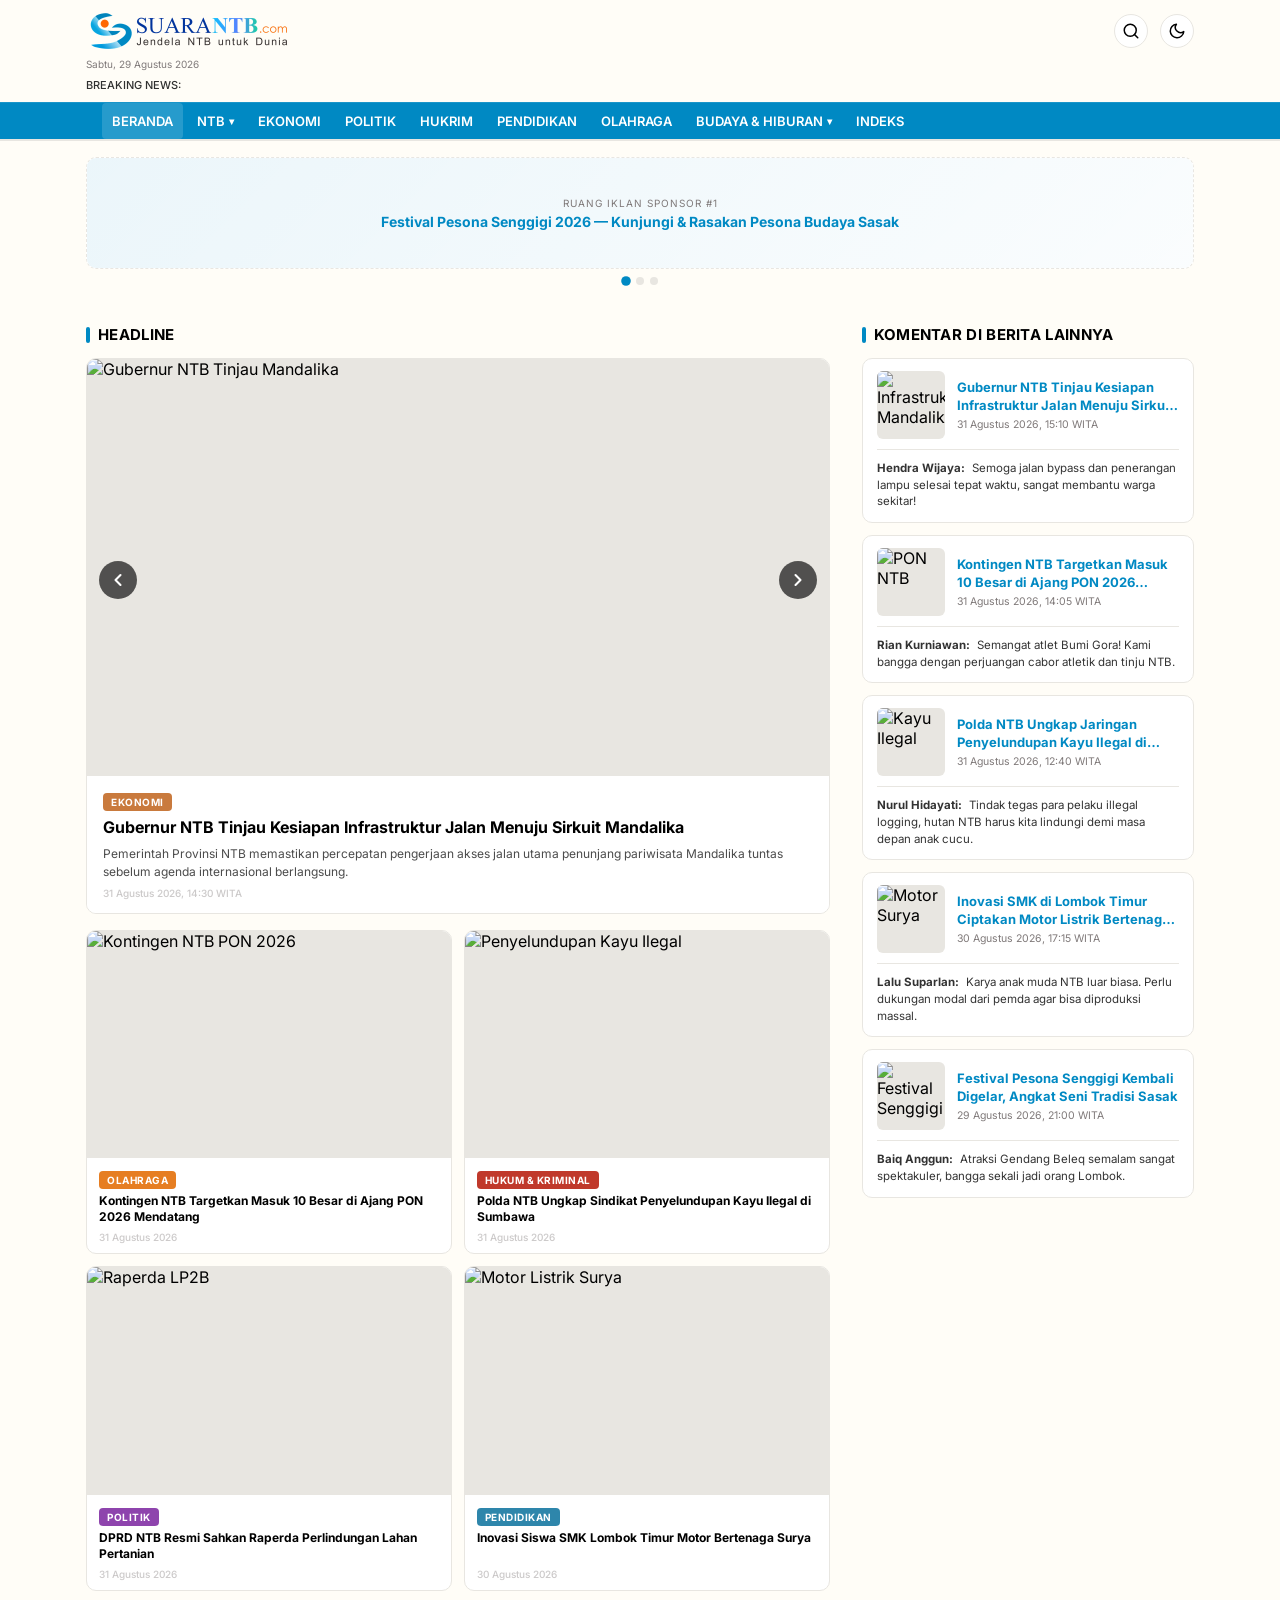
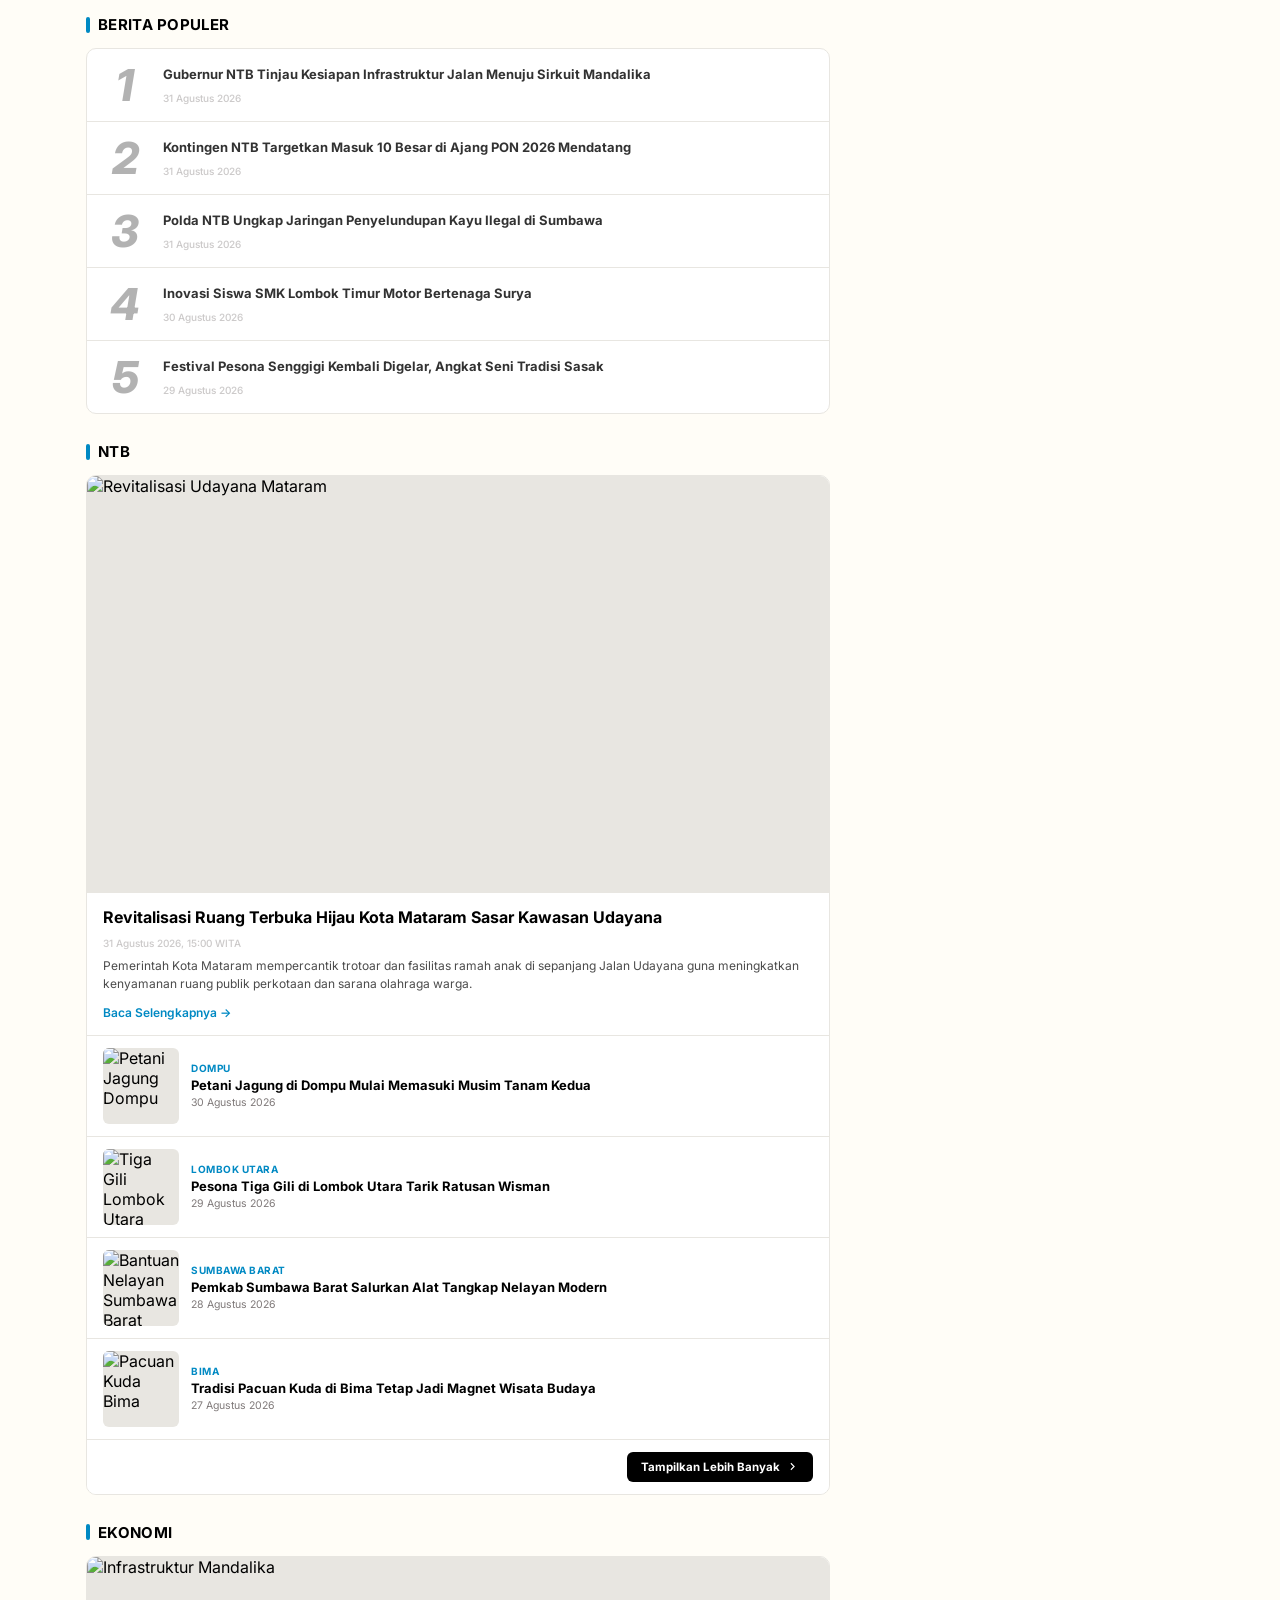
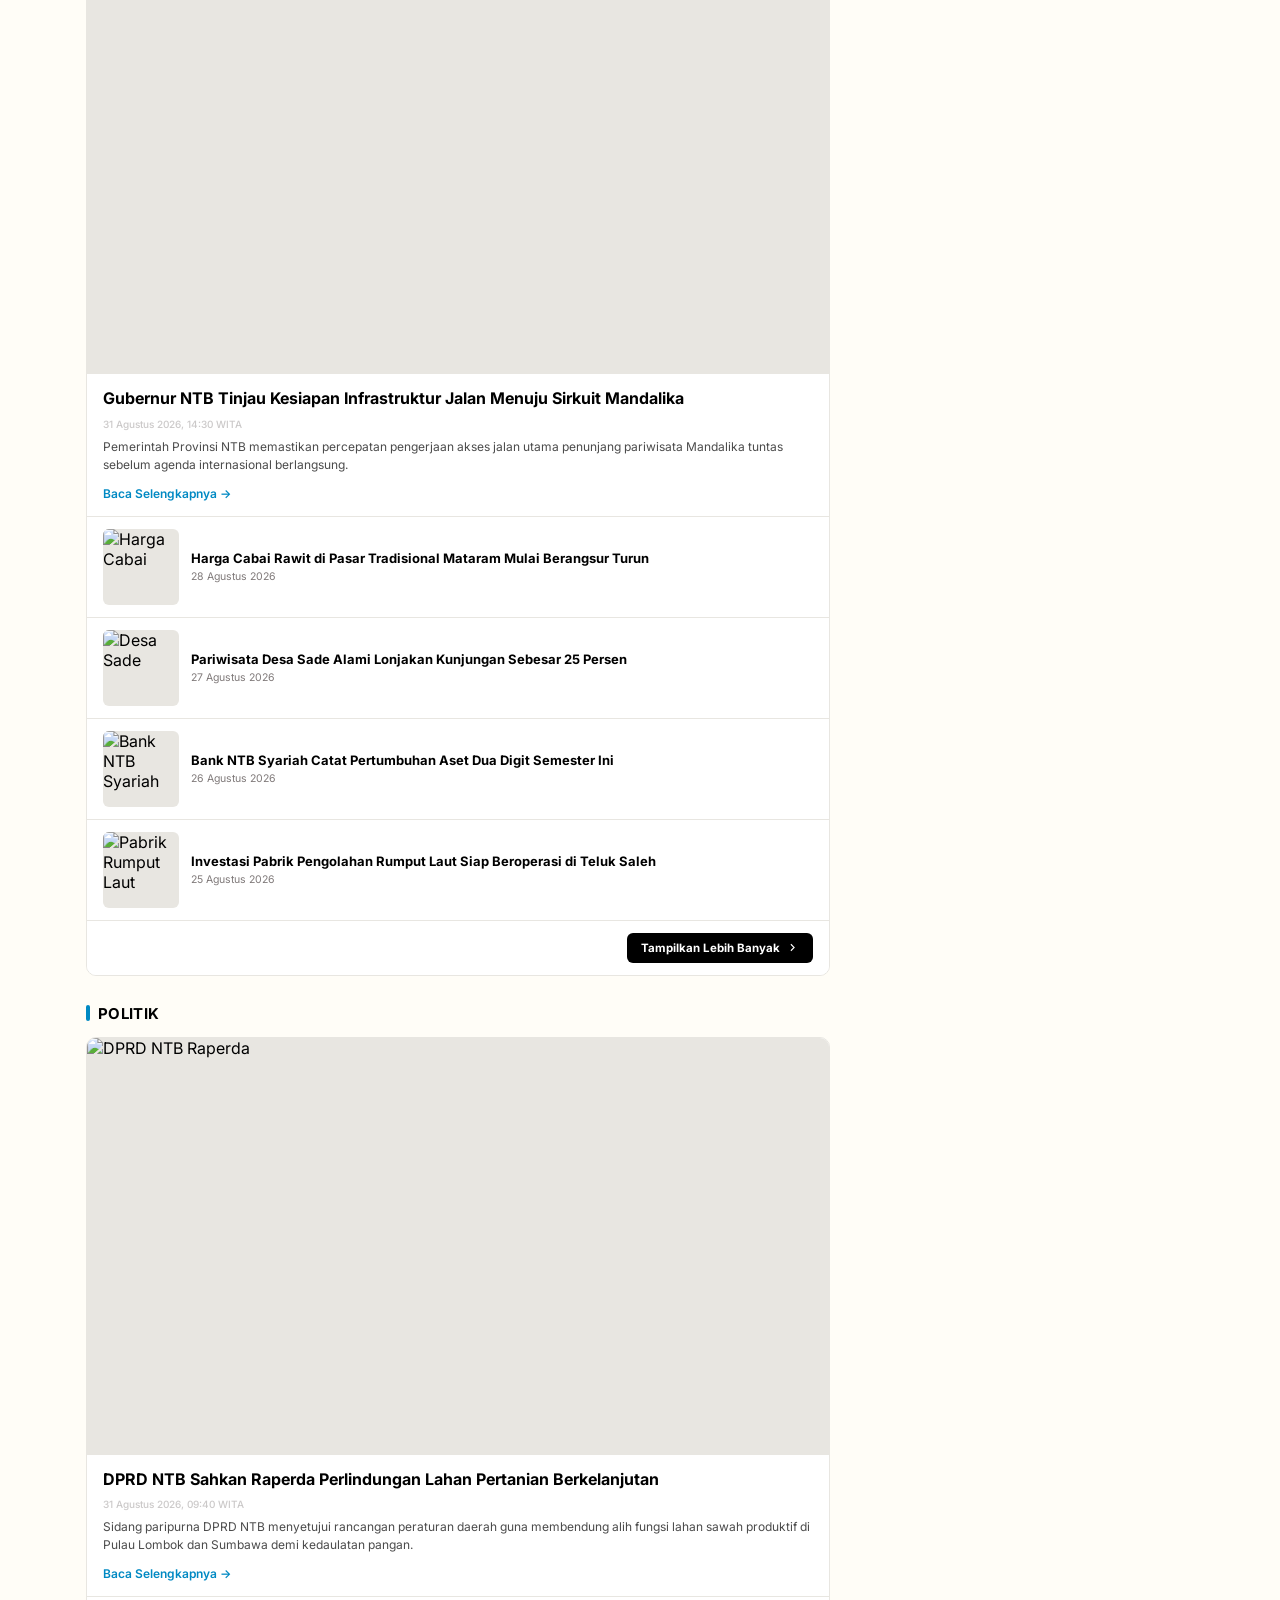
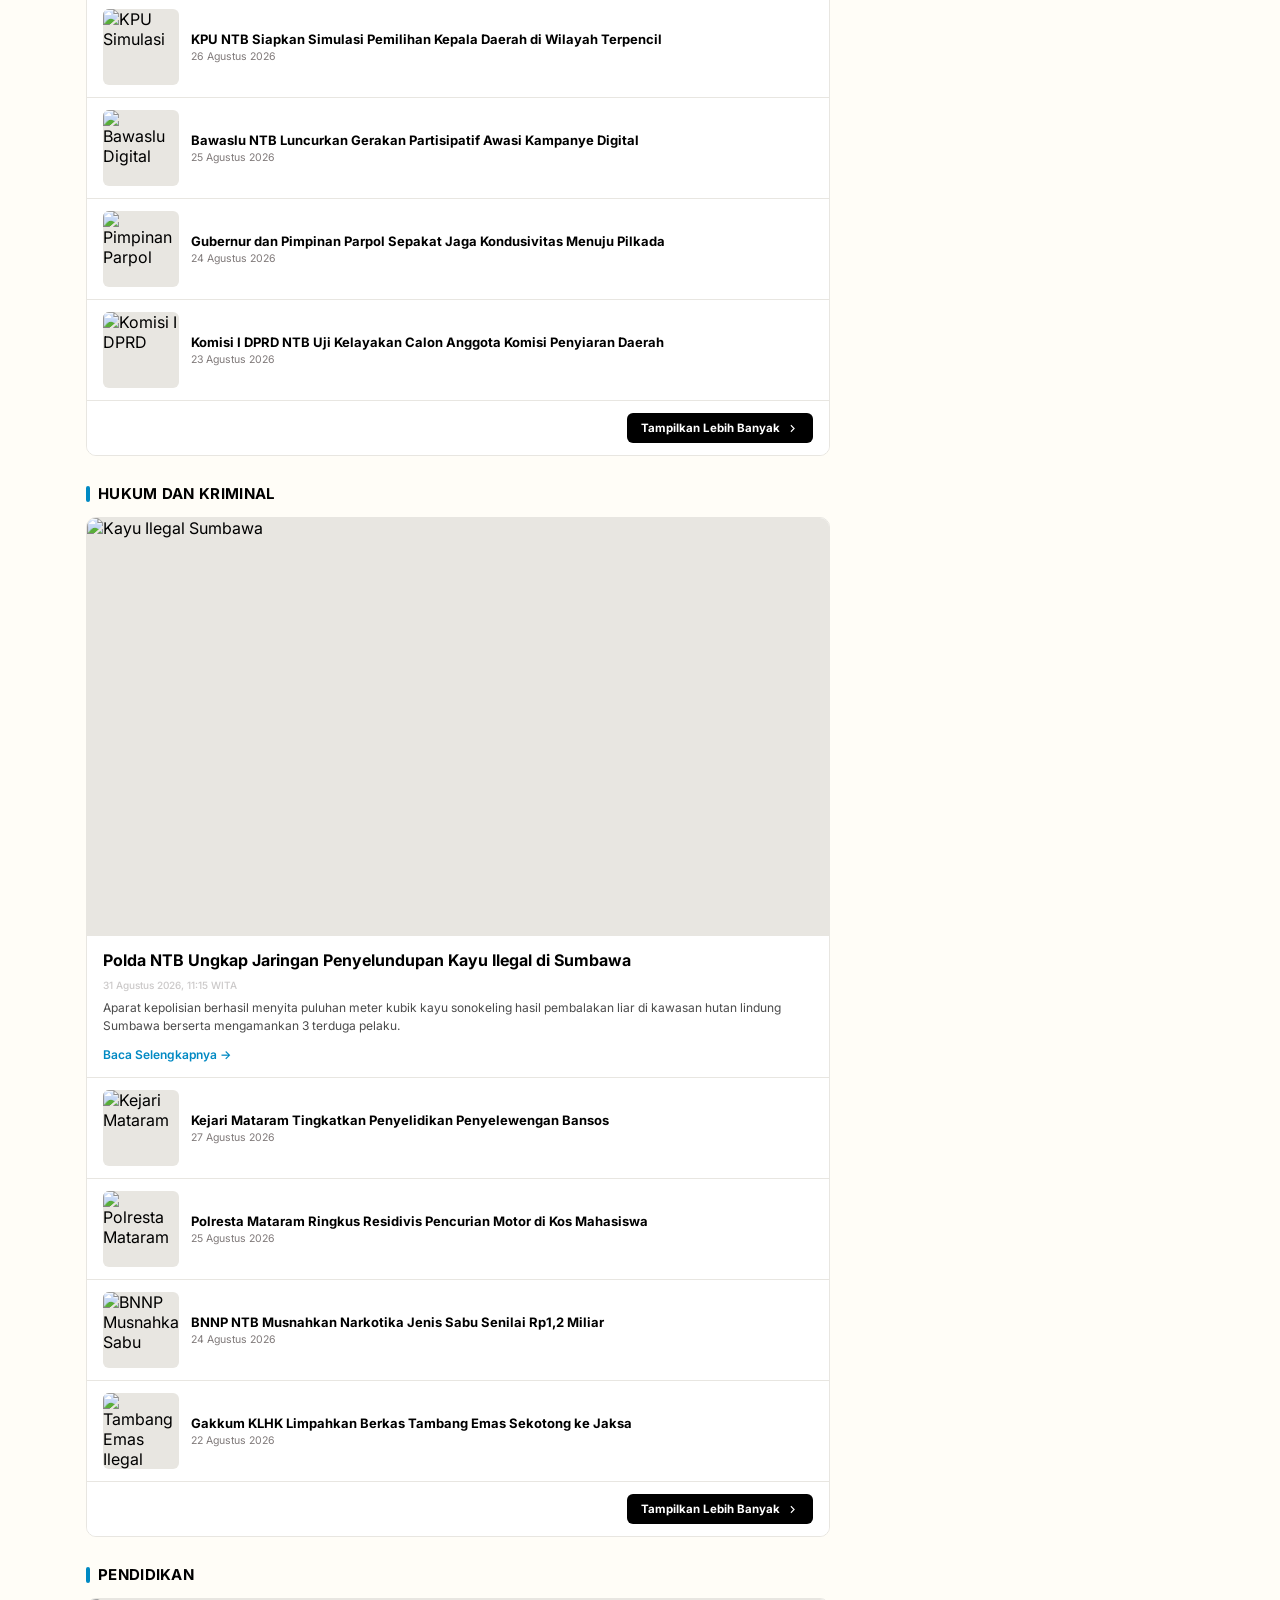
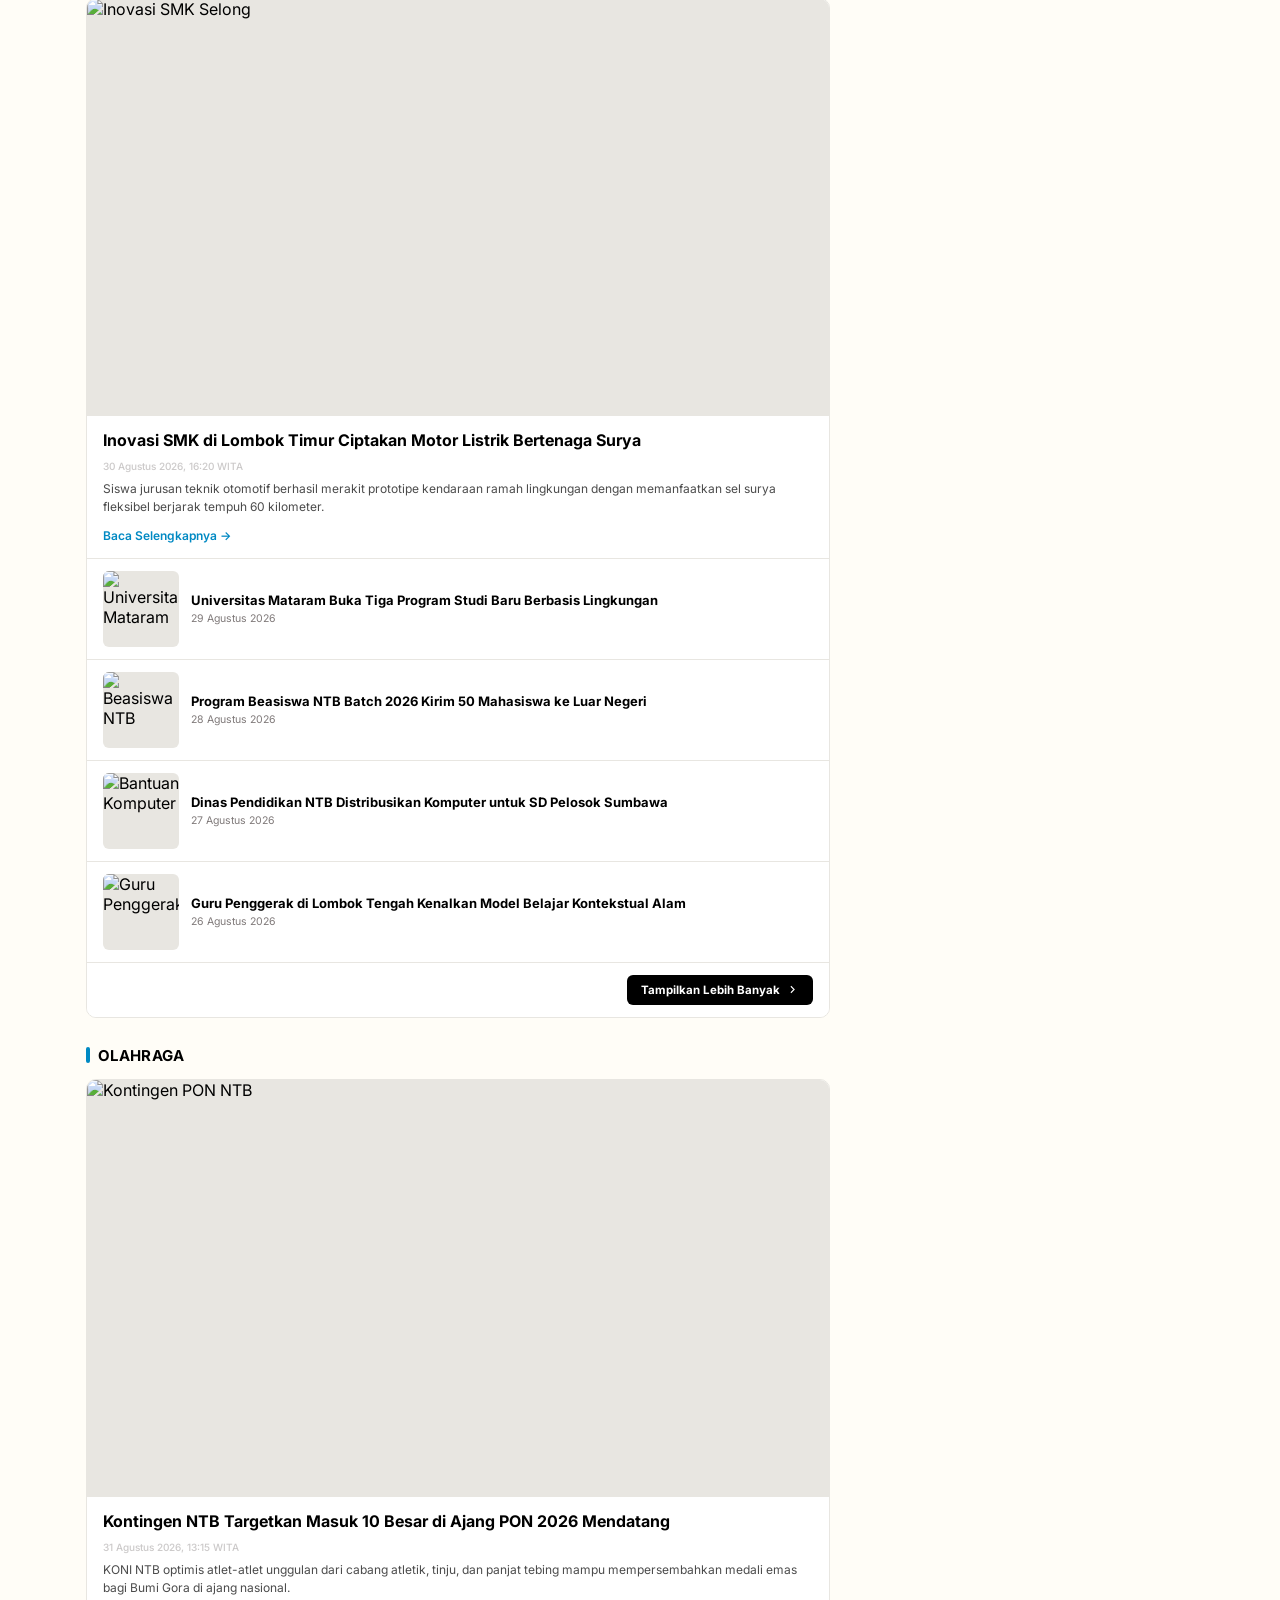
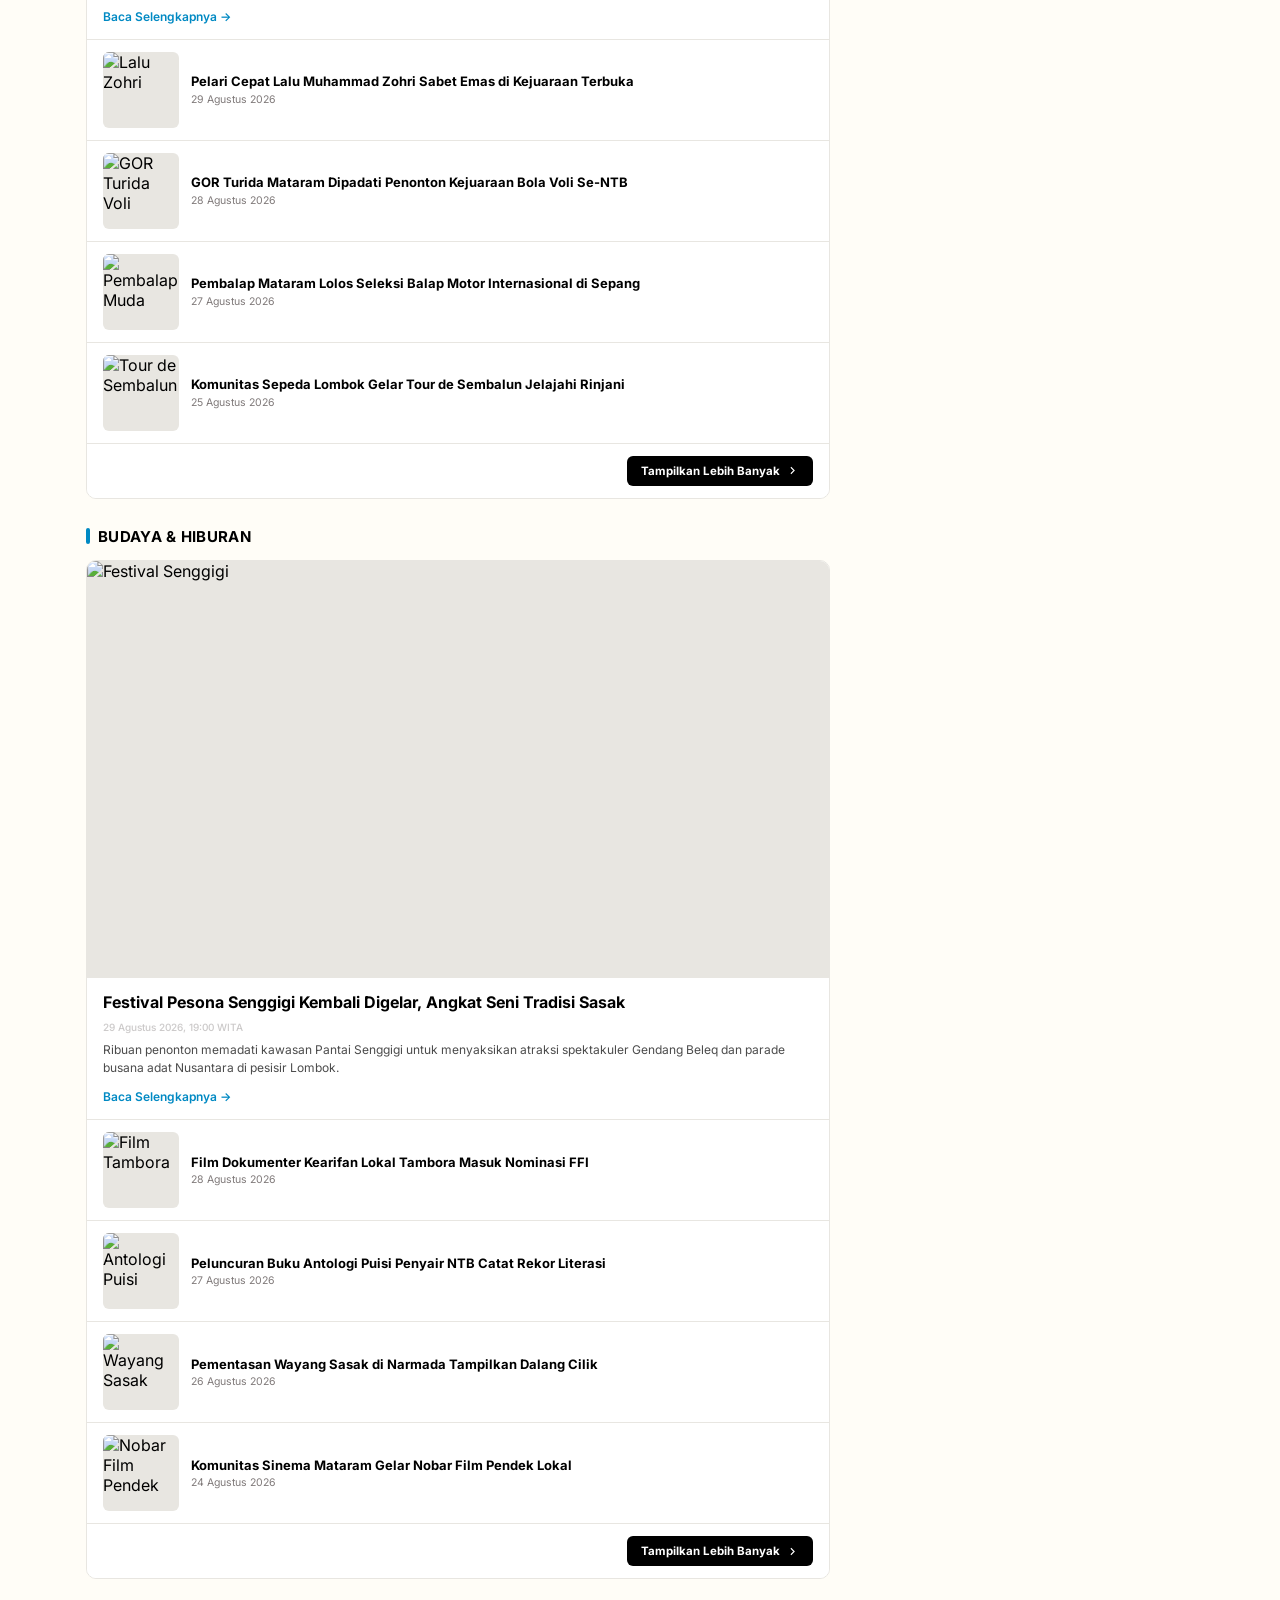
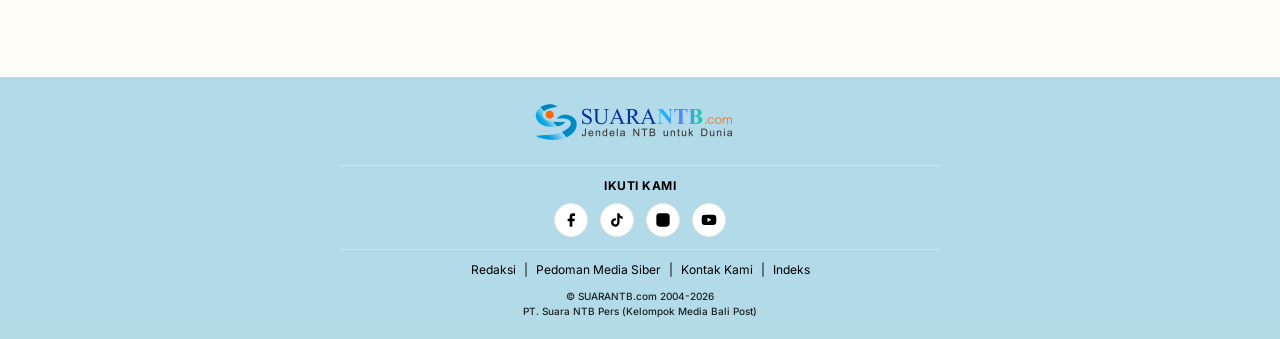
==== index.html @ 82c81da6 "first commit" ====
<!DOCTYPE html>
<html lang="id">
<head>
  <meta charset="UTF-8">
  <meta name="viewport" content="width=device-width, initial-scale=1.0">
  <title>SuaraNTB — Portal Berita Terkini Nusa Tenggara Barat</title>
  <link rel="stylesheet" href="css/styles.css">
</head>
<body>

  <!-- ==================== HEADER (STICKY) ==================== -->
  <header class="site-header">
    <div class="header-top">
      <div class="container">
        <div class="header-main-row">
          <a href="index.html" class="site-logo" aria-label="SuaraNTB Beranda">
            <img src="images/logo_suarantb.png" alt="SuaraNTB Logo" width="219" height="42">
          </a>
          <div class="header-actions">
            <!-- Search Trigger -->
            <button class="btn-icon js-open-search" aria-label="Buka Pencarian">
              <svg viewBox="0 0 24 24" fill="none" stroke="currentColor" stroke-width="2" stroke-linecap="round" stroke-linejoin="round">
                <circle cx="11" cy="11" r="8"></circle>
                <line x1="21" y1="21" x2="16.65" y2="16.65"></line>
              </svg>
            </button>
            <!-- Theme Toggle -->
            <button class="btn-icon js-theme-toggle" aria-label="Ganti Tema">
              <svg viewBox="0 0 24 24" fill="none" stroke="currentColor" stroke-width="2" stroke-linecap="round" stroke-linejoin="round">
                <path d="M21 12.79A9 9 0 1 1 11.21 3 7 7 0 0 0 21 12.79z"></path>
              </svg>
            </button>
          </div>
        </div>

        <!-- Date Row -->
        <div class="header-date">Sabtu, 29 Agustus 2026</div>

        <!-- Breaking News Ticker (Menampilkan Berita Headline) -->
        <div class="breaking-news-bar">
          <span class="breaking-label">BREAKING NEWS:</span>
          <div class="breaking-ticker-wrap">
            <div class="breaking-ticker-content">
              Gubernur NTB Tinjau Kesiapan Infrastruktur Jalan Menuju Sirkuit Mandalika • Kontingen NTB Targetkan Masuk 10 Besar di Ajang PON 2026 Mendatang • Polda NTB Ungkap Sindikat Penyelundupan Kayu Ilegal Lintas Pulau di Sumbawa • DPRD NTB Resmi Sahkan Raperda Perlindungan Lahan Pertanian Berkelanjutan • Inovasi Siswa SMK Lombok Timur Ciptakan Prototipe Motor Bertenaga Surya
            </div>
          </div>
        </div>
      </div>
    </div>

    <!-- Nav Bar: Beranda, NTB (dropdown), Ekonomi, Politik, Hukrim, Pendidikan, Olahraga, Budaya & Hiburan (dropdown), Indeks -->
    <nav class="header-nav-bar" aria-label="Navigasi Utama">
      <div class="container">
        <ul class="nav-scroll-list">
          <li class="nav-item">
            <a href="index.html" class="nav-link active">BERANDA</a>
          </li>
          <li class="nav-item has-dropdown">
            <a href="#" class="nav-link">
              NTB <span class="nav-caret">▾</span>
            </a>
            <div class="nav-dropdown-menu">
              <a href="kategori.html?region=mataram" class="dropdown-pill">Mataram</a>
              <a href="kategori.html?region=lombok-barat" class="dropdown-pill">Lombok Barat</a>
              <a href="kategori.html?region=lombok-tengah" class="dropdown-pill">Lombok Tengah</a>
              <a href="kategori.html?region=lombok-timur" class="dropdown-pill">Lombok Timur</a>
              <a href="kategori.html?region=lombok-utara" class="dropdown-pill">Lombok Utara</a>
              <a href="kategori.html?region=sumbawa-barat" class="dropdown-pill">Sumbawa Barat</a>
              <a href="kategori.html?region=sumbawa" class="dropdown-pill">Sumbawa</a>
              <a href="kategori.html?region=dompu" class="dropdown-pill">Dompu</a>
              <a href="kategori.html?region=bima" class="dropdown-pill">Bima</a>
            </div>
          </li>
          <li class="nav-item">
            <a href="kategori.html?slug=ekonomi" class="nav-link">EKONOMI</a>
          </li>
          <li class="nav-item">
            <a href="kategori.html?slug=politik" class="nav-link">POLITIK</a>
          </li>
          <li class="nav-item">
            <a href="kategori.html?slug=hukrim" class="nav-link">HUKRIM</a>
          </li>
          <li class="nav-item">
            <a href="kategori.html?slug=pendidikan" class="nav-link">PENDIDIKAN</a>
          </li>
          <li class="nav-item">
            <a href="kategori.html?slug=olahraga" class="nav-link">OLAHRAGA</a>
          </li>
          <li class="nav-item has-dropdown">
            <a href="#" class="nav-link">
              BUDAYA & HIBURAN <span class="nav-caret">▾</span>
            </a>
            <div class="nav-dropdown-menu">
              <a href="kategori.html?slug=film" class="dropdown-pill">Film</a>
              <a href="kategori.html?slug=buku" class="dropdown-pill">Buku</a>
            </div>
          </li>
          <li class="nav-item">
            <a href="index-berita.html" class="nav-link">INDEKS</a>
          </li>
        </ul>
      </div>
    </nav>
  </header>

  <!-- ==================== MAIN CONTENT ==================== -->
  <main class="main-layout">
    <div class="container">
      
      <!-- Ad Banner Carousel -->
      <section class="ad-carousel-section js-ad-carousel" aria-label="Iklan Banner">
        <div class="ad-banner-frame">
          <div class="ad-banner-slides">
            <div class="ad-banner-slide">
              <div class="ad-placeholder">
                <span>RUANG IKLAN SPONSOR #1</span>
                <strong>Festival Pesona Senggigi 2026 — Kunjungi & Rasakan Pesona Budaya Sasak</strong>
              </div>
            </div>
            <div class="ad-banner-slide">
              <div class="ad-placeholder">
                <span>RUANG IKLAN SPONSOR #2</span>
                <strong>Bank NTB Syariah — Mitra Terpercaya Kemandirian Ekonomi Umat</strong>
              </div>
            </div>
            <div class="ad-banner-slide">
              <div class="ad-placeholder">
                <span>RUANG IKLAN SPONSOR #3</span>
                <strong>Layanan Samsat Keliling Mataram — Mudah, Cepat, dan Dekat</strong>
              </div>
            </div>
          </div>
        </div>
        <div class="ad-carousel-dots">
          <button class="ad-dot active" aria-label="Slide 1"></button>
          <button class="ad-dot" aria-label="Slide 2"></button>
          <button class="ad-dot" aria-label="Slide 3"></button>
        </div>
      </section>

      <!-- 2-Column Responsive Layout (Mobile: Stacked, Desktop: 70/30) -->
      <div class="layout-grid">
        
        <!-- Main Column (Left / ~70%) -->
        <div class="main-column">
          
          <!-- ==================== 1. SECTION HEADLINE ==================== -->
          <section class="home-section">
            <div class="section-header">
              <h2 class="section-title">Headline</h2>
            </div>

            <!-- Kotak Utama Swipe Kiri-Kanan dengan Tombol Navigasi di Tengah Kiri & Kanan -->
            <div class="headline-slider-container js-headline-slider">
              <button type="button" class="headline-slider-btn prev" aria-label="Headline Sebelumnya">
                <svg viewBox="0 0 24 24" fill="none" stroke="currentColor" stroke-width="2.5" stroke-linecap="round" stroke-linejoin="round">
                  <polyline points="15 18 9 12 15 6"></polyline>
                </svg>
              </button>
              <button type="button" class="headline-slider-btn next" aria-label="Headline Berikutnya">
                <svg viewBox="0 0 24 24" fill="none" stroke="currentColor" stroke-width="2.5" stroke-linecap="round" stroke-linejoin="round">
                  <polyline points="9 18 15 12 9 6"></polyline>
                </svg>
              </button>

              <div class="headline-track">
                <!-- Slide 1 -->
                <div class="headline-slide">
                  <div class="headline-slide-inner">
                    <div class="headline-img-wrap">
                      <img src="https://images.unsplash.com/photo-1578874691223-a49262e0c94f?w=900&auto=format&fit=crop&q=80" alt="Gubernur NTB Tinjau Mandalika" loading="lazy">
                    </div>
                    <div class="headline-overlay-info">
                      <div><span class="badge badge-ekonomi">Ekonomi</span></div>
                      <h3 class="featured-title">
                        <a href="isi-berita.html?id=101">Gubernur NTB Tinjau Kesiapan Infrastruktur Jalan Menuju Sirkuit Mandalika</a>
                      </h3>
                      <p class="featured-excerpt">
                        Pemerintah Provinsi NTB memastikan percepatan pengerjaan akses jalan utama penunjang pariwisata Mandalika tuntas sebelum agenda internasional berlangsung.
                      </p>
                      <div class="card-meta">
                        <span>31 Agustus 2026, 14:30 WITA</span>
                      </div>
                    </div>
                  </div>
                </div>

                <!-- Slide 2 -->
                <div class="headline-slide">
                  <div class="headline-slide-inner">
                    <div class="headline-img-wrap">
                      <img src="https://images.unsplash.com/photo-1461896836934-ffe607ba8211?w=900&auto=format&fit=crop&q=80" alt="PON 2026 Kontingen NTB" loading="lazy">
                    </div>
                    <div class="headline-overlay-info">
                      <div><span class="badge badge-olahraga">Olahraga</span></div>
                      <h3 class="featured-title">
                        <a href="isi-berita.html?id=102">Kontingen NTB Targetkan Masuk 10 Besar di Ajang PON 2026 Mendatang</a>
                      </h3>
                      <p class="featured-excerpt">
                        KONI NTB optimis atlet-atlet unggulan dari cabang atletik, tinju, dan panjat tebing mampu mempersembahkan medali emas bagi Bumi Gora.
                      </p>
                      <div class="card-meta">
                        <span>31 Agustus 2026, 13:15 WITA</span>
                      </div>
                    </div>
                  </div>
                </div>

                <!-- Slide 3 -->
                <div class="headline-slide">
                  <div class="headline-slide-inner">
                    <div class="headline-img-wrap">
                      <img src="https://images.unsplash.com/photo-1544620347-c4fd4a3d5957?w=900&auto=format&fit=crop&q=80" alt="Penyelundupan Kayu Ilegal" loading="lazy">
                    </div>
                    <div class="headline-overlay-info">
                      <div><span class="badge badge-hukrim">Hukum dan Kriminal</span></div>
                      <h3 class="featured-title">
                        <a href="isi-berita.html?id=103">Polda NTB Ungkap Sindikat Penyelundupan Kayu Ilegal Lintas Pulau di Sumbawa</a>
                      </h3>
                      <p class="featured-excerpt">
                        Aparat kepolisian berhasil menyita puluhan meter kubik kayu sonokeling hasil pembalakan liar di kawasan hutan lindung Sumbawa.
                      </p>
                      <div class="card-meta">
                        <span>31 Agustus 2026, 11:15 WITA</span>
                      </div>
                    </div>
                  </div>
                </div>

                <!-- Slide 4 -->
                <div class="headline-slide">
                  <div class="headline-slide-inner">
                    <div class="headline-img-wrap">
                      <img src="https://images.unsplash.com/photo-1541872703-74c5e44368f9?w=900&auto=format&fit=crop&q=80" alt="Raperda Pertanian LP2B" loading="lazy">
                    </div>
                    <div class="headline-overlay-info">
                      <div><span class="badge badge-politik">Politik</span></div>
                      <h3 class="featured-title">
                        <a href="isi-berita.html?id=104">DPRD NTB Resmi Sahkan Raperda Perlindungan Lahan Pertanian Berkelanjutan</a>
                      </h3>
                      <p class="featured-excerpt">
                        Sidang paripurna DPRD NTB menyetujui rancangan peraturan daerah guna membendung alih fungsi lahan sawah produktif di Pulau Lombok dan Sumbawa.
                      </p>
                      <div class="card-meta">
                        <span>31 Agustus 2026, 09:40 WITA</span>
                      </div>
                    </div>
                  </div>
                </div>

                <!-- Slide 5 -->
                <div class="headline-slide">
                  <div class="headline-slide-inner">
                    <div class="headline-img-wrap">
                      <img src="https://images.unsplash.com/photo-1558981806-ec527fa84c39?w=900&auto=format&fit=crop&q=80" alt="Inovasi SMK Motor Listrik" loading="lazy">
                    </div>
                    <div class="headline-overlay-info">
                      <div><span class="badge badge-pendidikan">Pendidikan</span></div>
                      <h3 class="featured-title">
                        <a href="isi-berita.html?id=105">Inovasi Siswa SMK Lombok Timur Ciptakan Prototipe Motor Bertenaga Surya</a>
                      </h3>
                      <p class="featured-excerpt">
                        Siswa jurusan teknik otomotif berhasil merakit prototipe kendaraan ramah lingkungan dengan memanfaatkan sel surya berdaya jangkau 60 km.
                      </p>
                      <div class="card-meta">
                        <span>30 Agustus 2026, 16:20 WITA</span>
                      </div>
                    </div>
                  </div>
                </div>
              </div>
            </div>

            <!-- Di bawah slider: 4 kotak berita headline (2 baris x 2 kolom) -->
            <div class="headline-sub-grid">
              <article class="headline-sub-card">
                <div class="headline-sub-thumb">
                  <img src="https://images.unsplash.com/photo-1461896836934-ffe607ba8211?w=600&auto=format&fit=crop&q=80" alt="Kontingen NTB PON 2026" loading="lazy">
                </div>
                <div class="headline-sub-body">
                  <div>
                    <span class="badge badge-olahraga">Olahraga</span>
                    <h4 class="headline-sub-title">
                      <a href="isi-berita.html?id=102">Kontingen NTB Targetkan Masuk 10 Besar di Ajang PON 2026 Mendatang</a>
                    </h4>
                  </div>
                  <div class="card-meta"><span>31 Agustus 2026</span></div>
                </div>
              </article>

              <article class="headline-sub-card">
                <div class="headline-sub-thumb">
                  <img src="https://images.unsplash.com/photo-1544620347-c4fd4a3d5957?w=600&auto=format&fit=crop&q=80" alt="Penyelundupan Kayu Ilegal" loading="lazy">
                </div>
                <div class="headline-sub-body">
                  <div>
                    <span class="badge badge-hukrim">Hukum & Kriminal</span>
                    <h4 class="headline-sub-title">
                      <a href="isi-berita.html?id=103">Polda NTB Ungkap Sindikat Penyelundupan Kayu Ilegal di Sumbawa</a>
                    </h4>
                  </div>
                  <div class="card-meta"><span>31 Agustus 2026</span></div>
                </div>
              </article>

              <article class="headline-sub-card">
                <div class="headline-sub-thumb">
                  <img src="https://images.unsplash.com/photo-1541872703-74c5e44368f9?w=600&auto=format&fit=crop&q=80" alt="Raperda LP2B" loading="lazy">
                </div>
                <div class="headline-sub-body">
                  <div>
                    <span class="badge badge-politik">Politik</span>
                    <h4 class="headline-sub-title">
                      <a href="isi-berita.html?id=104">DPRD NTB Resmi Sahkan Raperda Perlindungan Lahan Pertanian</a>
                    </h4>
                  </div>
                  <div class="card-meta"><span>31 Agustus 2026</span></div>
                </div>
              </article>

              <article class="headline-sub-card">
                <div class="headline-sub-thumb">
                  <img src="https://images.unsplash.com/photo-1558981806-ec527fa84c39?w=600&auto=format&fit=crop&q=80" alt="Motor Listrik Surya" loading="lazy">
                </div>
                <div class="headline-sub-body">
                  <div>
                    <span class="badge badge-pendidikan">Pendidikan</span>
                    <h4 class="headline-sub-title">
                      <a href="isi-berita.html?id=105">Inovasi Siswa SMK Lombok Timur Motor Bertenaga Surya</a>
                    </h4>
                  </div>
                  <div class="card-meta"><span>30 Agustus 2026</span></div>
                </div>
              </article>
            </div>
          </section>

          <!-- ==================== 2. BERITA POPULER (DI-SISIPKAN SETELAH SECTION HEADLINE) ==================== -->
          <section class="home-section" style="margin-top: 10px;">
            <div class="section-header">
              <h2 class="section-title">Berita Populer</h2>
            </div>
            <!-- Frame Bersatu dengan Divider Tipis -->
            <div class="section-frame">
              <div class="popular-list-unified">
                
                <!-- Populer 1 -->
                <div class="popular-item-unified">
                  <div class="popular-number-large">1</div>
                  <div class="popular-content-unified">
                    <h3 class="popular-title">
                      <a href="isi-berita.html?id=101">Gubernur NTB Tinjau Kesiapan Infrastruktur Jalan Menuju Sirkuit Mandalika</a>
                    </h3>
                    <div class="card-meta"><span>31 Agustus 2026</span></div>
                  </div>
                </div>
                <div class="section-item-divider"></div>

                <!-- Populer 2 -->
                <div class="popular-item-unified">
                  <div class="popular-number-large">2</div>
                  <div class="popular-content-unified">
                    <h3 class="popular-title">
                      <a href="isi-berita.html?id=102">Kontingen NTB Targetkan Masuk 10 Besar di Ajang PON 2026 Mendatang</a>
                    </h3>
                    <div class="card-meta"><span>31 Agustus 2026</span></div>
                  </div>
                </div>
                <div class="section-item-divider"></div>

                <!-- Populer 3 -->
                <div class="popular-item-unified">
                  <div class="popular-number-large">3</div>
                  <div class="popular-content-unified">
                    <h3 class="popular-title">
                      <a href="isi-berita.html?id=103">Polda NTB Ungkap Jaringan Penyelundupan Kayu Ilegal di Sumbawa</a>
                    </h3>
                    <div class="card-meta"><span>31 Agustus 2026</span></div>
                  </div>
                </div>
                <div class="section-item-divider"></div>

                <!-- Populer 4 -->
                <div class="popular-item-unified">
                  <div class="popular-number-large">4</div>
                  <div class="popular-content-unified">
                    <h3 class="popular-title">
                      <a href="isi-berita.html?id=105">Inovasi Siswa SMK Lombok Timur Motor Bertenaga Surya</a>
                    </h3>
                    <div class="card-meta"><span>30 Agustus 2026</span></div>
                  </div>
                </div>
                <div class="section-item-divider"></div>

                <!-- Populer 5 -->
                <div class="popular-item-unified">
                  <div class="popular-number-large">5</div>
                  <div class="popular-content-unified">
                    <h3 class="popular-title">
                      <a href="isi-berita.html?id=5">Festival Pesona Senggigi Kembali Digelar, Angkat Seni Tradisi Sasak</a>
                    </h3>
                    <div class="card-meta"><span>29 Agustus 2026</span></div>
                  </div>
                </div>

              </div>
            </div>
          </section>

          <!-- ==================== 3. SECTION KATEGORI (FRAME BERSATU, DIVIDER TIPIS, TANPA LABEL DI FEATURED) ==================== -->

          <!-- 3.1 KATEGORI NTB -->
          <section class="home-section">
            <div class="section-header">
              <h2 class="section-title">NTB</h2>
            </div>
            <div class="section-frame">
              <!-- Berita Featured (Tanpa label kategori) -->
              <article class="category-featured-top">
                <div class="category-featured-thumb">
                  <img src="https://images.unsplash.com/photo-1519331379826-f10be5486c6f?w=900&auto=format&fit=crop&q=80" alt="Revitalisasi Udayana Mataram" loading="lazy">
                </div>
                <div class="category-featured-body">
                  <h3 class="featured-title">
                    <a href="isi-berita.html?id=201">Revitalisasi Ruang Terbuka Hijau Kota Mataram Sasar Kawasan Udayana</a>
                  </h3>
                  <div class="card-meta"><span>31 Agustus 2026, 15:00 WITA</span></div>
                  <p class="featured-excerpt">
                    Pemerintah Kota Mataram mempercantik trotoar dan fasilitas ramah anak di sepanjang Jalan Udayana guna meningkatkan kenyamanan ruang publik perkotaan dan sarana olahraga warga.
                  </p>
                  <div><a href="isi-berita.html?id=201" class="featured-link">Baca Selengkapnya →</a></div>
                </div>
              </article>

              <div class="section-item-divider"></div>

              <!-- 4 Thumbnail Berita (Khusus NTB disisipkan sub-kategori di atas judul, jarak judul-waktu rapat) -->
              <div class="category-unified-list">
                <!-- Item 1 -->
                <article class="category-sub-item">
                  <div class="category-sub-thumb"><img src="https://images.unsplash.com/photo-1500937386664-56d1dfef3854?w=400&auto=format&fit=crop&q=80" alt="Petani Jagung Dompu" loading="lazy"></div>
                  <div class="category-sub-body">
                    <span class="category-sub-region">Dompu</span>
                    <h4 class="category-sub-title"><a href="isi-berita.html?id=202">Petani Jagung di Dompu Mulai Memasuki Musim Tanam Kedua</a></h4>
                    <div class="category-sub-meta">30 Agustus 2026</div>
                  </div>
                </article>
                <div class="section-item-divider"></div>

                <!-- Item 2 -->
                <article class="category-sub-item">
                  <div class="category-sub-thumb"><img src="https://images.unsplash.com/photo-1537996194471-e657df975ab4?w=400&auto=format&fit=crop&q=80" alt="Tiga Gili Lombok Utara" loading="lazy"></div>
                  <div class="category-sub-body">
                    <span class="category-sub-region">Lombok Utara</span>
                    <h4 class="category-sub-title"><a href="isi-berita.html?id=203">Pesona Tiga Gili di Lombok Utara Tarik Ratusan Wisman</a></h4>
                    <div class="category-sub-meta">29 Agustus 2026</div>
                  </div>
                </article>
                <div class="section-item-divider"></div>

                <!-- Item 3 -->
                <article class="category-sub-item">
                  <div class="category-sub-thumb"><img src="https://images.unsplash.com/photo-1544551763-46a013bb70d5?w=400&auto=format&fit=crop&q=80" alt="Bantuan Nelayan Sumbawa Barat" loading="lazy"></div>
                  <div class="category-sub-body">
                    <span class="category-sub-region">Sumbawa Barat</span>
                    <h4 class="category-sub-title"><a href="isi-berita.html?id=204">Pemkab Sumbawa Barat Salurkan Alat Tangkap Nelayan Modern</a></h4>
                    <div class="category-sub-meta">28 Agustus 2026</div>
                  </div>
                </article>
                <div class="section-item-divider"></div>

                <!-- Item 4 -->
                <article class="category-sub-item">
                  <div class="category-sub-thumb"><img src="https://images.unsplash.com/photo-1534447677768-be436bb09401?w=400&auto=format&fit=crop&q=80" alt="Pacuan Kuda Bima" loading="lazy"></div>
                  <div class="category-sub-body">
                    <span class="category-sub-region">Bima</span>
                    <h4 class="category-sub-title"><a href="isi-berita.html?id=205">Tradisi Pacuan Kuda di Bima Tetap Jadi Magnet Wisata Budaya</a></h4>
                    <div class="category-sub-meta">27 Agustus 2026</div>
                  </div>
                </article>
              </div>

              <!-- Tombol Kanan Bawah di Dalam Frame -->
              <div class="category-action-row inside-frame">
                <a href="kategori.html?slug=ntb" class="btn-category-more">
                  Tampilkan Lebih Banyak
                  <svg viewBox="0 0 24 24" fill="none" stroke="currentColor" stroke-width="2"><polyline points="9 18 15 12 9 6"></polyline></svg>
                </a>
              </div>
            </div>
          </section>

          <!-- 3.2 KATEGORI EKONOMI -->
          <section class="home-section">
            <div class="section-header">
              <h2 class="section-title">Ekonomi</h2>
            </div>
            <div class="section-frame">
              <article class="category-featured-top">
                <div class="category-featured-thumb">
                  <img src="https://images.unsplash.com/photo-1578874691223-a49262e0c94f?w=900&auto=format&fit=crop&q=80" alt="Infrastruktur Mandalika" loading="lazy">
                </div>
                <div class="category-featured-body">
                  <h3 class="featured-title">
                    <a href="isi-berita.html?id=1">Gubernur NTB Tinjau Kesiapan Infrastruktur Jalan Menuju Sirkuit Mandalika</a>
                  </h3>
                  <div class="card-meta"><span>31 Agustus 2026, 14:30 WITA</span></div>
                  <p class="featured-excerpt">
                    Pemerintah Provinsi NTB memastikan percepatan pengerjaan akses jalan utama penunjang pariwisata Mandalika tuntas sebelum agenda internasional berlangsung.
                  </p>
                  <div><a href="isi-berita.html?id=1" class="featured-link">Baca Selengkapnya →</a></div>
                </div>
              </article>

              <div class="section-item-divider"></div>

              <div class="category-unified-list">
                <article class="category-sub-item">
                  <div class="category-sub-thumb"><img src="https://images.unsplash.com/photo-1588872657578-7efd1f1555ed?w=400&auto=format&fit=crop&q=80" alt="Harga Cabai" loading="lazy"></div>
                  <div class="category-sub-body">
                    <h4 class="category-sub-title"><a href="isi-berita.html?id=6">Harga Cabai Rawit di Pasar Tradisional Mataram Mulai Berangsur Turun</a></h4>
                    <div class="category-sub-meta">28 Agustus 2026</div>
                  </div>
                </article>
                <div class="section-item-divider"></div>

                <article class="category-sub-item">
                  <div class="category-sub-thumb"><img src="https://images.unsplash.com/photo-1518548419970-58e3b4079ab2?w=400&auto=format&fit=crop&q=80" alt="Desa Sade" loading="lazy"></div>
                  <div class="category-sub-body">
                    <h4 class="category-sub-title"><a href="isi-berita.html?id=301">Pariwisata Desa Sade Alami Lonjakan Kunjungan Sebesar 25 Persen</a></h4>
                    <div class="category-sub-meta">27 Agustus 2026</div>
                  </div>
                </article>
                <div class="section-item-divider"></div>

                <article class="category-sub-item">
                  <div class="category-sub-thumb"><img src="https://images.unsplash.com/photo-1559526324-4b87b5e36e44?w=400&auto=format&fit=crop&q=80" alt="Bank NTB Syariah" loading="lazy"></div>
                  <div class="category-sub-body">
                    <h4 class="category-sub-title"><a href="isi-berita.html?id=302">Bank NTB Syariah Catat Pertumbuhan Aset Dua Digit Semester Ini</a></h4>
                    <div class="category-sub-meta">26 Agustus 2026</div>
                  </div>
                </article>
                <div class="section-item-divider"></div>

                <article class="category-sub-item">
                  <div class="category-sub-thumb"><img src="https://images.unsplash.com/photo-1526304640581-d334cdbbf45e?w=400&auto=format&fit=crop&q=80" alt="Pabrik Rumput Laut" loading="lazy"></div>
                  <div class="category-sub-body">
                    <h4 class="category-sub-title"><a href="isi-berita.html?id=303">Investasi Pabrik Pengolahan Rumput Laut Siap Beroperasi di Teluk Saleh</a></h4>
                    <div class="category-sub-meta">25 Agustus 2026</div>
                  </div>
                </article>
              </div>

              <div class="category-action-row inside-frame">
                <a href="kategori.html?slug=ekonomi" class="btn-category-more">
                  Tampilkan Lebih Banyak
                  <svg viewBox="0 0 24 24" fill="none" stroke="currentColor" stroke-width="2"><polyline points="9 18 15 12 9 6"></polyline></svg>
                </a>
              </div>
            </div>
          </section>

          <!-- 3.3 KATEGORI POLITIK -->
          <section class="home-section">
            <div class="section-header">
              <h2 class="section-title">Politik</h2>
            </div>
            <div class="section-frame">
              <article class="category-featured-top">
                <div class="category-featured-thumb">
                  <img src="https://images.unsplash.com/photo-1541872703-74c5e44368f9?w=900&auto=format&fit=crop&q=80" alt="DPRD NTB Raperda" loading="lazy">
                </div>
                <div class="category-featured-body">
                  <h3 class="featured-title">
                    <a href="isi-berita.html?id=3">DPRD NTB Sahkan Raperda Perlindungan Lahan Pertanian Berkelanjutan</a>
                  </h3>
                  <div class="card-meta"><span>31 Agustus 2026, 09:40 WITA</span></div>
                  <p class="featured-excerpt">
                    Sidang paripurna DPRD NTB menyetujui rancangan peraturan daerah guna membendung alih fungsi lahan sawah produktif di Pulau Lombok dan Sumbawa demi kedaulatan pangan.
                  </p>
                  <div><a href="isi-berita.html?id=3" class="featured-link">Baca Selengkapnya →</a></div>
                </div>
              </article>

              <div class="section-item-divider"></div>

              <div class="category-unified-list">
                <article class="category-sub-item">
                  <div class="category-sub-thumb"><img src="https://images.unsplash.com/photo-1540910419892-4a36d2c3266c?w=400&auto=format&fit=crop&q=80" alt="KPU Simulasi" loading="lazy"></div>
                  <div class="category-sub-body">
                    <h4 class="category-sub-title"><a href="isi-berita.html?id=8">KPU NTB Siapkan Simulasi Pemilihan Kepala Daerah di Wilayah Terpencil</a></h4>
                    <div class="category-sub-meta">26 Agustus 2026</div>
                  </div>
                </article>
                <div class="section-item-divider"></div>

                <article class="category-sub-item">
                  <div class="category-sub-thumb"><img src="https://images.unsplash.com/photo-1529107386315-e1a2ed48a620?w=400&auto=format&fit=crop&q=80" alt="Bawaslu Digital" loading="lazy"></div>
                  <div class="category-sub-body">
                    <h4 class="category-sub-title"><a href="isi-berita.html?id=401">Bawaslu NTB Luncurkan Gerakan Partisipatif Awasi Kampanye Digital</a></h4>
                    <div class="category-sub-meta">25 Agustus 2026</div>
                  </div>
                </article>
                <div class="section-item-divider"></div>

                <article class="category-sub-item">
                  <div class="category-sub-thumb"><img src="https://images.unsplash.com/photo-1577962917302-cd874c4e31d2?w=400&auto=format&fit=crop&q=80" alt="Pimpinan Parpol" loading="lazy"></div>
                  <div class="category-sub-body">
                    <h4 class="category-sub-title"><a href="isi-berita.html?id=402">Gubernur dan Pimpinan Parpol Sepakat Jaga Kondusivitas Menuju Pilkada</a></h4>
                    <div class="category-sub-meta">24 Agustus 2026</div>
                  </div>
                </article>
                <div class="section-item-divider"></div>

                <article class="category-sub-item">
                  <div class="category-sub-thumb"><img src="https://images.unsplash.com/photo-1450133064473-71024230f91b?w=400&auto=format&fit=crop&q=80" alt="Komisi I DPRD" loading="lazy"></div>
                  <div class="category-sub-body">
                    <h4 class="category-sub-title"><a href="isi-berita.html?id=403">Komisi I DPRD NTB Uji Kelayakan Calon Anggota Komisi Penyiaran Daerah</a></h4>
                    <div class="category-sub-meta">23 Agustus 2026</div>
                  </div>
                </article>
              </div>

              <div class="category-action-row inside-frame">
                <a href="kategori.html?slug=politik" class="btn-category-more">
                  Tampilkan Lebih Banyak
                  <svg viewBox="0 0 24 24" fill="none" stroke="currentColor" stroke-width="2"><polyline points="9 18 15 12 9 6"></polyline></svg>
                </a>
              </div>
            </div>
          </section>

          <!-- 3.4 KATEGORI HUKRIM -->
          <section class="home-section">
            <div class="section-header">
              <h2 class="section-title">Hukum dan Kriminal</h2>
            </div>
            <div class="section-frame">
              <article class="category-featured-top">
                <div class="category-featured-thumb">
                  <img src="https://images.unsplash.com/photo-1544620347-c4fd4a3d5957?w=900&auto=format&fit=crop&q=80" alt="Kayu Ilegal Sumbawa" loading="lazy">
                </div>
                <div class="category-featured-body">
                  <h3 class="featured-title">
                    <a href="isi-berita.html?id=2">Polda NTB Ungkap Jaringan Penyelundupan Kayu Ilegal di Sumbawa</a>
                  </h3>
                  <div class="card-meta"><span>31 Agustus 2026, 11:15 WITA</span></div>
                  <p class="featured-excerpt">
                    Aparat kepolisian berhasil menyita puluhan meter kubik kayu sonokeling hasil pembalakan liar di kawasan hutan lindung Sumbawa berserta mengamankan 3 terduga pelaku.
                  </p>
                  <div><a href="isi-berita.html?id=2" class="featured-link">Baca Selengkapnya →</a></div>
                </div>
              </article>

              <div class="section-item-divider"></div>

              <div class="category-unified-list">
                <article class="category-sub-item">
                  <div class="category-sub-thumb"><img src="https://images.unsplash.com/photo-1589829545856-d10d557cf95f?w=400&auto=format&fit=crop&q=80" alt="Kejari Mataram" loading="lazy"></div>
                  <div class="category-sub-body">
                    <h4 class="category-sub-title"><a href="isi-berita.html?id=7">Kejari Mataram Tingkatkan Penyelidikan Penyelewengan Bansos</a></h4>
                    <div class="category-sub-meta">27 Agustus 2026</div>
                  </div>
                </article>
                <div class="section-item-divider"></div>

                <article class="category-sub-item">
                  <div class="category-sub-thumb"><img src="https://images.unsplash.com/photo-1568605117036-5fe5e7bab0b7?w=400&auto=format&fit=crop&q=80" alt="Polresta Mataram" loading="lazy"></div>
                  <div class="category-sub-body">
                    <h4 class="category-sub-title"><a href="isi-berita.html?id=501">Polresta Mataram Ringkus Residivis Pencurian Motor di Kos Mahasiswa</a></h4>
                    <div class="category-sub-meta">25 Agustus 2026</div>
                  </div>
                </article>
                <div class="section-item-divider"></div>

                <article class="category-sub-item">
                  <div class="category-sub-thumb"><img src="https://images.unsplash.com/photo-1584467735815-f778f274e296?w=400&auto=format&fit=crop&q=80" alt="BNNP Musnahkan Sabu" loading="lazy"></div>
                  <div class="category-sub-body">
                    <h4 class="category-sub-title"><a href="isi-berita.html?id=502">BNNP NTB Musnahkan Narkotika Jenis Sabu Senilai Rp1,2 Miliar</a></h4>
                    <div class="category-sub-meta">24 Agustus 2026</div>
                  </div>
                </article>
                <div class="section-item-divider"></div>

                <article class="category-sub-item">
                  <div class="category-sub-thumb"><img src="https://images.unsplash.com/photo-1618042164219-62c820f10723?w=400&auto=format&fit=crop&q=80" alt="Tambang Emas Ilegal" loading="lazy"></div>
                  <div class="category-sub-body">
                    <h4 class="category-sub-title"><a href="isi-berita.html?id=503">Gakkum KLHK Limpahkan Berkas Tambang Emas Sekotong ke Jaksa</a></h4>
                    <div class="category-sub-meta">22 Agustus 2026</div>
                  </div>
                </article>
              </div>

              <div class="category-action-row inside-frame">
                <a href="kategori.html?slug=hukrim" class="btn-category-more">
                  Tampilkan Lebih Banyak
                  <svg viewBox="0 0 24 24" fill="none" stroke="currentColor" stroke-width="2"><polyline points="9 18 15 12 9 6"></polyline></svg>
                </a>
              </div>
            </div>
          </section>

          <!-- 3.5 KATEGORI PENDIDIKAN -->
          <section class="home-section">
            <div class="section-header">
              <h2 class="section-title">Pendidikan</h2>
            </div>
            <div class="section-frame">
              <article class="category-featured-top">
                <div class="category-featured-thumb">
                  <img src="https://images.unsplash.com/photo-1558981806-ec527fa84c39?w=900&auto=format&fit=crop&q=80" alt="Inovasi SMK Selong" loading="lazy">
                </div>
                <div class="category-featured-body">
                  <h3 class="featured-title">
                    <a href="isi-berita.html?id=4">Inovasi SMK di Lombok Timur Ciptakan Motor Listrik Bertenaga Surya</a>
                  </h3>
                  <div class="card-meta"><span>30 Agustus 2026, 16:20 WITA</span></div>
                  <p class="featured-excerpt">
                    Siswa jurusan teknik otomotif berhasil merakit prototipe kendaraan ramah lingkungan dengan memanfaatkan sel surya fleksibel berjarak tempuh 60 kilometer.
                  </p>
                  <div><a href="isi-berita.html?id=4" class="featured-link">Baca Selengkapnya →</a></div>
                </div>
              </article>

              <div class="section-item-divider"></div>

              <div class="category-unified-list">
                <article class="category-sub-item">
                  <div class="category-sub-thumb"><img src="https://images.unsplash.com/photo-1523050854058-8df90110c9f1?w=400&auto=format&fit=crop&q=80" alt="Universitas Mataram" loading="lazy"></div>
                  <div class="category-sub-body">
                    <h4 class="category-sub-title"><a href="isi-berita.html?id=601">Universitas Mataram Buka Tiga Program Studi Baru Berbasis Lingkungan</a></h4>
                    <div class="category-sub-meta">29 Agustus 2026</div>
                  </div>
                </article>
                <div class="section-item-divider"></div>

                <article class="category-sub-item">
                  <div class="category-sub-thumb"><img src="https://images.unsplash.com/photo-1523240795612-9a054b0db644?w=400&auto=format&fit=crop&q=80" alt="Beasiswa NTB" loading="lazy"></div>
                  <div class="category-sub-body">
                    <h4 class="category-sub-title"><a href="isi-berita.html?id=602">Program Beasiswa NTB Batch 2026 Kirim 50 Mahasiswa ke Luar Negeri</a></h4>
                    <div class="category-sub-meta">28 Agustus 2026</div>
                  </div>
                </article>
                <div class="section-item-divider"></div>

                <article class="category-sub-item">
                  <div class="category-sub-thumb"><img src="https://images.unsplash.com/photo-1509062522246-3755977927d7?w=400&auto=format&fit=crop&q=80" alt="Bantuan Komputer" loading="lazy"></div>
                  <div class="category-sub-body">
                    <h4 class="category-sub-title"><a href="isi-berita.html?id=603">Dinas Pendidikan NTB Distribusikan Komputer untuk SD Pelosok Sumbawa</a></h4>
                    <div class="category-sub-meta">27 Agustus 2026</div>
                  </div>
                </article>
                <div class="section-item-divider"></div>

                <article class="category-sub-item">
                  <div class="category-sub-thumb"><img src="https://images.unsplash.com/photo-1577896851231-70ef18881754?w=400&auto=format&fit=crop&q=80" alt="Guru Penggerak" loading="lazy"></div>
                  <div class="category-sub-body">
                    <h4 class="category-sub-title"><a href="isi-berita.html?id=604">Guru Penggerak di Lombok Tengah Kenalkan Model Belajar Kontekstual Alam</a></h4>
                    <div class="category-sub-meta">26 Agustus 2026</div>
                  </div>
                </article>
              </div>

              <div class="category-action-row inside-frame">
                <a href="kategori.html?slug=pendidikan" class="btn-category-more">
                  Tampilkan Lebih Banyak
                  <svg viewBox="0 0 24 24" fill="none" stroke="currentColor" stroke-width="2"><polyline points="9 18 15 12 9 6"></polyline></svg>
                </a>
              </div>
            </div>
          </section>

          <!-- 3.6 KATEGORI OLAHRAGA -->
          <section class="home-section">
            <div class="section-header">
              <h2 class="section-title">Olahraga</h2>
            </div>
            <div class="section-frame">
              <article class="category-featured-top">
                <div class="category-featured-thumb">
                  <img src="https://images.unsplash.com/photo-1461896836934-ffe607ba8211?w=900&auto=format&fit=crop&q=80" alt="Kontingen PON NTB" loading="lazy">
                </div>
                <div class="category-featured-body">
                  <h3 class="featured-title">
                    <a href="isi-berita.html?id=102">Kontingen NTB Targetkan Masuk 10 Besar di Ajang PON 2026 Mendatang</a>
                  </h3>
                  <div class="card-meta"><span>31 Agustus 2026, 13:15 WITA</span></div>
                  <p class="featured-excerpt">
                    KONI NTB optimis atlet-atlet unggulan dari cabang atletik, tinju, dan panjat tebing mampu mempersembahkan medali emas bagi Bumi Gora di ajang nasional.
                  </p>
                  <div><a href="isi-berita.html?id=102" class="featured-link">Baca Selengkapnya →</a></div>
                </div>
              </article>

              <div class="section-item-divider"></div>

              <div class="category-unified-list">
                <article class="category-sub-item">
                  <div class="category-sub-thumb"><img src="https://images.unsplash.com/photo-1552674605-db6ffd4facb5?w=400&auto=format&fit=crop&q=80" alt="Lalu Zohri" loading="lazy"></div>
                  <div class="category-sub-body">
                    <h4 class="category-sub-title"><a href="isi-berita.html?id=701">Pelari Cepat Lalu Muhammad Zohri Sabet Emas di Kejuaraan Terbuka</a></h4>
                    <div class="category-sub-meta">29 Agustus 2026</div>
                  </div>
                </article>
                <div class="section-item-divider"></div>

                <article class="category-sub-item">
                  <div class="category-sub-thumb"><img src="https://images.unsplash.com/photo-1612872087720-bb876e2e67d1?w=400&auto=format&fit=crop&q=80" alt="GOR Turida Voli" loading="lazy"></div>
                  <div class="category-sub-body">
                    <h4 class="category-sub-title"><a href="isi-berita.html?id=702">GOR Turida Mataram Dipadati Penonton Kejuaraan Bola Voli Se-NTB</a></h4>
                    <div class="category-sub-meta">28 Agustus 2026</div>
                  </div>
                </article>
                <div class="section-item-divider"></div>

                <article class="category-sub-item">
                  <div class="category-sub-thumb"><img src="https://images.unsplash.com/photo-1568772585407-9361f9bf3a87?w=400&auto=format&fit=crop&q=80" alt="Pembalap Muda" loading="lazy"></div>
                  <div class="category-sub-body">
                    <h4 class="category-sub-title"><a href="isi-berita.html?id=703">Pembalap Mataram Lolos Seleksi Balap Motor Internasional di Sepang</a></h4>
                    <div class="category-sub-meta">27 Agustus 2026</div>
                  </div>
                </article>
                <div class="section-item-divider"></div>

                <article class="category-sub-item">
                  <div class="category-sub-thumb"><img src="https://images.unsplash.com/photo-1541625602330-2277a4c46182?w=400&auto=format&fit=crop&q=80" alt="Tour de Sembalun" loading="lazy"></div>
                  <div class="category-sub-body">
                    <h4 class="category-sub-title"><a href="isi-berita.html?id=704">Komunitas Sepeda Lombok Gelar Tour de Sembalun Jelajahi Rinjani</a></h4>
                    <div class="category-sub-meta">25 Agustus 2026</div>
                  </div>
                </article>
              </div>

              <div class="category-action-row inside-frame">
                <a href="kategori.html?slug=olahraga" class="btn-category-more">
                  Tampilkan Lebih Banyak
                  <svg viewBox="0 0 24 24" fill="none" stroke="currentColor" stroke-width="2"><polyline points="9 18 15 12 9 6"></polyline></svg>
                </a>
              </div>
            </div>
          </section>

          <!-- 3.7 KATEGORI BUDAYA & HIBURAN -->
          <section class="home-section">
            <div class="section-header">
              <h2 class="section-title">Budaya & Hiburan</h2>
            </div>
            <div class="section-frame">
              <article class="category-featured-top">
                <div class="category-featured-thumb">
                  <img src="https://images.unsplash.com/photo-1533105079780-92b9be482077?w=900&auto=format&fit=crop&q=80" alt="Festival Senggigi" loading="lazy">
                </div>
                <div class="category-featured-body">
                  <h3 class="featured-title">
                    <a href="isi-berita.html?id=5">Festival Pesona Senggigi Kembali Digelar, Angkat Seni Tradisi Sasak</a>
                  </h3>
                  <div class="card-meta"><span>29 Agustus 2026, 19:00 WITA</span></div>
                  <p class="featured-excerpt">
                    Ribuan penonton memadati kawasan Pantai Senggigi untuk menyaksikan atraksi spektakuler Gendang Beleq dan parade busana adat Nusantara di pesisir Lombok.
                  </p>
                  <div><a href="isi-berita.html?id=5" class="featured-link">Baca Selengkapnya →</a></div>
                </div>
              </article>

              <div class="section-item-divider"></div>

              <div class="category-unified-list">
                <article class="category-sub-item">
                  <div class="category-sub-thumb"><img src="https://images.unsplash.com/photo-1485846234645-a62644f84728?w=400&auto=format&fit=crop&q=80" alt="Film Tambora" loading="lazy"></div>
                  <div class="category-sub-body">
                    <h4 class="category-sub-title"><a href="isi-berita.html?id=801">Film Dokumenter Kearifan Lokal Tambora Masuk Nominasi FFI</a></h4>
                    <div class="category-sub-meta">28 Agustus 2026</div>
                  </div>
                </article>
                <div class="section-item-divider"></div>

                <article class="category-sub-item">
                  <div class="category-sub-thumb"><img src="https://images.unsplash.com/photo-1497633762265-9d179a990aa6?w=400&auto=format&fit=crop&q=80" alt="Antologi Puisi" loading="lazy"></div>
                  <div class="category-sub-body">
                    <h4 class="category-sub-title"><a href="isi-berita.html?id=802">Peluncuran Buku Antologi Puisi Penyair NTB Catat Rekor Literasi</a></h4>
                    <div class="category-sub-meta">27 Agustus 2026</div>
                  </div>
                </article>
                <div class="section-item-divider"></div>

                <article class="category-sub-item">
                  <div class="category-sub-thumb"><img src="https://images.unsplash.com/photo-1514525253161-7a46d19cd819?w=400&auto=format&fit=crop&q=80" alt="Wayang Sasak" loading="lazy"></div>
                  <div class="category-sub-body">
                    <h4 class="category-sub-title"><a href="isi-berita.html?id=803">Pementasan Wayang Sasak di Narmada Tampilkan Dalang Cilik</a></h4>
                    <div class="category-sub-meta">26 Agustus 2026</div>
                  </div>
                </article>
                <div class="section-item-divider"></div>

                <article class="category-sub-item">
                  <div class="category-sub-thumb"><img src="https://images.unsplash.com/photo-1517604931442-7e0c8ed2963c?w=400&auto=format&fit=crop&q=80" alt="Nobar Film Pendek" loading="lazy"></div>
                  <div class="category-sub-body">
                    <h4 class="category-sub-title"><a href="isi-berita.html?id=804">Komunitas Sinema Mataram Gelar Nobar Film Pendek Lokal</a></h4>
                    <div class="category-sub-meta">24 Agustus 2026</div>
                  </div>
                </article>
              </div>

              <div class="category-action-row inside-frame">
                <a href="kategori.html?slug=budaya" class="btn-category-more">
                  Tampilkan Lebih Banyak
                  <svg viewBox="0 0 24 24" fill="none" stroke="currentColor" stroke-width="2"><polyline points="9 18 15 12 9 6"></polyline></svg>
                </a>
              </div>
            </div>
          </section>

        </div>

        <!-- Sidebar Column (Right / ~30%) -->
        <div class="sidebar-column">
          
          <!-- ==================== KOMENTAR DI BERITA LAINNYA (FORMAT THUMBNAIL BARU) ==================== -->
          <section class="home-section">
            <div class="section-header">
              <h2 class="section-title">Komentar di Berita Lainnya</h2>
            </div>
            <div class="comment-thumb-list">
              
              <!-- Komentar 1 -->
              <article class="comment-thumb-card">
                <div class="comment-thumb-top">
                  <div class="comment-news-thumb">
                    <img src="https://images.unsplash.com/photo-1578874691223-a49262e0c94f?w=300&auto=format&fit=crop&q=80" alt="Infrastruktur Mandalika" loading="lazy">
                  </div>
                  <div class="comment-thumb-header">
                    <a href="isi-berita.html?id=1" class="comment-thumb-title">Gubernur NTB Tinjau Kesiapan Infrastruktur Jalan Menuju Sirkuit Mandalika</a>
                    <div class="comment-thumb-time">31 Agustus 2026, 15:10 WITA</div>
                  </div>
                </div>
                <div class="comment-thumb-divider"></div>
                <div class="comment-thumb-bottom">
                  <span class="comment-thumb-author">Hendra Wijaya:</span> Semoga jalan bypass dan penerangan lampu selesai tepat waktu, sangat membantu warga sekitar!
                </div>
              </article>

              <!-- Komentar 2 -->
              <article class="comment-thumb-card">
                <div class="comment-thumb-top">
                  <div class="comment-news-thumb">
                    <img src="https://images.unsplash.com/photo-1461896836934-ffe607ba8211?w=300&auto=format&fit=crop&q=80" alt="PON NTB" loading="lazy">
                  </div>
                  <div class="comment-thumb-header">
                    <a href="isi-berita.html?id=102" class="comment-thumb-title">Kontingen NTB Targetkan Masuk 10 Besar di Ajang PON 2026 Mendatang</a>
                    <div class="comment-thumb-time">31 Agustus 2026, 14:05 WITA</div>
                  </div>
                </div>
                <div class="comment-thumb-divider"></div>
                <div class="comment-thumb-bottom">
                  <span class="comment-thumb-author">Rian Kurniawan:</span> Semangat atlet Bumi Gora! Kami bangga dengan perjuangan cabor atletik dan tinju NTB.
                </div>
              </article>

              <!-- Komentar 3 -->
              <article class="comment-thumb-card">
                <div class="comment-thumb-top">
                  <div class="comment-news-thumb">
                    <img src="https://images.unsplash.com/photo-1544620347-c4fd4a3d5957?w=300&auto=format&fit=crop&q=80" alt="Kayu Ilegal" loading="lazy">
                  </div>
                  <div class="comment-thumb-header">
                    <a href="isi-berita.html?id=2" class="comment-thumb-title">Polda NTB Ungkap Jaringan Penyelundupan Kayu Ilegal di Sumbawa</a>
                    <div class="comment-thumb-time">31 Agustus 2026, 12:40 WITA</div>
                  </div>
                </div>
                <div class="comment-thumb-divider"></div>
                <div class="comment-thumb-bottom">
                  <span class="comment-thumb-author">Nurul Hidayati:</span> Tindak tegas para pelaku illegal logging, hutan NTB harus kita lindungi demi masa depan anak cucu.
                </div>
              </article>

              <!-- Komentar 4 -->
              <article class="comment-thumb-card">
                <div class="comment-thumb-top">
                  <div class="comment-news-thumb">
                    <img src="https://images.unsplash.com/photo-1558981806-ec527fa84c39?w=300&auto=format&fit=crop&q=80" alt="Motor Surya" loading="lazy">
                  </div>
                  <div class="comment-thumb-header">
                    <a href="isi-berita.html?id=4" class="comment-thumb-title">Inovasi SMK di Lombok Timur Ciptakan Motor Listrik Bertenaga Surya</a>
                    <div class="comment-thumb-time">30 Agustus 2026, 17:15 WITA</div>
                  </div>
                </div>
                <div class="comment-thumb-divider"></div>
                <div class="comment-thumb-bottom">
                  <span class="comment-thumb-author">Lalu Suparlan:</span> Karya anak muda NTB luar biasa. Perlu dukungan modal dari pemda agar bisa diproduksi massal.
                </div>
              </article>

              <!-- Komentar 5 -->
              <article class="comment-thumb-card">
                <div class="comment-thumb-top">
                  <div class="comment-news-thumb">
                    <img src="https://images.unsplash.com/photo-1533105079780-92b9be482077?w=300&auto=format&fit=crop&q=80" alt="Festival Senggigi" loading="lazy">
                  </div>
                  <div class="comment-thumb-header">
                    <a href="isi-berita.html?id=5" class="comment-thumb-title">Festival Pesona Senggigi Kembali Digelar, Angkat Seni Tradisi Sasak</a>
                    <div class="comment-thumb-time">29 Agustus 2026, 21:00 WITA</div>
                  </div>
                </div>
                <div class="comment-thumb-divider"></div>
                <div class="comment-thumb-bottom">
                  <span class="comment-thumb-author">Baiq Anggun:</span> Atraksi Gendang Beleq semalam sangat spektakuler, bangga sekali jadi orang Lombok.
                </div>
              </article>

            </div>
          </section>

        </div>

      </div>
    </div>
  </main>

  <!-- ==================== SEARCH POP-UP MODAL (BURAM BACKDROP) ==================== -->
  <div id="searchOverlay" class="search-overlay" role="dialog" aria-modal="true" aria-label="Pop-up Pencarian">
    <div class="search-modal-card">
      <div class="search-overlay-header">
        <div class="search-input-box">
          <svg class="search-icon" viewBox="0 0 24 24" fill="none" stroke-width="2" stroke-linecap="round" stroke-linejoin="round">
            <circle cx="11" cy="11" r="8"></circle>
            <line x1="21" y1="21" x2="16.65" y2="16.65"></line>
          </svg>
          <input type="text" id="searchInput" class="search-input-field" placeholder="Cari postingan, tag" autocomplete="off">
          <button type="button" id="btnSearchClear" class="btn-search-clear" aria-label="Hapus teks">✕</button>
        </div>
        <button type="button" id="btnSearchCancel" class="btn-search-cancel">Batalkan</button>
      </div>

      <div class="search-overlay-body">
        <div id="searchPreview" style="display: none;">
          <div class="search-preview-section">
            <div class="search-preview-label">TAG</div>
            <div id="searchTagsContainer" class="search-tags-list"></div>
          </div>
          <div class="search-preview-section">
            <div class="search-preview-label">POSTINGAN</div>
            <div id="searchPostsContainer" class="search-post-results"></div>
          </div>
          <button type="button" id="btnMoreResults" class="btn-load-more">
            Tampilkan lebih banyak hasil
            <svg viewBox="0 0 24 24" fill="none" stroke="currentColor" stroke-width="2">
              <polyline points="6 9 12 15 18 9"></polyline>
            </svg>
          </button>
        </div>
      </div>
    </div>
  </div>

  <!-- ==================== FOOTER ==================== -->
  <footer class="site-footer">
    <div class="container">
      <a href="index.html" class="footer-logo">
        <img src="images/logo_suarantb.png" alt="SuaraNTB Logo" width="219" height="42">
      </a>
      
      <div class="footer-divider"></div>
      
      <div class="footer-follow-title">IKUTI KAMI</div>
      <div class="footer-socials">
        <a href="https://facebook.com" target="_blank" rel="noopener" class="social-circle" aria-label="Facebook">
          <svg viewBox="0 0 24 24"><path d="M18 2h-3a5 5 0 0 0-5 5v3H7v4h3v8h4v-8h3l1-4h-4V7a1 1 0 0 1 1-1h3z"/></svg>
        </a>
        <a href="https://tiktok.com" target="_blank" rel="noopener" class="social-circle" aria-label="TikTok">
          <svg viewBox="0 0 24 24"><path d="M19.59 6.69a4.83 4.83 0 0 1-3.77-4.25V2h-3.45v13.67a2.89 2.89 0 0 1-5.2 1.74 2.89 2.89 0 0 1 2.31-4.64c.29 0 .58.04.85.12V9.4a6.33 6.33 0 0 0-1-.08A6.34 6.34 0 0 0 3 15.66a6.34 6.34 0 0 0 10.82 4.49 6.3 6.3 0 0 0 1.94-4.48V8.78a8.16 8.16 0 0 0 4.83 1.57V6.9a4.85 4.85 0 0 1-1-.21z"/></svg>
        </a>
        <a href="https://instagram.com" target="_blank" rel="noopener" class="social-circle" aria-label="Instagram">
          <svg viewBox="0 0 24 24"><rect x="2" y="2" width="20" height="20" rx="5" ry="5"/><path d="M16 11.37A4 4 0 1 1 12.63 8 4 4 0 0 1 16 11.37z" fill="none" stroke="currentColor" stroke-width="2"/><line x1="17.5" y1="6.5" x2="17.51" y2="6.5" stroke="currentColor" stroke-width="2"/></svg>
        </a>
        <a href="https://youtube.com" target="_blank" rel="noopener" class="social-circle" aria-label="YouTube">
          <svg viewBox="0 0 24 24"><path d="M22.54 6.42a2.78 2.78 0 0 0-1.94-2C18.88 4 12 4 12 4s-6.88 0-8.6.46a2.78 2.78 0 0 0-1.94 2A29 29 0 0 0 1 11.75a29 29 0 0 0 .46 5.33A2.78 2.78 0 0 0 3.4 19c1.72.46 8.6.46 8.6.46s6.88 0 8.6-.46a2.78 2.78 0 0 0 1.94-2 29 29 0 0 0 .46-5.25 29 29 0 0 0-.46-5.33z"/><polygon points="9.75 15.02 15.5 11.75 9.75 8.48 9.75 15.02" fill="var(--color-surface)"/></svg>
        </a>
      </div>

      <div class="footer-divider"></div>

      <div class="footer-nav-links">
        <a href="#">Redaksi</a>
        <span>|</span>
        <a href="#">Pedoman Media Siber</a>
        <span>|</span>
        <a href="#">Kontak Kami</a>
        <span>|</span>
        <a href="index-berita.html">Indeks</a>
      </div>

      <div class="footer-copyright">
        © SUARANTB.com 2004-2026<br>
        PT. Suara NTB Pers (Kelompok Media Bali Post)
      </div>
    </div>
  </footer>

  <!-- Scripts -->
  <script src="js/data.js"></script>
  <script src="js/main.js"></script>
</body>
</html>
---- css/styles.css ----
/* Google Fonts - Inter */
@import url('https://fonts.googleapis.com/css2?family=Inter:wght@400;500;600;700;800&display=swap');

/* ==========================================================================
   2. Design Tokens
   ========================================================================== */
:root {
  /* Colors - Light Mode (Default) */
  --color-primary: #0089C3;
  --color-bg: #FFFDF7;
  --color-surface: #FFFFFF;
  --color-border: #E8E6E1;
  --color-text: #000000;
  --color-text-opacity-strong: 0.8;
  --color-text-opacity-medium: 0.7;
  --color-text-opacity-soft: 0.4;

  --color-header-meta: #7F7979;
  --color-header-label: #303030;
  --color-nav-text: #FFFFFF;

  --color-footer-bg: rgba(0, 137, 195, 0.3);
  --color-footer-divider: rgba(255, 255, 255, 0.3);
  --color-footer-text: #000000;

  --nav-bg: var(--color-primary);

  /* Spacing & Sizes */
  --space-page-x: 16px;
  --space-card-gap: 16px;
  --space-card-padding: 12px;
  --radius-card: 10px;
  --radius-badge: 4px;
  --radius-button: 6px;

  --thumb-size-list: 96px;
  --thumb-ratio-featured: 16 / 9;

  /* Badge Colors */
  --badge-ekonomi: #C97A3D;
  --badge-hukrim: #C0392B;
  --badge-politik: #8E44AD;
  --badge-pendidikan: #2E86AB;
  --badge-olahraga: #E67E22;
  --badge-umum: #5C6670;
}

/* Colors - Dark Mode */
[data-theme="dark"] {
  --color-primary: #29A9E0;
  --color-bg: #232429;
  --color-surface: #2C2E34;
  --color-border: #3A3C42;
  --color-text: #F2F1ED;
  --color-text-opacity-strong: 0.85;
  --color-text-opacity-medium: 0.7;
  --color-text-opacity-soft: 0.45;

  --color-header-meta: #A0A0A0;
  --color-header-label: #E8E6E1;
  --color-nav-text: #F2F1ED;

  --color-footer-bg: rgba(41, 169, 224, 0.15);
  --color-footer-divider: rgba(255, 255, 255, 0.15);
  --color-footer-text: #F2F1ED;

  --nav-bg: #232429;
}

/* ==========================================================================
   Base & Reset
   ========================================================================== */
*, *::before, *::after {
  box-sizing: border-box;
  margin: 0;
  padding: 0;
}

html {
  font-family: 'Inter', sans-serif;
  background-color: var(--color-bg);
  color: var(--color-text);
  scroll-behavior: smooth;
  -webkit-font-smoothing: antialiased;
}

body {
  min-height: 100vh;
  display: flex;
  flex-direction: column;
  background-color: var(--color-bg);
  color: var(--color-text);
  overflow-x: hidden;
}

a {
  color: inherit;
  text-decoration: none;
}

img {
  max-width: 100%;
  height: auto;
  display: block;
}

button, input, select, textarea {
  font-family: inherit;
}

button {
  cursor: pointer;
  border: none;
  background: none;
}

/* Text Opacity Utilities */
.text-strong {
  opacity: var(--color-text-opacity-strong);
}
.text-medium {
  opacity: var(--color-text-opacity-medium);
}
.text-soft {
  opacity: var(--color-text-opacity-soft);
}

/* Container */
.container {
  width: 100%;
  padding-left: var(--space-page-x);
  padding-right: var(--space-page-x);
  margin-left: auto;
  margin-right: auto;
}

/* ==========================================================================
   4.1 Header (Sticky)
   ========================================================================== */
.site-header {
  position: sticky;
  top: 0;
  z-index: 100;
  background-color: var(--color-bg);
  border-bottom: 1px solid var(--color-border);
}

/* Header Row 1 */
.header-top {
  padding: 10px var(--space-page-x) 6px;
  background-color: var(--color-bg);
}

.header-main-row {
  display: flex;
  justify-content: space-between;
  align-items: center;
  margin-bottom: 6px;
}

.site-logo {
  display: block;
  max-width: 219px;
  height: 42px;
  flex-shrink: 0;
}

.site-logo svg, .site-logo img {
  height: 42px;
  width: auto;
  max-width: 100%;
  object-fit: contain;
}

.header-actions {
  display: flex;
  align-items: center;
  gap: 12px;
}

.btn-icon {
  display: inline-flex;
  align-items: center;
  justify-content: center;
  width: 34px;
  height: 34px;
  border-radius: 50%;
  color: var(--color-text);
  background-color: var(--color-surface);
  border: 1px solid var(--color-border);
  transition: transform 0.15s ease, background-color 0.2s;
}

.btn-icon:hover {
  transform: scale(1.05);
}

.btn-icon svg {
  width: 18px;
  height: 18px;
  stroke: currentColor;
}

/* Date bar */
.header-date {
  font-size: 10px;
  font-weight: 400;
  color: var(--color-header-meta);
  margin-bottom: 4px;
}

/* Breaking News Ticker */
.breaking-news-bar {
  display: flex;
  align-items: center;
  gap: 6px;
  padding: 4px 0;
  overflow: hidden;
  font-size: 10px;
}

.breaking-label {
  font-weight: 500;
  font-size: 11px;
  color: var(--color-header-label);
  white-space: nowrap;
  flex-shrink: 0;
}

.breaking-ticker-wrap {
  overflow: hidden;
  white-space: nowrap;
  flex: 1;
}

.breaking-ticker-content {
  display: inline-block;
  white-space: nowrap;
  color: var(--color-header-meta);
  font-weight: 400;
  font-size: 10px;
  animation: tickerScroll 25s linear infinite;
  padding-left: 100%;
}

.breaking-ticker-content:hover {
  animation-play-state: paused;
}

@keyframes tickerScroll {
  0% {
    transform: translate3d(0, 0, 0);
  }
  100% {
    transform: translate3d(-100%, 0, 0);
  }
}

/* Header Row 2 - Nav Bar */
.header-nav-bar {
  background-color: var(--nav-bg);
  border-top: 1px solid rgba(255, 255, 255, 0.1);
  border-bottom: 1px solid var(--color-border);
  position: relative;
}

[data-theme="dark"] .header-nav-bar {
  border-bottom: 2px solid var(--color-primary);
}

.nav-scroll-list {
  display: flex;
  align-items: center;
  list-style: none;
  overflow-x: auto;
  scrollbar-width: none; /* Firefox */
  -ms-overflow-style: none; /* IE */
  padding: 0 var(--space-page-x);
  gap: 4px;
}

.nav-scroll-list::-webkit-scrollbar {
  display: none;
}

.nav-item {
  position: relative;
  flex-shrink: 0;
}

.nav-link {
  display: inline-flex;
  align-items: center;
  gap: 4px;
  color: var(--color-nav-text);
  font-size: 13px;
  font-weight: 600;
  white-space: nowrap;
  padding: 10px 10px;
  transition: opacity 0.2s, background-color 0.2s;
  border-radius: 4px;
}

.nav-link:hover, .nav-link.active {
  background-color: rgba(255, 255, 255, 0.15);
}

[data-theme="dark"] .nav-link:hover,
[data-theme="dark"] .nav-link.active {
  color: var(--color-primary);
  background-color: rgba(41, 169, 224, 0.15);
}

.nav-caret {
  font-size: 10px;
  transition: transform 0.2s ease;
}

.nav-item.dropdown-open .nav-caret {
  transform: rotate(180deg);
}

/* ==========================================================================
   4.5 Dropdown Menu Navigasi
   ========================================================================== */
.nav-dropdown-menu {
  display: none;
  position: absolute;
  top: 100%;
  left: 0;
  min-width: 175px;
  background-color: var(--color-surface);
  border: 1px solid var(--color-border);
  box-shadow: 0 10px 30px rgba(0, 0, 0, 0.2);
  border-radius: var(--radius-card);
  padding: 8px;
  z-index: 999;
  flex-direction: column;
  gap: 6px;
  animation: dropdownFade 0.15s ease;
}

@keyframes dropdownFade {
  from { opacity: 0; transform: translateY(-4px); }
  to { opacity: 1; transform: translateY(0); }
}

.nav-item.dropdown-open .nav-dropdown-menu {
  display: flex;
}

.dropdown-pill {
  display: block;
  background-color: var(--color-primary);
  color: #FFFFFF !important;
  font-size: 12px;
  font-weight: 600;
  padding: 8px 12px;
  border-radius: var(--radius-button);
  text-align: left;
  transition: opacity 0.15s, transform 0.1s;
}

.dropdown-pill:hover {
  opacity: 0.9;
  transform: translateX(2px);
}

/* ==========================================================================
   Breadcrumb
   ========================================================================== */
.breadcrumb-wrap {
  padding: 10px 0;
  font-size: 11px;
  font-weight: 500;
  color: var(--color-header-meta);
}

.breadcrumb-list {
  display: flex;
  align-items: center;
  gap: 6px;
  flex-wrap: wrap;
  list-style: none;
}

.breadcrumb-list a:hover {
  color: var(--color-primary);
  text-decoration: underline;
}

.breadcrumb-sep {
  opacity: 0.5;
}

.breadcrumb-current {
  color: var(--color-text);
  font-weight: 600;
}

/* ==========================================================================
   Badges
   ========================================================================== */
.badge {
  display: inline-block;
  font-size: 10px;
  font-weight: 700;
  text-transform: uppercase;
  color: #FFFFFF;
  padding: 3px 8px;
  border-radius: var(--radius-badge);
  letter-spacing: 0.5px;
  width: fit-content;
}

.badge-ekonomi { background-color: var(--badge-ekonomi); }
.badge-hukrim { background-color: var(--badge-hukrim); }
.badge-politik { background-color: var(--badge-politik); }
.badge-pendidikan { background-color: var(--badge-pendidikan); }
.badge-olahraga { background-color: var(--badge-olahraga); }
.badge-umum { background-color: var(--badge-umum); }

/* ==========================================================================
   4.9 Bar Judul Seksi
   ========================================================================== */
.section-header {
  display: flex;
  align-items: center;
  justify-content: space-between;
  margin-top: 24px;
  margin-bottom: 14px;
  position: relative;
}

.section-title {
  display: inline-flex;
  align-items: center;
  gap: 8px;
  font-size: 15px;
  font-weight: 700;
  text-transform: uppercase;
  color: var(--color-text);
  letter-spacing: 0.3px;
}

.section-title::before {
  content: '';
  display: inline-block;
  width: 4px;
  height: 16px;
  background-color: var(--color-primary);
  border-radius: 2px;
}

/* ==========================================================================
   4.3 Kartu Artikel (List & Featured)
   ========================================================================== */
.card-list-group {
  display: flex;
  flex-direction: column;
  gap: var(--space-card-gap);
}

.article-card {
  display: flex;
  gap: 12px;
  background-color: var(--color-surface);
  border: 1px solid var(--color-border);
  border-radius: var(--radius-card);
  padding: var(--space-card-padding);
  transition: transform 0.15s ease, box-shadow 0.15s ease;
}

.article-card:hover {
  transform: translateY(-2px);
  box-shadow: 0 4px 14px rgba(0, 0, 0, 0.05);
}

.card-thumb {
  width: var(--thumb-size-list);
  height: var(--thumb-size-list);
  flex-shrink: 0;
  border-radius: 6px;
  overflow: hidden;
  background-color: var(--color-border);
}

.card-thumb img {
  width: 100%;
  height: 100%;
  object-fit: cover;
  transition: transform 0.3s ease;
}

.article-card:hover .card-thumb img {
  transform: scale(1.05);
}

.card-body {
  display: flex;
  flex-direction: column;
  justify-content: space-between;
  flex: 1;
  min-width: 0;
}

.card-title {
  font-size: 14px;
  font-weight: 700;
  line-height: 1.35;
  color: var(--color-text);
  opacity: var(--color-text-opacity-strong);
  margin-top: 4px;
  margin-bottom: 6px;
  display: -webkit-box;
  -webkit-line-clamp: 2;
  -webkit-box-orient: vertical;
  overflow: hidden;
}

.card-meta {
  display: flex;
  align-items: center;
  gap: 4px;
  font-size: 10px;
  font-weight: 500;
  color: var(--color-header-meta);
  opacity: var(--color-text-opacity-soft);
}

.card-meta svg {
  width: 11px;
  height: 11px;
  stroke: currentColor;
}

/* Featured Card (Kategori) */
.featured-card {
  display: flex;
  flex-direction: column;
  background-color: var(--color-surface);
  border: 1px solid var(--color-border);
  border-radius: var(--radius-card);
  overflow: hidden;
  margin-bottom: var(--space-card-gap);
}

.featured-thumb {
  width: 100%;
  aspect-ratio: var(--thumb-ratio-featured);
  overflow: hidden;
  background-color: var(--color-border);
}

.featured-thumb img {
  width: 100%;
  height: 100%;
  object-fit: cover;
}

.featured-body {
  padding: 14px;
  display: flex;
  flex-direction: column;
  gap: 8px;
}

.featured-title {
  font-size: 16px;
  font-weight: 700;
  line-height: 1.35;
  color: var(--color-text);
}

.featured-excerpt {
  font-size: 12px;
  line-height: 1.5;
  color: var(--color-text);
  opacity: var(--color-text-opacity-medium);
}

.featured-link {
  display: inline-flex;
  align-items: center;
  gap: 4px;
  font-size: 12px;
  font-weight: 600;
  color: var(--color-primary);
  margin-top: 4px;
}

/* ==========================================================================
   Headline Slider (Beranda Kotak Utama Swipe Kiri-Kanan)
   ========================================================================== */
.headline-slider-container {
  position: relative;
  width: 100%;
  border-radius: var(--radius-card);
  overflow: hidden;
  background-color: var(--color-surface);
  border: 1px solid var(--color-border);
  margin-bottom: 16px;
}

.headline-track {
  display: flex;
  transition: transform 0.4s cubic-bezier(0.25, 1, 0.5, 1);
  user-select: none;
}

.headline-slide {
  min-width: 100%;
  box-sizing: border-box;
}

.headline-slide-inner {
  display: flex;
  flex-direction: column;
}

.headline-img-wrap {
  width: 100%;
  aspect-ratio: 16 / 9;
  position: relative;
  overflow: hidden;
  background-color: var(--color-border);
}

.headline-img-wrap img {
  width: 100%;
  height: 100%;
  object-fit: cover;
}

.headline-overlay-info {
  padding: 14px 16px;
  background-color: var(--color-surface);
  display: flex;
  flex-direction: column;
  gap: 6px;
}

.headline-slider-btn {
  position: absolute;
  top: 40%;
  transform: translateY(-50%);
  width: 38px;
  height: 38px;
  background-color: rgba(0, 0, 0, 0.65);
  color: #FFFFFF;
  border-radius: 50%;
  display: flex;
  align-items: center;
  justify-content: center;
  z-index: 20;
  transition: background-color 0.2s, transform 0.15s;
}

.headline-slider-btn:hover {
  background-color: var(--color-primary);
  transform: translateY(-50%) scale(1.08);
}

.headline-slider-btn.prev {
  left: 12px;
}

.headline-slider-btn.next {
  right: 12px;
}

.headline-slider-btn svg {
  width: 20px;
  height: 20px;
  stroke: currentColor;
}

/* 4 Grid Berita Headline di bawah Slider Utama (2 baris x 2 kolom) */
.headline-sub-grid {
  display: grid;
  grid-template-columns: repeat(2, 1fr);
  gap: 12px;
  margin-bottom: 24px;
}

.headline-sub-card {
  display: flex;
  flex-direction: column;
  background-color: var(--color-surface);
  border: 1px solid var(--color-border);
  border-radius: var(--radius-card);
  overflow: hidden;
  transition: transform 0.15s ease, box-shadow 0.15s ease;
}

.headline-sub-card:hover {
  transform: translateY(-2px);
  box-shadow: 0 4px 12px rgba(0, 0, 0, 0.06);
}

.headline-sub-thumb {
  width: 100%;
  aspect-ratio: 16 / 10;
  overflow: hidden;
  background-color: var(--color-border);
}

.headline-sub-thumb img {
  width: 100%;
  height: 100%;
  object-fit: cover;
}

.headline-sub-body {
  padding: 10px 12px;
  display: flex;
  flex-direction: column;
  justify-content: space-between;
  flex: 1;
}

.headline-sub-title {
  font-size: 12px;
  font-weight: 700;
  line-height: 1.35;
  color: var(--color-text);
  margin-top: 4px;
  margin-bottom: 6px;
  display: -webkit-box;
  -webkit-line-clamp: 2;
  -webkit-box-orient: vertical;
  overflow: hidden;
}

/* ==========================================================================
   Section Frame Bersatu (Background & Frame Putih Menyatu dengan Divider Tipis)
   ========================================================================== */
.section-frame {
  background-color: var(--color-surface);
  border: 1px solid var(--color-border);
  border-radius: var(--radius-card);
  overflow: hidden;
  margin-bottom: 28px;
}

.section-item-divider {
  height: 1px;
  background-color: var(--color-border);
  margin: 0;
  width: 100%;
}

/* Berita Populer Unified (Nomor besar, tengah kiri, hitam 30% transparan, italic) */
.popular-list-unified {
  display: flex;
  flex-direction: column;
}

.popular-item-unified {
  display: flex;
  gap: 16px;
  align-items: center;
  padding: 14px 16px;
  transition: background-color 0.15s;
}

.popular-item-unified:hover {
  background-color: rgba(0, 0, 0, 0.02);
}

[data-theme="dark"] .popular-item-unified:hover {
  background-color: rgba(255, 255, 255, 0.03);
}

.popular-number-large {
  font-size: 44px;
  font-weight: 800;
  font-style: italic;
  line-height: 1;
  color: rgba(0, 0, 0, 0.3);
  width: 44px;
  flex-shrink: 0;
  text-align: center;
  align-self: center; /* Ditengahkan secara vertikal */
}

[data-theme="dark"] .popular-number-large {
  color: rgba(242, 241, 237, 0.3);
}

.popular-content-unified {
  flex: 1;
  min-width: 0;
  display: flex;
  flex-direction: column;
  justify-content: center;
  gap: 4px;
}

/* Featured item di dalam section-frame (tanpa border luar mandiri) */
.category-featured-top {
  display: flex;
  flex-direction: column;
}

.category-featured-thumb {
  width: 100%;
  aspect-ratio: var(--thumb-ratio-featured);
  overflow: hidden;
  background-color: var(--color-border);
}

.category-featured-thumb img {
  width: 100%;
  height: 100%;
  object-fit: cover;
}

.category-featured-body {
  padding: 14px 16px;
  display: flex;
  flex-direction: column;
  gap: 8px;
}

/* 4 Thumbnail Berita Sisa di Tiap Kategori (Unified List di dalam Frame) */
.category-unified-list {
  display: flex;
  flex-direction: column;
}

.category-sub-item {
  display: flex;
  gap: 12px;
  padding: 12px 16px;
  align-items: center;
  transition: background-color 0.15s;
}

.category-sub-item:hover {
  background-color: rgba(0, 0, 0, 0.02);
}

[data-theme="dark"] .category-sub-item:hover {
  background-color: rgba(255, 255, 255, 0.03);
}

.category-sub-thumb {
  width: 76px;
  height: 76px;
  border-radius: 6px;
  overflow: hidden;
  flex-shrink: 0;
  background-color: var(--color-border);
}

.category-sub-thumb img {
  width: 100%;
  height: 100%;
  object-fit: cover;
}

.category-sub-body {
  flex: 1;
  min-width: 0;
  display: flex;
  flex-direction: column;
  justify-content: center;
  gap: 3px; /* Jarak judul dan waktu rapat, tidak berjeda */
}

.category-sub-title {
  font-size: 13px;
  font-weight: 700;
  line-height: 1.35;
  color: var(--color-text);
  margin: 0;
  display: -webkit-box;
  -webkit-line-clamp: 2;
  -webkit-box-orient: vertical;
  overflow: hidden;
}

.category-sub-meta {
  font-size: 10.5px;
  color: var(--color-header-meta);
  margin: 0;
  line-height: 1.2;
}

.category-sub-region {
  font-size: 10px;
  font-weight: 700;
  text-transform: uppercase;
  color: var(--color-primary);
  letter-spacing: 0.5px;
  line-height: 1.2;
}

.category-action-row {
  display: flex;
  justify-content: flex-end;
  margin-top: 8px;
  margin-bottom: 24px;
}

.category-action-row.inside-frame {
  padding: 12px 16px;
  margin: 0;
  border-top: 1px solid var(--color-border);
  background-color: var(--color-surface);
}

.btn-category-more {
  display: inline-flex;
  align-items: center;
  gap: 6px;
  background-color: #000000;
  color: #FFFFFF;
  font-size: 11.5px;
  font-weight: 700;
  padding: 8px 14px;
  border-radius: var(--radius-button);
  transition: background-color 0.15s, transform 0.1s;
}

[data-theme="dark"] .btn-category-more {
  background-color: var(--color-primary);
  color: #FFFFFF;
}

.btn-category-more:hover {
  opacity: 0.9;
  transform: translateX(2px);
}

.btn-category-more svg {
  width: 13px;
  height: 13px;
  stroke: currentColor;
}

/* ==========================================================================
   4.4 Kartu Artikel Terkait ("Baca Juga" / Berita Terkait / Text Only)
   ========================================================================== */
.related-list {
  background-color: var(--color-surface);
  border: 1px solid var(--color-border);
  border-radius: var(--radius-card);
  overflow: hidden;
}

.related-item {
  padding: 12px 14px;
  border-bottom: 1px solid var(--color-border);
}

.related-item:last-child {
  border-bottom: none;
}

.related-link {
  font-size: 13px;
  font-weight: 600;
  line-height: 1.4;
  color: var(--color-text);
  opacity: var(--color-text-opacity-strong);
  transition: color 0.15s;
  display: block;
}

.related-link:hover {
  color: var(--color-primary);
}

.related-meta {
  margin-top: 4px;
  font-size: 10px;
  color: var(--color-header-meta);
}

/* Inline Baca Juga in Detail Article */
.baca-juga-box {
  margin: 20px 0;
  border-left: 4px solid var(--color-primary);
  background-color: var(--color-surface);
  border-top: 1px solid var(--color-border);
  border-right: 1px solid var(--color-border);
  border-bottom: 1px solid var(--color-border);
  border-radius: 0 var(--radius-card) var(--radius-card) 0;
  padding: 12px 14px;
}

.baca-juga-title {
  font-size: 11px;
  font-weight: 700;
  text-transform: uppercase;
  color: var(--color-primary);
  margin-bottom: 8px;
}

/* ==========================================================================
   Berita Populer (Numbered List 1-5)
   ========================================================================== */
.popular-list {
  display: flex;
  flex-direction: column;
  gap: 10px;
}

.popular-item {
  display: flex;
  gap: 12px;
  align-items: flex-start;
  background-color: var(--color-surface);
  border: 1px solid var(--color-border);
  border-radius: var(--radius-card);
  padding: 12px;
}

.popular-number {
  font-size: 24px;
  font-weight: 800;
  line-height: 1;
  color: var(--color-primary);
  opacity: 0.8;
  width: 26px;
  flex-shrink: 0;
  text-align: center;
}

.popular-content {
  flex: 1;
  min-width: 0;
}

.popular-title {
  font-size: 13px;
  font-weight: 700;
  line-height: 1.35;
  color: var(--color-text);
  opacity: var(--color-text-opacity-strong);
  margin-bottom: 4px;
  display: -webkit-box;
  -webkit-line-clamp: 2;
  -webkit-box-orient: vertical;
  overflow: hidden;
}

/* ==========================================================================
   4.8 Kartu Komentar
   ========================================================================== */
.comment-card-list {
  display: flex;
  flex-direction: column;
  gap: 12px;
}

.comment-card {
  display: flex;
  gap: 12px;
  background-color: var(--color-surface);
  border: 1px solid var(--color-border);
  border-radius: var(--radius-card);
  padding: 12px;
}

.comment-avatar {
  width: 36px;
  height: 36px;
  border-radius: 50%;
  background-color: var(--color-primary);
  color: #FFFFFF;
  display: flex;
  align-items: center;
  justify-content: center;
  font-size: 13px;
  font-weight: 700;
  flex-shrink: 0;
}

.comment-body {
  flex: 1;
  min-width: 0;
}

.comment-author {
  font-size: 12px;
  font-weight: 700;
  color: var(--color-text);
}

.comment-article-link {
  font-size: 11px;
  color: var(--color-primary);
  margin-top: 2px;
  margin-bottom: 4px;
  display: block;
  font-weight: 500;
  white-space: nowrap;
  overflow: hidden;
  text-overflow: ellipsis;
}

.comment-text {
  font-size: 11px;
  line-height: 1.4;
  font-style: italic;
  color: var(--color-text);
  opacity: var(--color-text-opacity-medium);
}

/* Komentar Thumbnail (Foto Berita + Judul Biru & Waktu di kanan vertikal tengah + Divider + Nama: Isi) */
.comment-thumb-list {
  display: flex;
  flex-direction: column;
  gap: 12px;
}

.comment-thumb-card {
  display: flex;
  flex-direction: column;
  background-color: var(--color-surface);
  border: 1px solid var(--color-border);
  border-radius: var(--radius-card);
  padding: 12px 14px;
  transition: transform 0.15s ease, box-shadow 0.15s ease;
}

.comment-thumb-card:hover {
  transform: translateY(-2px);
  box-shadow: 0 4px 12px rgba(0, 0, 0, 0.05);
}

.comment-thumb-top {
  display: flex;
  gap: 12px;
  align-items: center; /* Judul dan waktu posisikan di tengah di samping kanan foto berita */
}

.comment-news-thumb {
  width: 68px;
  height: 68px;
  border-radius: 6px;
  overflow: hidden;
  flex-shrink: 0;
  background-color: var(--color-border);
}

.comment-news-thumb img {
  width: 100%;
  height: 100%;
  object-fit: cover;
}

.comment-thumb-header {
  flex: 1;
  min-width: 0;
  display: flex;
  flex-direction: column;
  justify-content: center;
  gap: 4px;
}

.comment-thumb-title {
  font-size: 13px;
  font-weight: 700;
  line-height: 1.35;
  color: var(--color-primary); /* Judul warna biru */
  display: -webkit-box;
  -webkit-line-clamp: 2;
  -webkit-box-orient: vertical;
  overflow: hidden;
  transition: opacity 0.15s;
}

.comment-thumb-title:hover {
  opacity: 0.85;
  text-decoration: underline;
}

.comment-thumb-time {
  font-size: 10.5px;
  color: var(--color-header-meta);
}

.comment-thumb-divider {
  height: 1px;
  background-color: var(--color-border);
  margin: 10px 0;
  width: 100%;
}

.comment-thumb-bottom {
  font-size: 11.5px;
  line-height: 1.45;
  color: var(--color-text);
  opacity: var(--color-text-opacity-strong);
}

.comment-thumb-author {
  font-weight: 700;
  color: var(--color-text);
  margin-right: 4px;
}

/* ==========================================================================
   Ad Banner Carousel
   ========================================================================== */
.ad-carousel-section {
  margin: 16px 0;
}

.ad-banner-frame {
  position: relative;
  width: 100%;
  border-radius: var(--radius-card);
  overflow: hidden;
  background-color: var(--color-surface);
  border: 1px dashed var(--color-border);
}

.ad-banner-slides {
  display: flex;
  transition: transform 0.4s ease-in-out;
}

.ad-banner-slide {
  min-width: 100%;
  box-sizing: border-box;
}

.ad-placeholder {
  display: flex;
  flex-direction: column;
  align-items: center;
  justify-content: center;
  padding: 24px 16px;
  background: linear-gradient(135deg, rgba(0, 137, 195, 0.08), rgba(0, 137, 195, 0.02));
  text-align: center;
  min-height: 110px;
}

.ad-placeholder span {
  font-size: 10px;
  text-transform: uppercase;
  letter-spacing: 1px;
  color: var(--color-header-meta);
  margin-bottom: 4px;
}

.ad-placeholder strong {
  font-size: 14px;
  color: var(--color-primary);
}

.ad-carousel-dots {
  display: flex;
  justify-content: center;
  gap: 6px;
  margin-top: 8px;
}

.ad-dot {
  width: 8px;
  height: 8px;
  border-radius: 50%;
  background-color: var(--color-border);
  transition: background-color 0.2s, transform 0.2s;
  cursor: pointer;
}

.ad-dot.active {
  background-color: var(--color-primary);
  transform: scale(1.2);
}

/* ==========================================================================
   4.10 Tombol "Tampilkan Lebih Banyak"
   ========================================================================== */
.btn-load-more {
  display: flex;
  align-items: center;
  justify-content: center;
  gap: 8px;
  width: 100%;
  background-color: var(--color-text);
  color: #FFFFFF;
  font-size: 13px;
  font-weight: 700;
  padding: 12px;
  border-radius: var(--radius-button);
  margin-top: 16px;
  transition: opacity 0.2s;
}

[data-theme="dark"] .btn-load-more {
  background-color: var(--color-surface);
  color: var(--color-text);
  border: 1px solid var(--color-border);
}

.btn-load-more:hover {
  opacity: 0.85;
}

.btn-load-more svg {
  width: 14px;
  height: 14px;
  stroke: currentColor;
}

/* ==========================================================================
   4.6 Filter Arsip (Index Berita)
   ========================================================================== */
.archive-filter-section {
  background-color: var(--color-surface);
  border: 1px solid var(--color-border);
  border-radius: var(--radius-card);
  padding: 16px;
  margin-bottom: 20px;
}

.archive-title {
  font-size: 16px;
  font-weight: 700;
  margin-bottom: 4px;
}

.archive-desc {
  font-size: 12px;
  color: var(--color-header-meta);
  margin-bottom: 14px;
}

.filter-form-row {
  display: flex;
  flex-wrap: wrap;
  gap: 8px;
  align-items: center;
  position: relative;
}

.custom-select-wrapper {
  position: relative;
  flex: 1;
  min-width: 80px;
}

.custom-select-trigger {
  width: 100%;
  background-color: var(--color-surface);
  border: 1px solid var(--color-border);
  border-radius: var(--radius-button);
  padding: 8px 10px;
  font-size: 12px;
  font-weight: 500;
  color: var(--color-text);
  display: flex;
  align-items: center;
  justify-content: space-between;
  cursor: pointer;
}

.custom-select-options {
  position: absolute;
  top: calc(100% + 4px);
  left: 0;
  right: 0;
  max-height: 180px;
  overflow-y: auto;
  background-color: #000000;
  color: #FFFFFF;
  border-radius: var(--radius-button);
  box-shadow: 0 10px 25px rgba(0,0,0,0.4);
  z-index: 300; /* Dropdown tidak boleh tertutup frame iklan */
  display: none;
  flex-direction: column;
}

.custom-select-wrapper.is-open .custom-select-options {
  display: flex;
}

.custom-select-option {
  padding: 8px 12px;
  font-size: 12px;
  cursor: pointer;
  transition: background-color 0.15s;
}

.custom-select-option:hover,
.custom-select-option.is-selected {
  background-color: var(--color-primary);
}

.btn-filter-submit {
  display: inline-flex;
  align-items: center;
  gap: 6px;
  background-color: #000000;
  color: #FFFFFF;
  font-size: 12px;
  font-weight: 600;
  padding: 9px 14px;
  border-radius: var(--radius-button);
  flex-shrink: 0;
}

[data-theme="dark"] .btn-filter-submit {
  background-color: var(--color-primary);
  color: #FFFFFF;
}

.btn-filter-submit svg {
  width: 14px;
  height: 14px;
  stroke: currentColor;
}

.filter-result-area {
  margin-top: 16px;
}

.filter-result-msg {
  padding: 12px;
  border-radius: var(--radius-button);
  font-size: 12px;
  font-weight: 500;
  background-color: var(--color-surface);
  border: 1px solid var(--color-border);
  margin-bottom: 12px;
}

.filter-result-msg.not-found {
  color: #C0392B;
  background-color: rgba(192, 57, 43, 0.08);
  border-color: rgba(192, 57, 43, 0.2);
}

/* ==========================================================================
   4.7 Search Overlay (Popup Modal with Backdrop Blur)
   ========================================================================== */
.search-overlay {
  position: fixed;
  top: 0;
  left: 0;
  width: 100vw;
  height: 100vh;
  background-color: rgba(0, 0, 0, 0.65);
  backdrop-filter: blur(8px);
  -webkit-backdrop-filter: blur(8px);
  z-index: 1000;
  display: none;
  align-items: center;
  justify-content: center;
  padding: 16px;
}

.search-overlay.is-open {
  display: flex;
}

.search-modal-card {
  background-color: var(--color-surface);
  border: 1px solid var(--color-border);
  border-radius: var(--radius-card);
  width: 100%;
  max-width: 600px;
  box-shadow: 0 20px 40px rgba(0, 0, 0, 0.35);
  display: flex;
  flex-direction: column;
  max-height: 85vh;
  overflow: hidden;
  animation: searchPopIn 0.22s cubic-bezier(0.16, 1, 0.3, 1);
}

@keyframes searchPopIn {
  0% { transform: scale(0.92); opacity: 0; }
  100% { transform: scale(1); opacity: 1; }
}

.search-overlay-header {
  padding: 14px 16px;
  display: flex;
  align-items: center;
  gap: 10px;
  border-bottom: 1px solid var(--color-border);
  background-color: var(--color-surface);
}

.search-input-box {
  flex: 1;
  position: relative;
  display: flex;
  align-items: center;
}

.search-input-box svg.search-icon {
  position: absolute;
  left: 12px;
  width: 16px;
  height: 16px;
  stroke: var(--color-header-meta);
}

.search-input-field {
  width: 100%;
  padding: 10px 34px 10px 38px;
  background-color: var(--color-bg);
  border: 1px solid var(--color-border);
  border-radius: 20px;
  font-size: 13px;
  color: var(--color-text);
  outline: none;
}

.search-input-field:focus {
  border-color: var(--color-primary);
}

.btn-search-clear {
  position: absolute;
  right: 10px;
  color: var(--color-header-meta);
  display: none;
}

.btn-search-clear.visible {
  display: block;
}

.btn-search-cancel {
  font-size: 13px;
  font-weight: 600;
  color: var(--color-primary);
  padding: 6px 8px;
}

.search-overlay-body {
  padding: 16px;
  flex: 1;
  overflow-y: auto;
}

.search-preview-section {
  margin-bottom: 20px;
}

.search-preview-label {
  font-size: 11px;
  font-weight: 700;
  color: var(--color-header-meta);
  text-transform: uppercase;
  margin-bottom: 8px;
  letter-spacing: 0.5px;
}

.search-tags-list {
  display: flex;
  flex-wrap: wrap;
  gap: 8px;
}

.search-tag-pill {
  font-size: 12px;
  font-weight: 600;
  padding: 6px 12px;
  background-color: var(--color-surface);
  border: 1px solid var(--color-border);
  border-radius: 20px;
  color: var(--color-primary);
}

.search-post-results {
  display: flex;
  flex-direction: column;
  background-color: var(--color-surface);
  border: 1px solid var(--color-border);
  border-radius: var(--radius-card);
  overflow: hidden;
}

.search-post-item {
  padding: 12px 14px;
  border-bottom: 1px solid var(--color-border);
}

.search-post-item:last-child {
  border-bottom: none;
}

.search-post-title {
  font-size: 13px;
  font-weight: 600;
  margin-bottom: 4px;
  color: var(--color-text);
}

.search-post-title mark {
  background: transparent;
  color: var(--color-primary);
  font-weight: 800;
}

.search-post-snippet {
  font-size: 11px;
  line-height: 1.4;
  color: var(--color-text);
  opacity: var(--color-text-opacity-medium);
}

/* ==========================================================================
   Detail Halaman (5.3 Isi Berita)
   ========================================================================== */
.article-header {
  margin-bottom: 14px;
}

.article-header-title {
  font-size: 20px;
  font-weight: 700;
  line-height: 1.35;
  margin-top: 8px;
  margin-bottom: 8px;
  color: var(--color-text);
}

.article-author-row {
  display: flex;
  align-items: center;
  gap: 8px;
  font-size: 11px;
  color: var(--color-header-meta);
}

.article-main-image-wrap {
  margin: 14px 0;
  border-radius: var(--radius-card);
  overflow: hidden;
}

.article-main-image-wrap img {
  width: 100%;
  aspect-ratio: 16 / 9;
  object-fit: cover;
}

.image-caption {
  font-size: 10px;
  color: var(--color-header-meta);
  padding: 6px 4px 0;
  font-style: italic;
}

.article-content {
  font-size: 14px;
  line-height: 1.7;
  color: var(--color-text);
}

.article-content p {
  margin-bottom: 16px;
}

.article-tags-wrap {
  display: flex;
  align-items: center;
  gap: 8px;
  flex-wrap: wrap;
  margin: 20px 0 16px;
}

.article-tags-title {
  font-size: 12px;
  font-weight: 700;
  color: var(--color-text);
}

.article-tag-link {
  font-size: 11px;
  font-weight: 600;
  padding: 4px 10px;
  border-radius: 14px;
  background-color: var(--color-surface);
  border: 1px solid var(--color-border);
  color: var(--color-primary);
}

.share-buttons-row {
  display: flex;
  align-items: center;
  gap: 8px;
  padding: 14px 0;
  border-top: 1px solid var(--color-border);
  border-bottom: 1px solid var(--color-border);
  margin-bottom: 20px;
}

.share-label {
  font-size: 12px;
  font-weight: 700;
  margin-right: 4px;
}

.btn-share {
  display: inline-flex;
  align-items: center;
  gap: 6px;
  font-size: 11px;
  font-weight: 600;
  padding: 6px 12px;
  border-radius: var(--radius-button);
  color: #FFFFFF;
}

.btn-share.wa { background-color: #25D366; }
.btn-share.fb { background-color: #1877F2; }
.btn-share.tw { background-color: #1DA1F2; }

/* Article Pagination (jika multi-halaman) */
.article-pagination {
  display: flex;
  justify-content: center;
  gap: 6px;
  margin: 16px 0;
}

.page-num-btn {
  width: 32px;
  height: 32px;
  display: flex;
  align-items: center;
  justify-content: center;
  border-radius: var(--radius-button);
  border: 1px solid var(--color-border);
  background-color: var(--color-surface);
  font-size: 12px;
  font-weight: 600;
  color: var(--color-text);
}

.page-num-btn.active {
  background-color: var(--color-primary);
  color: #FFFFFF;
  border-color: var(--color-primary);
}

/* Comment Form in Article Detail */
.comment-form-box {
  background-color: var(--color-surface);
  border: 1px solid var(--color-border);
  border-radius: var(--radius-card);
  padding: 14px;
  margin-top: 14px;
}

.comment-input {
  width: 100%;
  padding: 10px;
  background-color: var(--color-bg);
  border: 1px solid var(--color-border);
  border-radius: var(--radius-button);
  font-size: 12px;
  color: var(--color-text);
  margin-bottom: 10px;
  resize: vertical;
}

.btn-submit-comment {
  background-color: var(--color-primary);
  color: #FFFFFF;
  font-size: 12px;
  font-weight: 600;
  padding: 8px 16px;
  border-radius: var(--radius-button);
}

/* ==========================================================================
   4.2 Footer
   ========================================================================== */
.site-footer {
  margin-top: 40px;
  background-color: var(--color-footer-bg);
  padding: 24px var(--space-page-x) 20px;
  text-align: center;
  color: var(--color-footer-text);
}

.footer-logo {
  display: inline-block;
  max-width: 219px;
  height: 42px;
  margin-bottom: 6px;
}

.footer-logo img {
  height: 42px;
  width: auto;
  max-width: 100%;
  object-fit: contain;
  margin: 0 auto;
}

.footer-divider {
  height: 1px;
  background-color: var(--color-footer-divider);
  margin: 12px auto;
  width: 100%;
  max-width: 600px;
}

.footer-follow-title {
  font-size: 12px;
  font-weight: 700;
  margin-bottom: 10px;
  letter-spacing: 0.5px;
}

.footer-socials {
  display: flex;
  justify-content: center;
  align-items: center;
  gap: 12px;
}

.social-circle {
  width: 34px;
  height: 34px;
  border-radius: 50%;
  background-color: var(--color-surface);
  border: 1px solid var(--color-border);
  color: var(--color-text);
  display: inline-flex;
  align-items: center;
  justify-content: center;
  transition: transform 0.15s, background-color 0.15s;
}

.social-circle:hover {
  transform: scale(1.1);
  background-color: var(--color-primary);
  color: #FFFFFF;
}

.social-circle svg {
  width: 16px;
  height: 16px;
  fill: currentColor;
}

.footer-nav-links {
  font-size: 12px;
  font-weight: 400;
  display: flex;
  flex-wrap: wrap;
  justify-content: center;
  gap: 8px;
  margin-bottom: 12px;
}

.footer-nav-links a:hover {
  text-decoration: underline;
}

.footer-copyright {
  font-size: 10px;
  font-weight: 500;
  line-height: 1.5;
  opacity: 0.85;
}

/* ==========================================================================
   6. Responsive Strategy (Tablet & Desktop)
   ========================================================================== */

/* Layout wrapper */
.main-layout {
  width: 100%;
  padding-bottom: 30px;
}

.layout-grid {
  display: block;
}

/* Tablet (min-width: 768px) */
@media (min-width: 768px) {
  .container {
    max-width: 720px;
  }

  /* Grid kartu kategori 2 kolom */
  .category-cards-grid {
    display: grid;
    grid-template-columns: repeat(2, 1fr);
    gap: var(--space-card-gap);
  }

  .category-cards-grid .article-card {
    margin-bottom: 0;
  }
}

/* Desktop (min-width: 1024px) */
@media (min-width: 1024px) {
  .container {
    max-width: 1140px;
  }

  /* Nav header expands without horizontal scroll */
  .nav-scroll-list {
    overflow-x: visible;
    justify-content: flex-start;
  }

  /* 2-column layout: Konten Utama ~70%, Sidebar ~30% */
  .layout-grid {
    display: grid;
    grid-template-columns: minmax(0, 70%) minmax(0, 30%);
    gap: 32px;
    align-items: start;
  }

  .main-column {
    min-width: 0;
  }

  .sidebar-column {
    min-width: 0;
    display: flex;
    flex-direction: column;
    gap: 24px;
    position: sticky;
    top: 130px;
  }

  /* Grid kartu kategori 3 kolom di desktop */
  .category-cards-grid {
    grid-template-columns: repeat(3, 1fr);
  }
}
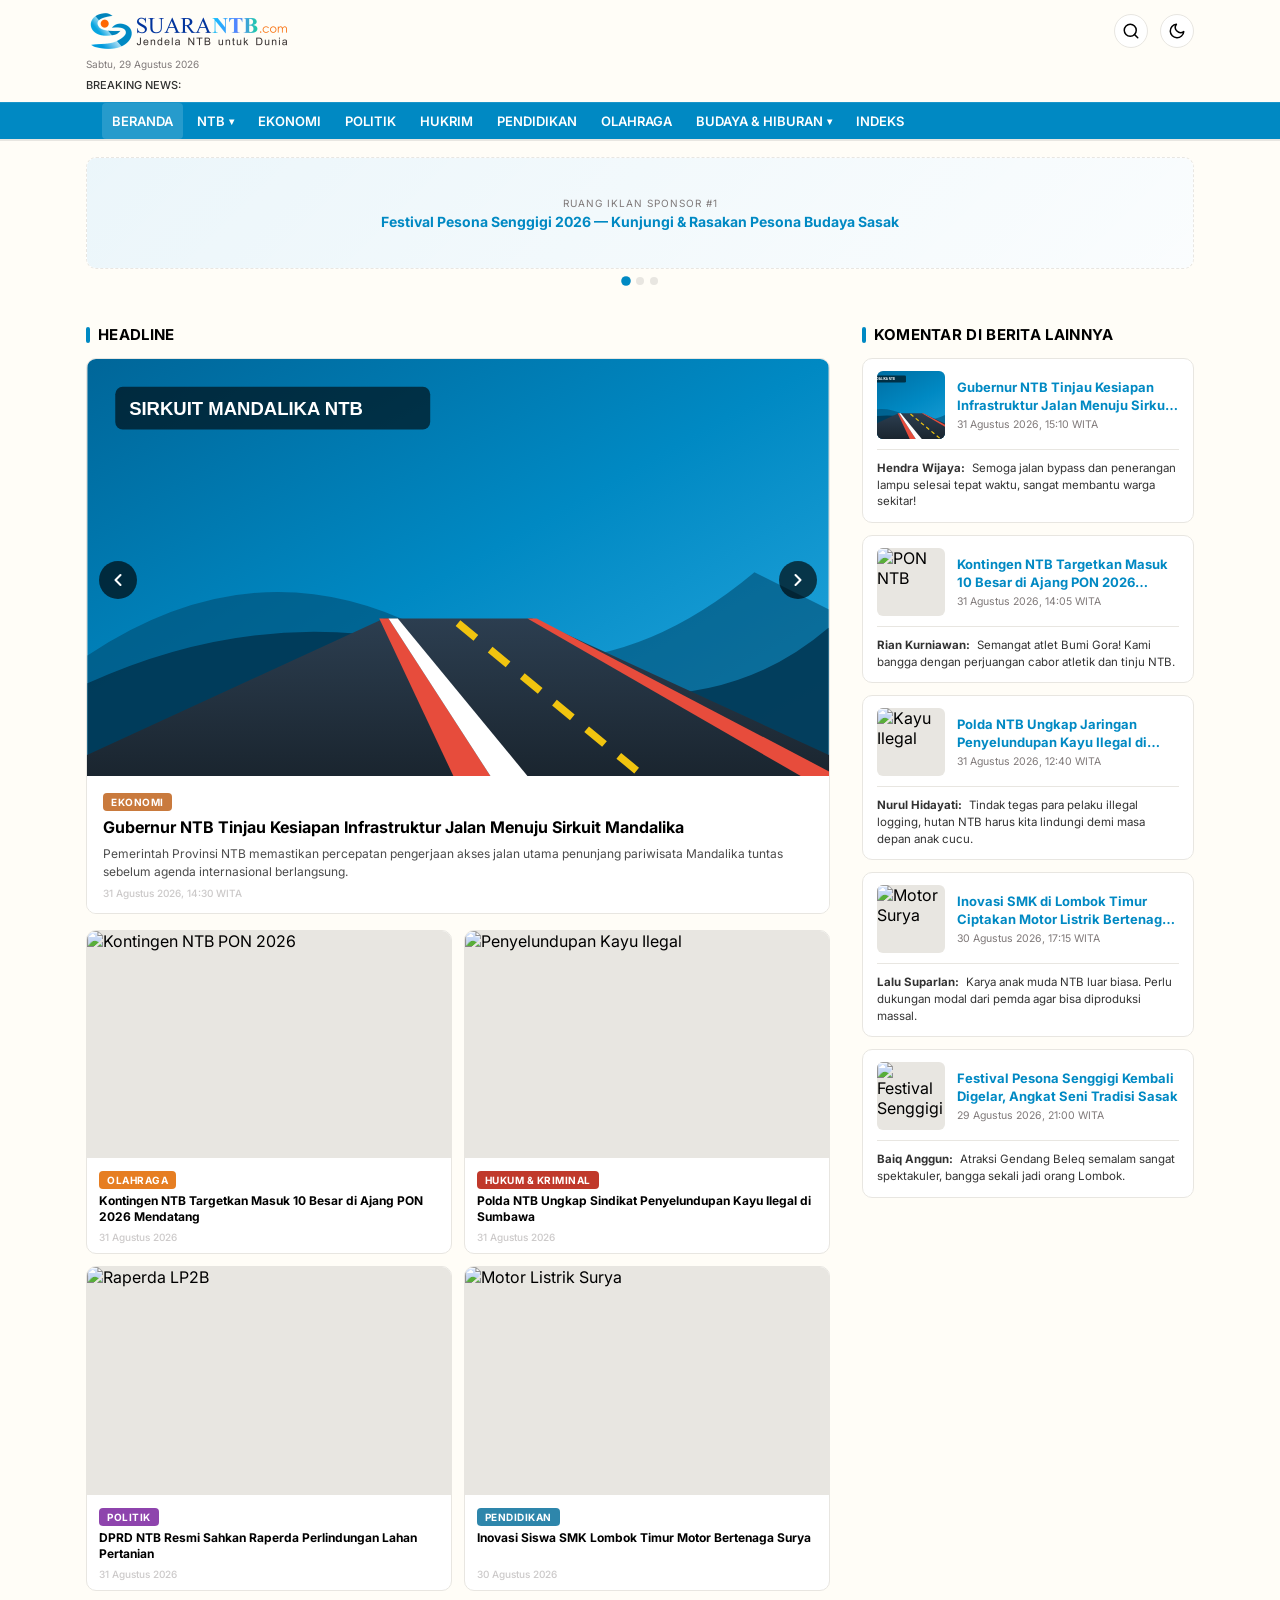
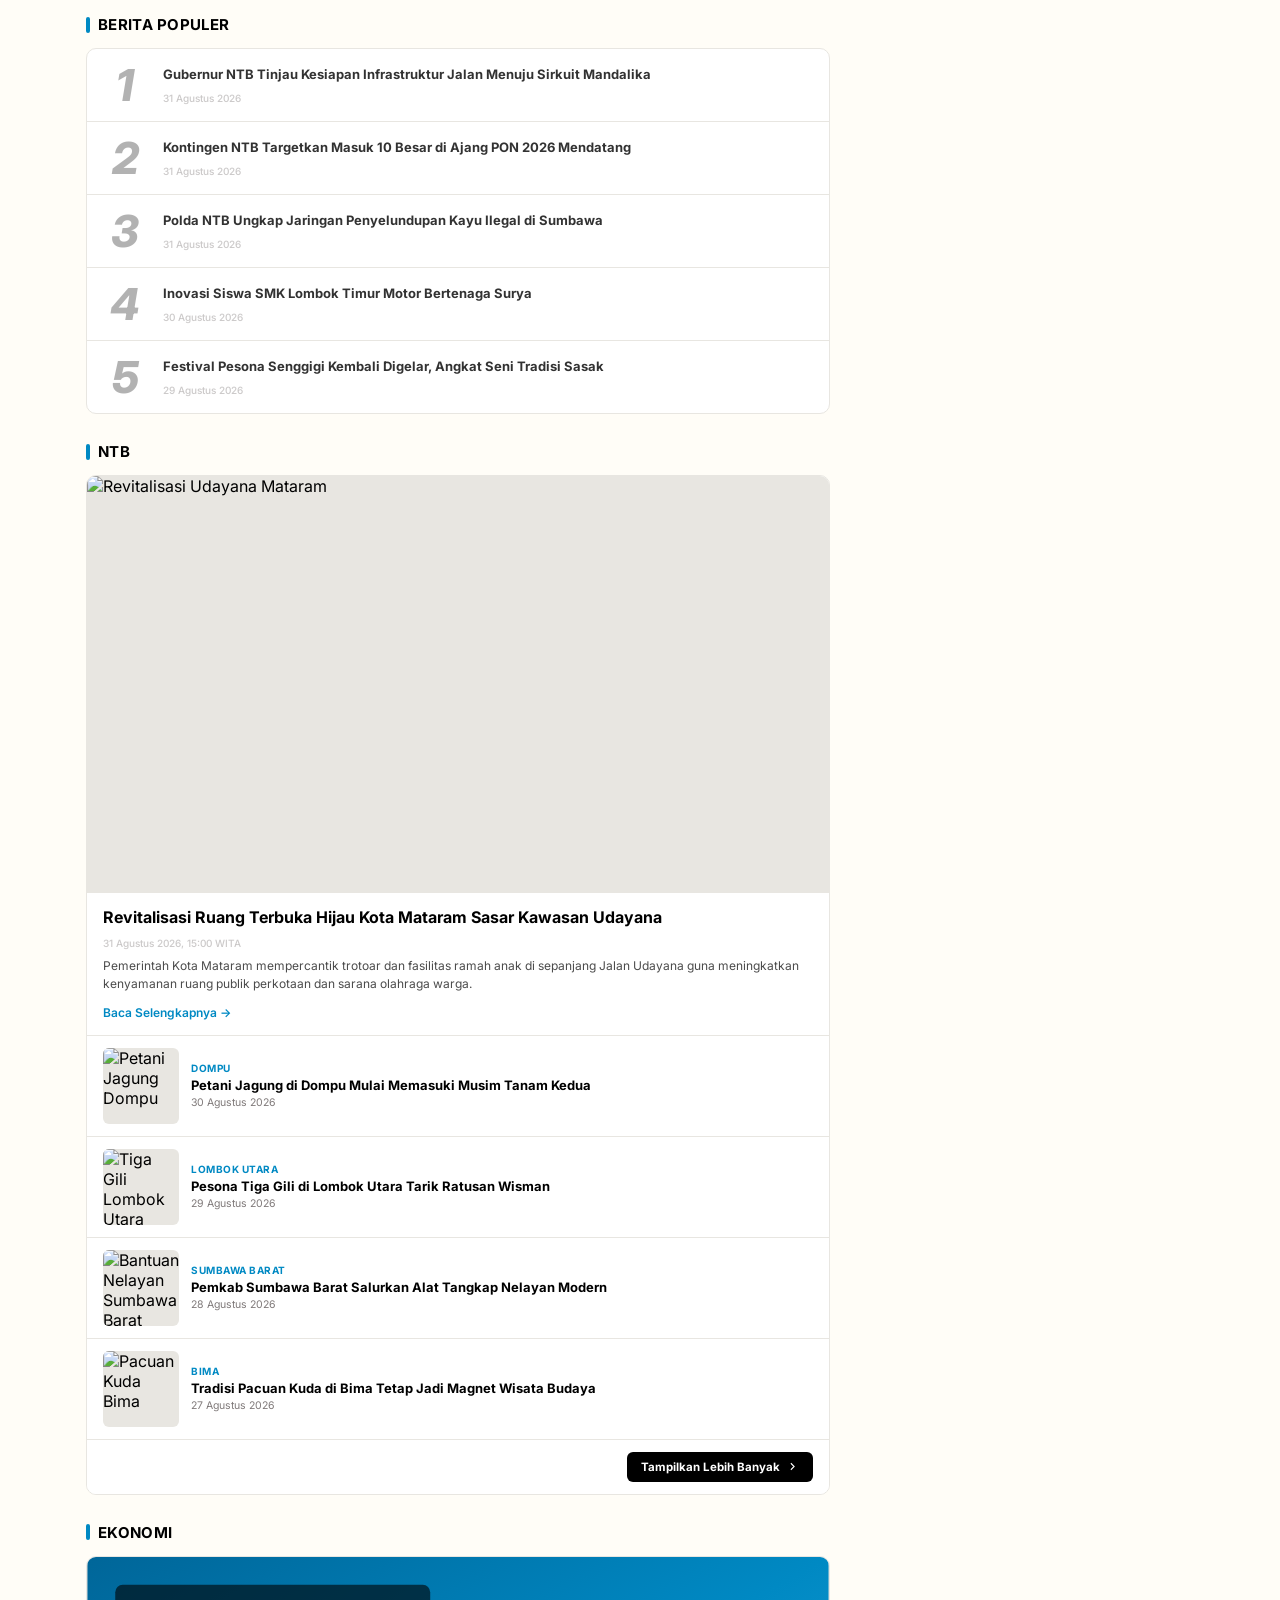
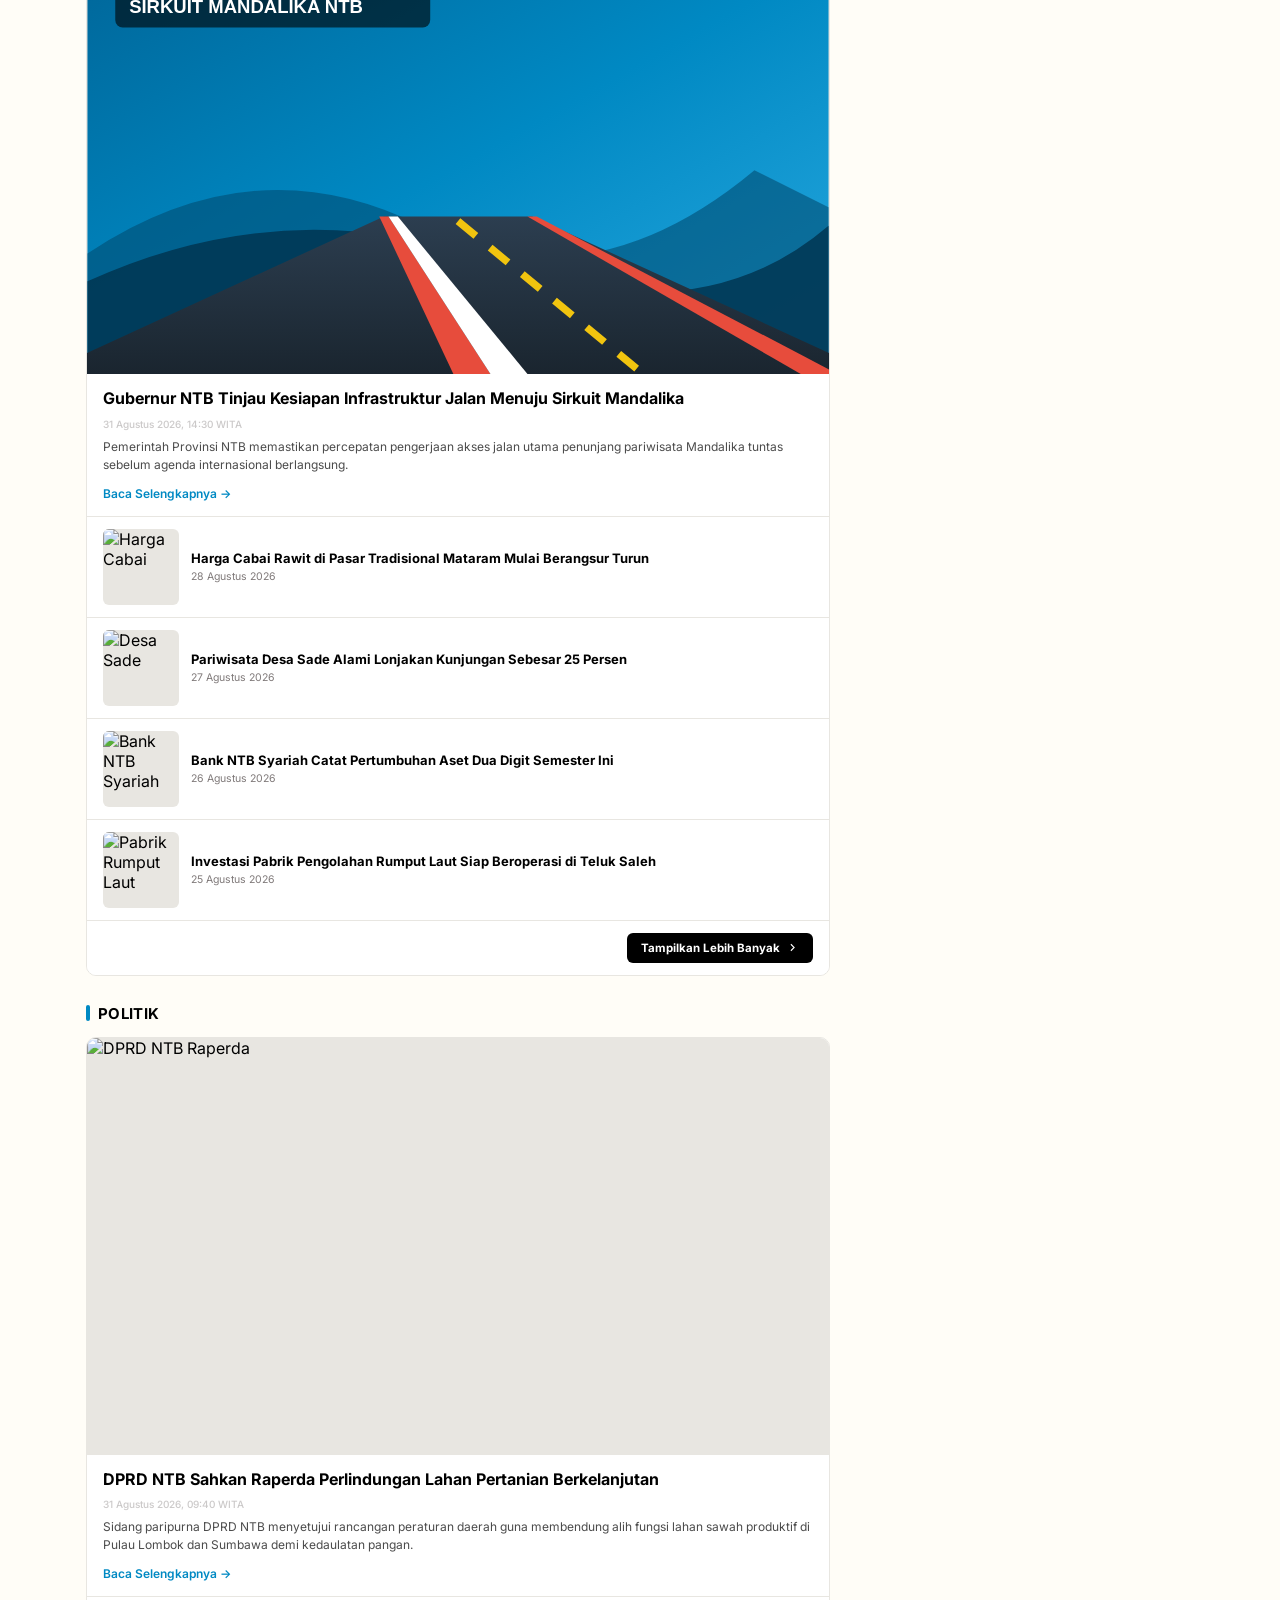
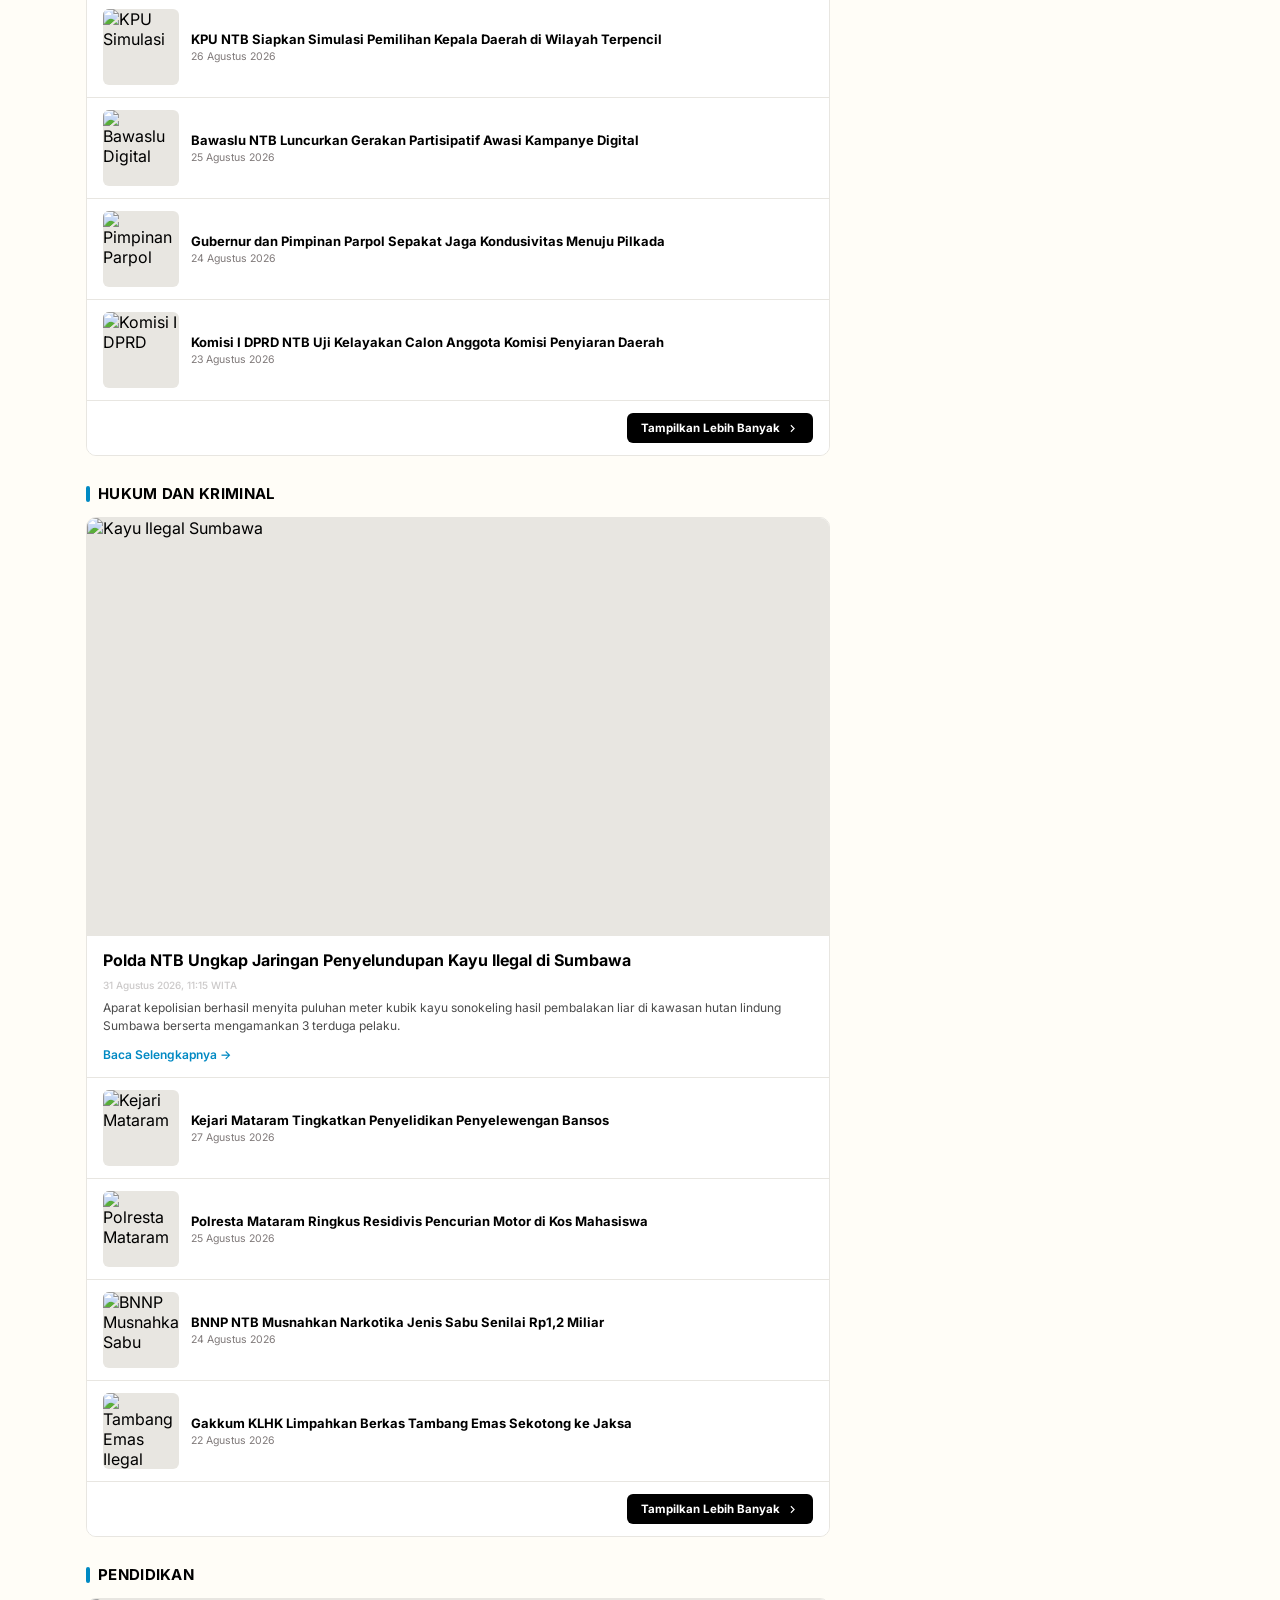
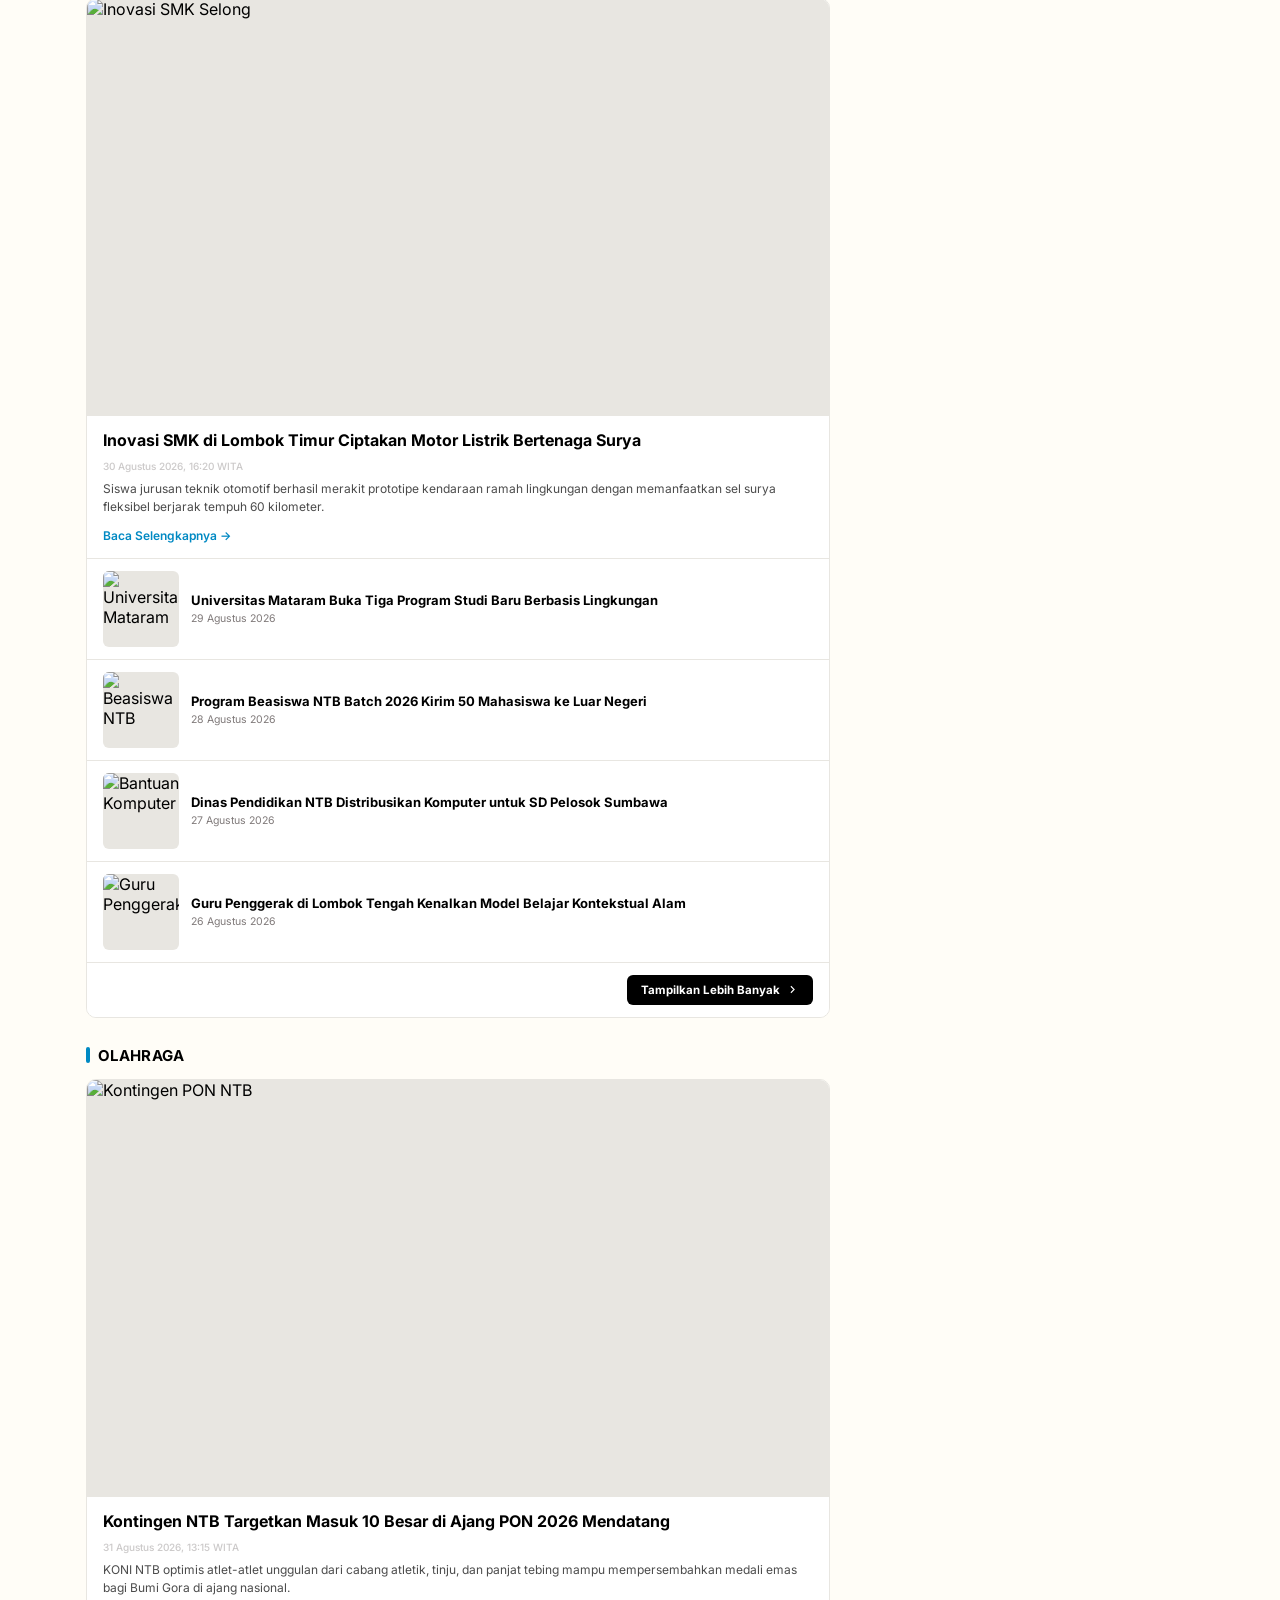
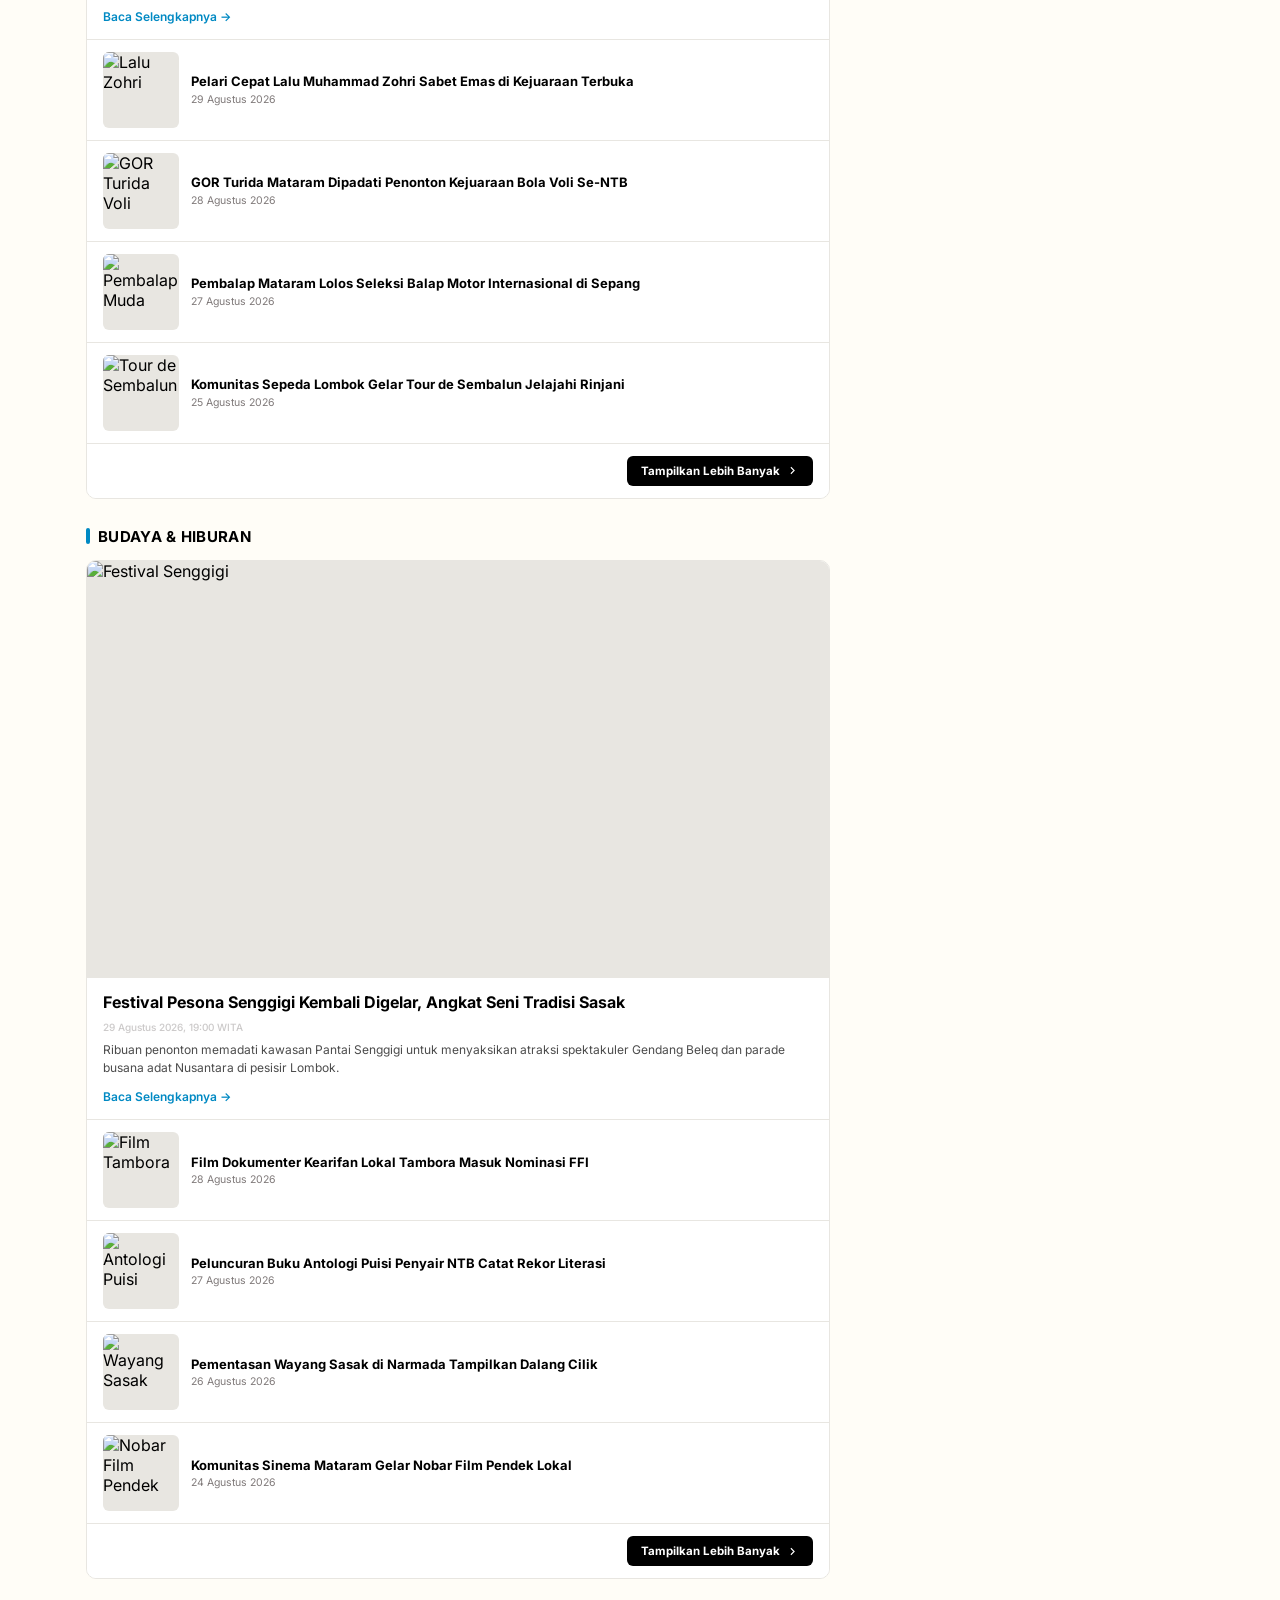
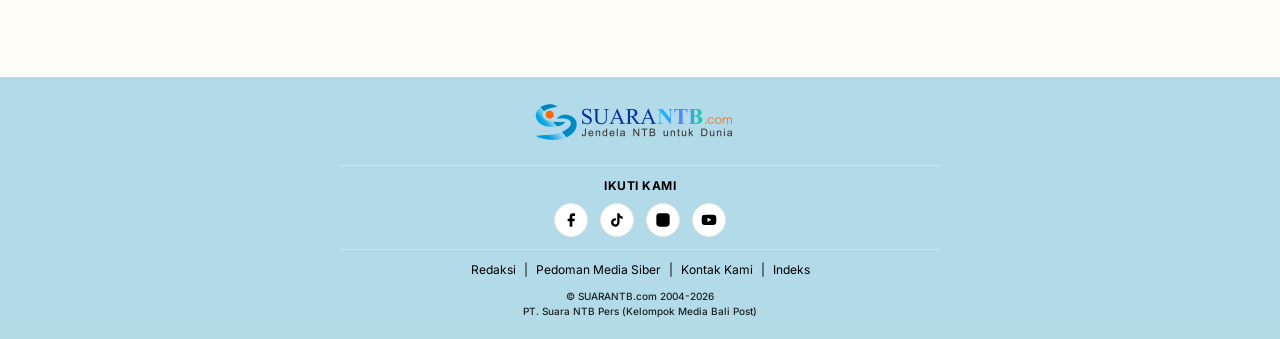
==== commit 20b1a162: "first commit1" ====
--- a/index.html
+++ b/index.html
@@ -168,7 +168,7 @@
                 <div class="headline-slide">
                   <div class="headline-slide-inner">
                     <div class="headline-img-wrap">
-                      <img src="https://images.unsplash.com/photo-1578874691223-a49262e0c94f?w=900&auto=format&fit=crop&q=80" alt="Gubernur NTB Tinjau Mandalika" loading="lazy">
+                      <img src="images/mandalika.svg" alt="Gubernur NTB Tinjau Mandalika" loading="lazy">
                     </div>
                     <div class="headline-overlay-info">
                       <div><span class="badge badge-ekonomi">Ekonomi</span></div>
@@ -498,7 +498,7 @@
             <div class="section-frame">
               <article class="category-featured-top">
                 <div class="category-featured-thumb">
-                  <img src="https://images.unsplash.com/photo-1578874691223-a49262e0c94f?w=900&auto=format&fit=crop&q=80" alt="Infrastruktur Mandalika" loading="lazy">
+                  <img src="images/mandalika.svg" alt="Infrastruktur Mandalika" loading="lazy">
                 </div>
                 <div class="category-featured-body">
                   <h3 class="featured-title">
@@ -926,7 +926,7 @@
               <article class="comment-thumb-card">
                 <div class="comment-thumb-top">
                   <div class="comment-news-thumb">
-                    <img src="https://images.unsplash.com/photo-1578874691223-a49262e0c94f?w=300&auto=format&fit=crop&q=80" alt="Infrastruktur Mandalika" loading="lazy">
+                    <img src="images/mandalika.svg" alt="Infrastruktur Mandalika" loading="lazy">
                   </div>
                   <div class="comment-thumb-header">
                     <a href="isi-berita.html?id=1" class="comment-thumb-title">Gubernur NTB Tinjau Kesiapan Infrastruktur Jalan Menuju Sirkuit Mandalika</a>
--- a/css/styles.css
+++ b/css/styles.css
@@ -1317,7 +1317,7 @@
   background-color: var(--color-surface);
   border: 1px solid var(--color-border);
   border-radius: var(--radius-card);
-  padding: 16px;
+  padding: 18px;
   margin-bottom: 20px;
 }
 
@@ -1330,21 +1330,27 @@
 .archive-desc {
   font-size: 12px;
   color: var(--color-header-meta);
-  margin-bottom: 14px;
-}
-
-.filter-form-row {
-  display: flex;
-  flex-wrap: wrap;
-  gap: 8px;
-  align-items: center;
-  position: relative;
+  margin-bottom: 16px;
+}
+
+/* Container Filter: Kolom Select Vertikal di Kiri, Tombol Tampilkan di Kanan */
+.filter-flex-container {
+  display: flex;
+  gap: 16px;
+  align-items: stretch;
+}
+
+.filter-selects-vertical {
+  display: flex;
+  flex-direction: column;
+  gap: 10px;
+  flex: 1;
+  max-width: 320px;
 }
 
 .custom-select-wrapper {
   position: relative;
-  flex: 1;
-  min-width: 80px;
+  width: 100%;
 }
 
 .custom-select-trigger {
@@ -1352,7 +1358,7 @@
   background-color: var(--color-surface);
   border: 1px solid var(--color-border);
   border-radius: var(--radius-button);
-  padding: 8px 10px;
+  padding: 9px 12px;
   font-size: 12px;
   font-weight: 500;
   color: var(--color-text);
@@ -1373,7 +1379,7 @@
   color: #FFFFFF;
   border-radius: var(--radius-button);
   box-shadow: 0 10px 25px rgba(0,0,0,0.4);
-  z-index: 300; /* Dropdown tidak boleh tertutup frame iklan */
+  z-index: 50; /* Tidak menimpa header (header z-index: 100) */
   display: none;
   flex-direction: column;
 }
@@ -1397,19 +1403,27 @@
 .btn-filter-submit {
   display: inline-flex;
   align-items: center;
+  justify-content: center;
   gap: 6px;
   background-color: #000000;
   color: #FFFFFF;
-  font-size: 12px;
-  font-weight: 600;
-  padding: 9px 14px;
+  font-size: 13px;
+  font-weight: 700;
+  padding: 0 20px;
   border-radius: var(--radius-button);
   flex-shrink: 0;
+  height: auto;
+  min-height: 42px;
+  transition: opacity 0.15s, transform 0.1s;
 }
 
 [data-theme="dark"] .btn-filter-submit {
   background-color: var(--color-primary);
   color: #FFFFFF;
+}
+
+.btn-filter-submit:hover {
+  opacity: 0.9;
 }
 
 .btn-filter-submit svg {
@@ -1419,23 +1433,24 @@
 }
 
 .filter-result-area {
-  margin-top: 16px;
+  margin-top: 20px;
 }
 
 .filter-result-msg {
-  padding: 12px;
-  border-radius: var(--radius-button);
-  font-size: 12px;
-  font-weight: 500;
-  background-color: var(--color-surface);
-  border: 1px solid var(--color-border);
-  margin-bottom: 12px;
+  padding: 14px 16px;
+  border-radius: var(--radius-card);
+  font-size: 13px;
+  font-weight: 600;
+  background-color: var(--color-surface);
+  border: 1px solid var(--color-border);
+  margin-bottom: 14px;
 }
 
 .filter-result-msg.not-found {
   color: #C0392B;
-  background-color: rgba(192, 57, 43, 0.08);
-  border-color: rgba(192, 57, 43, 0.2);
+  background-color: var(--color-surface);
+  border: 1px solid rgba(192, 57, 43, 0.35);
+  box-shadow: 0 4px 12px rgba(192, 57, 43, 0.05);
 }
 
 /* ==========================================================================
@@ -1690,7 +1705,7 @@
 .share-buttons-row {
   display: flex;
   align-items: center;
-  gap: 8px;
+  justify-content: space-between;
   padding: 14px 0;
   border-top: 1px solid var(--color-border);
   border-bottom: 1px solid var(--color-border);
@@ -1698,25 +1713,203 @@
 }
 
 .share-label {
+  font-size: 13px;
+  font-weight: 700;
+  color: var(--color-text);
+  letter-spacing: 0.5px;
+}
+
+.share-icons-group {
+  display: flex;
+  align-items: center;
+  gap: 8px;
+}
+
+.btn-share-square {
+  display: inline-flex;
+  align-items: center;
+  justify-content: center;
+  width: 38px;
+  height: 38px;
+  border-radius: var(--radius-button);
+  color: #FFFFFF;
+  transition: transform 0.15s ease, opacity 0.15s ease;
+  cursor: pointer;
+  border: none;
+}
+
+.btn-share-square:hover {
+  transform: translateY(-2px);
+  opacity: 0.9;
+}
+
+.btn-share-square svg {
+  width: 18px;
+  height: 18px;
+  fill: currentColor;
+}
+
+.btn-share-square.fb { background-color: #1877F2; }  /* Kotak biru */
+.btn-share-square.wa { background-color: #25D366; }  /* Kotak hijau */
+.btn-share-square.print { background-color: #6C757D; } /* Kotak abu */
+.btn-share-square.link { background-color: #212529; }  /* Kotak hitam */
+
+[data-theme="dark"] .btn-share-square.link {
+  background-color: #3A3C42;
+  border: 1px solid var(--color-border);
+}
+
+/* Auth Profile Bar di Atas Textarea Komentar */
+.comment-auth-bar {
+  display: flex;
+  align-items: center;
+  justify-content: space-between;
+  padding: 10px 14px;
+  background-color: var(--color-bg);
+  border: 1px solid var(--color-border);
+  border-radius: var(--radius-button);
+  margin-bottom: 12px;
+}
+
+.comment-user-info {
+  display: flex;
+  align-items: center;
+  gap: 10px;
+}
+
+.comment-user-avatar {
+  width: 32px;
+  height: 32px;
+  border-radius: 50%;
+  object-fit: cover;
+  border: 1px solid var(--color-border);
+}
+
+.comment-user-name {
+  font-size: 13px;
+  font-weight: 700;
+  color: var(--color-text);
+}
+
+.btn-google-logout {
+  display: inline-flex;
+  align-items: center;
+  gap: 6px;
   font-size: 12px;
-  font-weight: 700;
-  margin-right: 4px;
-}
-
-.btn-share {
-  display: inline-flex;
-  align-items: center;
-  gap: 6px;
+  font-weight: 600;
+  color: #C0392B;
+  background: none;
+  border: none;
+  cursor: pointer;
+  padding: 4px 8px;
+  border-radius: 4px;
+  transition: background-color 0.15s;
+}
+
+.btn-google-logout:hover {
+  background-color: rgba(192, 57, 43, 0.1);
+}
+
+.btn-google-logout svg {
+  width: 15px;
+  height: 15px;
+  stroke: currentColor;
+}
+
+/* Warning Notification jika komentar kosong */
+.comment-warning-alert {
+  display: none;
+  align-items: center;
+  justify-content: space-between;
+  background-color: #FFF3CD;
+  color: #856404;
+  border: 1px solid #FFEEBA;
+  padding: 10px 14px;
+  border-radius: var(--radius-button);
+  font-size: 12.5px;
+  font-weight: 600;
+  margin-bottom: 10px;
+}
+
+[data-theme="dark"] .comment-warning-alert {
+  background-color: rgba(230, 126, 34, 0.2);
+  color: #F39C12;
+  border-color: rgba(230, 126, 34, 0.3);
+}
+
+.comment-warning-alert.is-visible {
+  display: flex;
+}
+
+.comment-warning-alert svg {
+  width: 18px;
+  height: 18px;
+  stroke: currentColor;
+  flex-shrink: 0;
+}
+
+/* Actions Hapus / Edit pada Komentar */
+.comment-user-actions {
+  display: flex;
+  gap: 8px;
+  margin-top: 6px;
+}
+
+.btn-comment-action {
   font-size: 11px;
   font-weight: 600;
-  padding: 6px 12px;
+  color: var(--color-header-meta);
+  cursor: pointer;
+  background: none;
+  border: none;
+  padding: 2px 4px;
+}
+
+.btn-comment-action:hover {
+  color: var(--color-primary);
+  text-decoration: underline;
+}
+
+.btn-comment-action.delete:hover {
+  color: #C0392B;
+}
+
+/* Google Sign-in Prompt & Modal */
+.google-signin-prompt {
+  display: flex;
+  align-items: center;
+  justify-content: space-between;
+  padding: 12px 14px;
+  background-color: var(--color-bg);
+  border: 1px solid var(--color-border);
   border-radius: var(--radius-button);
-  color: #FFFFFF;
-}
-
-.btn-share.wa { background-color: #25D366; }
-.btn-share.fb { background-color: #1877F2; }
-.btn-share.tw { background-color: #1DA1F2; }
+  margin-bottom: 12px;
+}
+
+.btn-google-signin {
+  display: inline-flex;
+  align-items: center;
+  gap: 8px;
+  background-color: #FFFFFF;
+  color: #374151;
+  border: 1px solid #D1D5DB;
+  font-size: 12px;
+  font-weight: 600;
+  padding: 8px 14px;
+  border-radius: var(--radius-button);
+  box-shadow: 0 1px 2px rgba(0,0,0,0.05);
+  cursor: pointer;
+  transition: background-color 0.15s;
+}
+
+.btn-google-signin:hover {
+  background-color: #F9FAFB;
+}
+
+.btn-google-signin svg {
+  width: 16px;
+  height: 16px;
+}
 
 /* Article Pagination (jika multi-halaman) */
 .article-pagination {
@@ -1738,6 +1931,13 @@
   font-size: 12px;
   font-weight: 600;
   color: var(--color-text);
+  cursor: pointer;
+  transition: all 0.15s;
+}
+
+.page-num-btn:hover {
+  border-color: var(--color-primary);
+  color: var(--color-primary);
 }
 
 .page-num-btn.active {
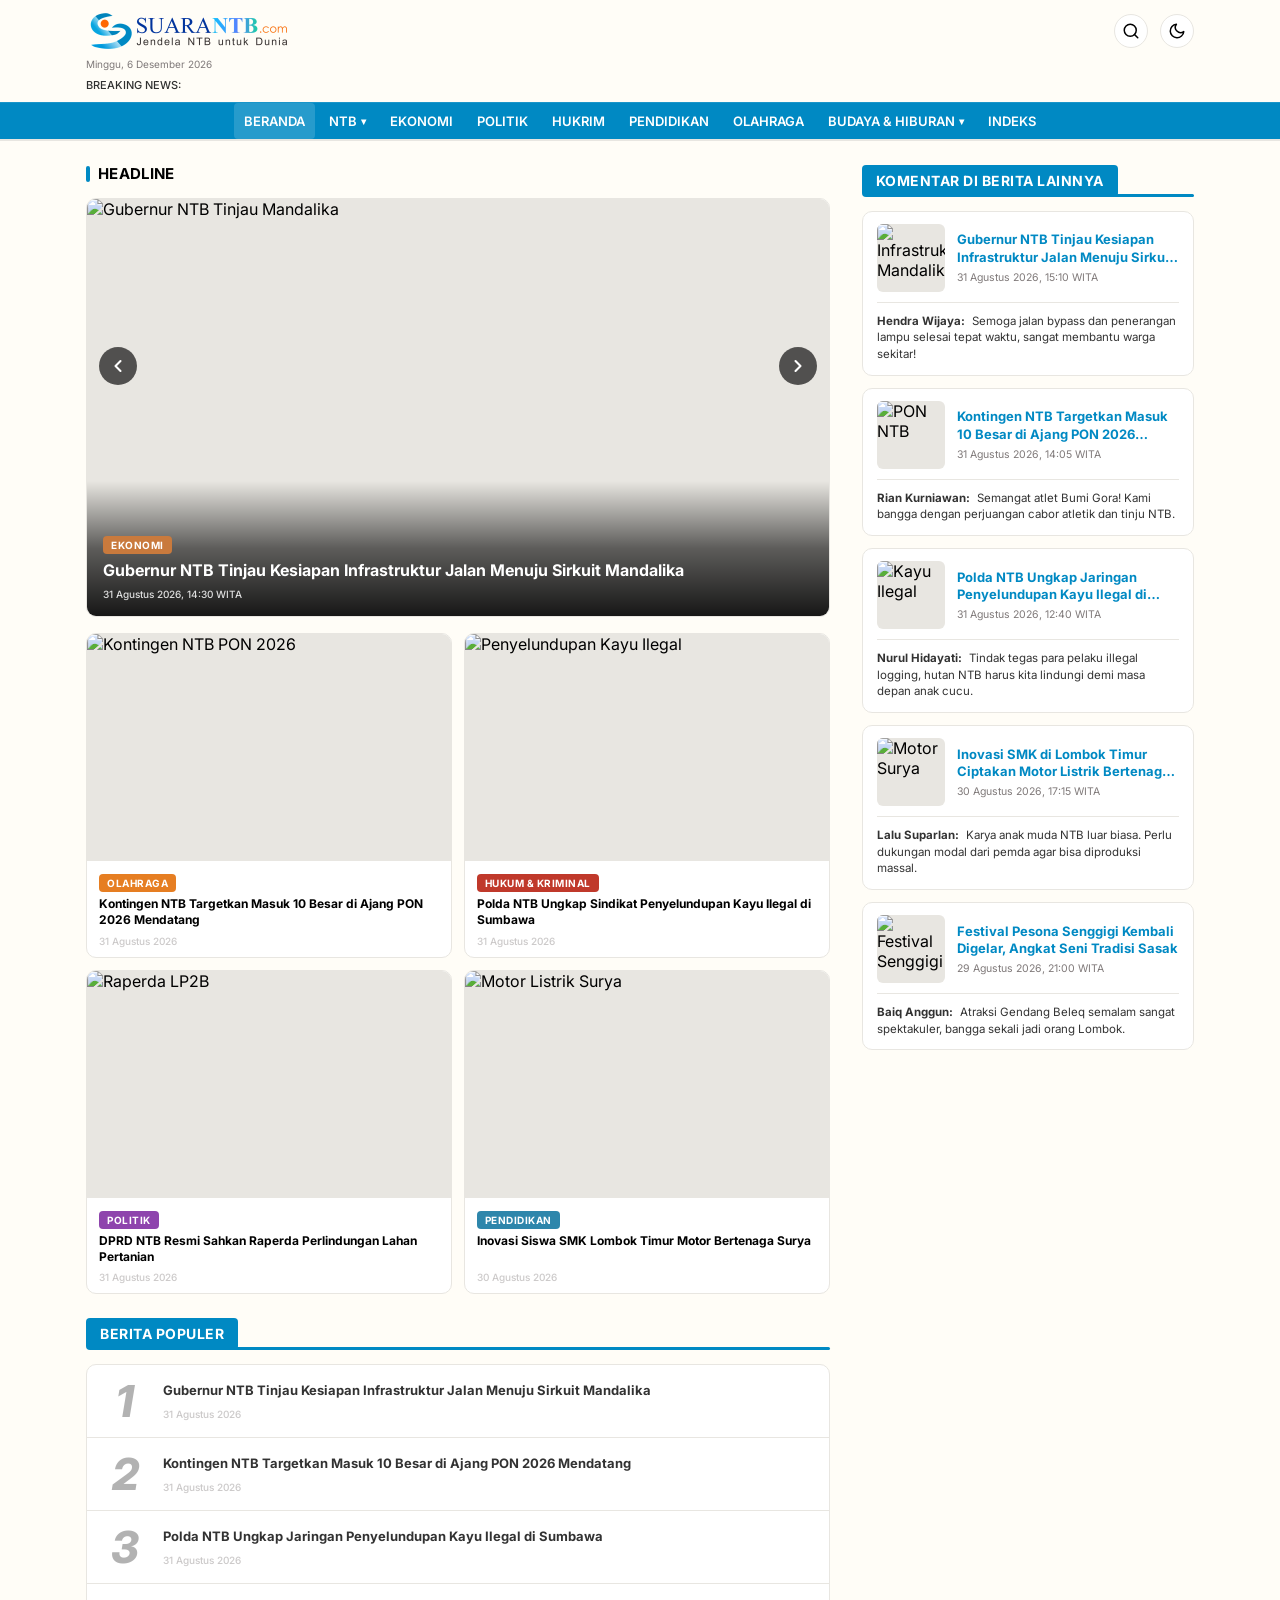
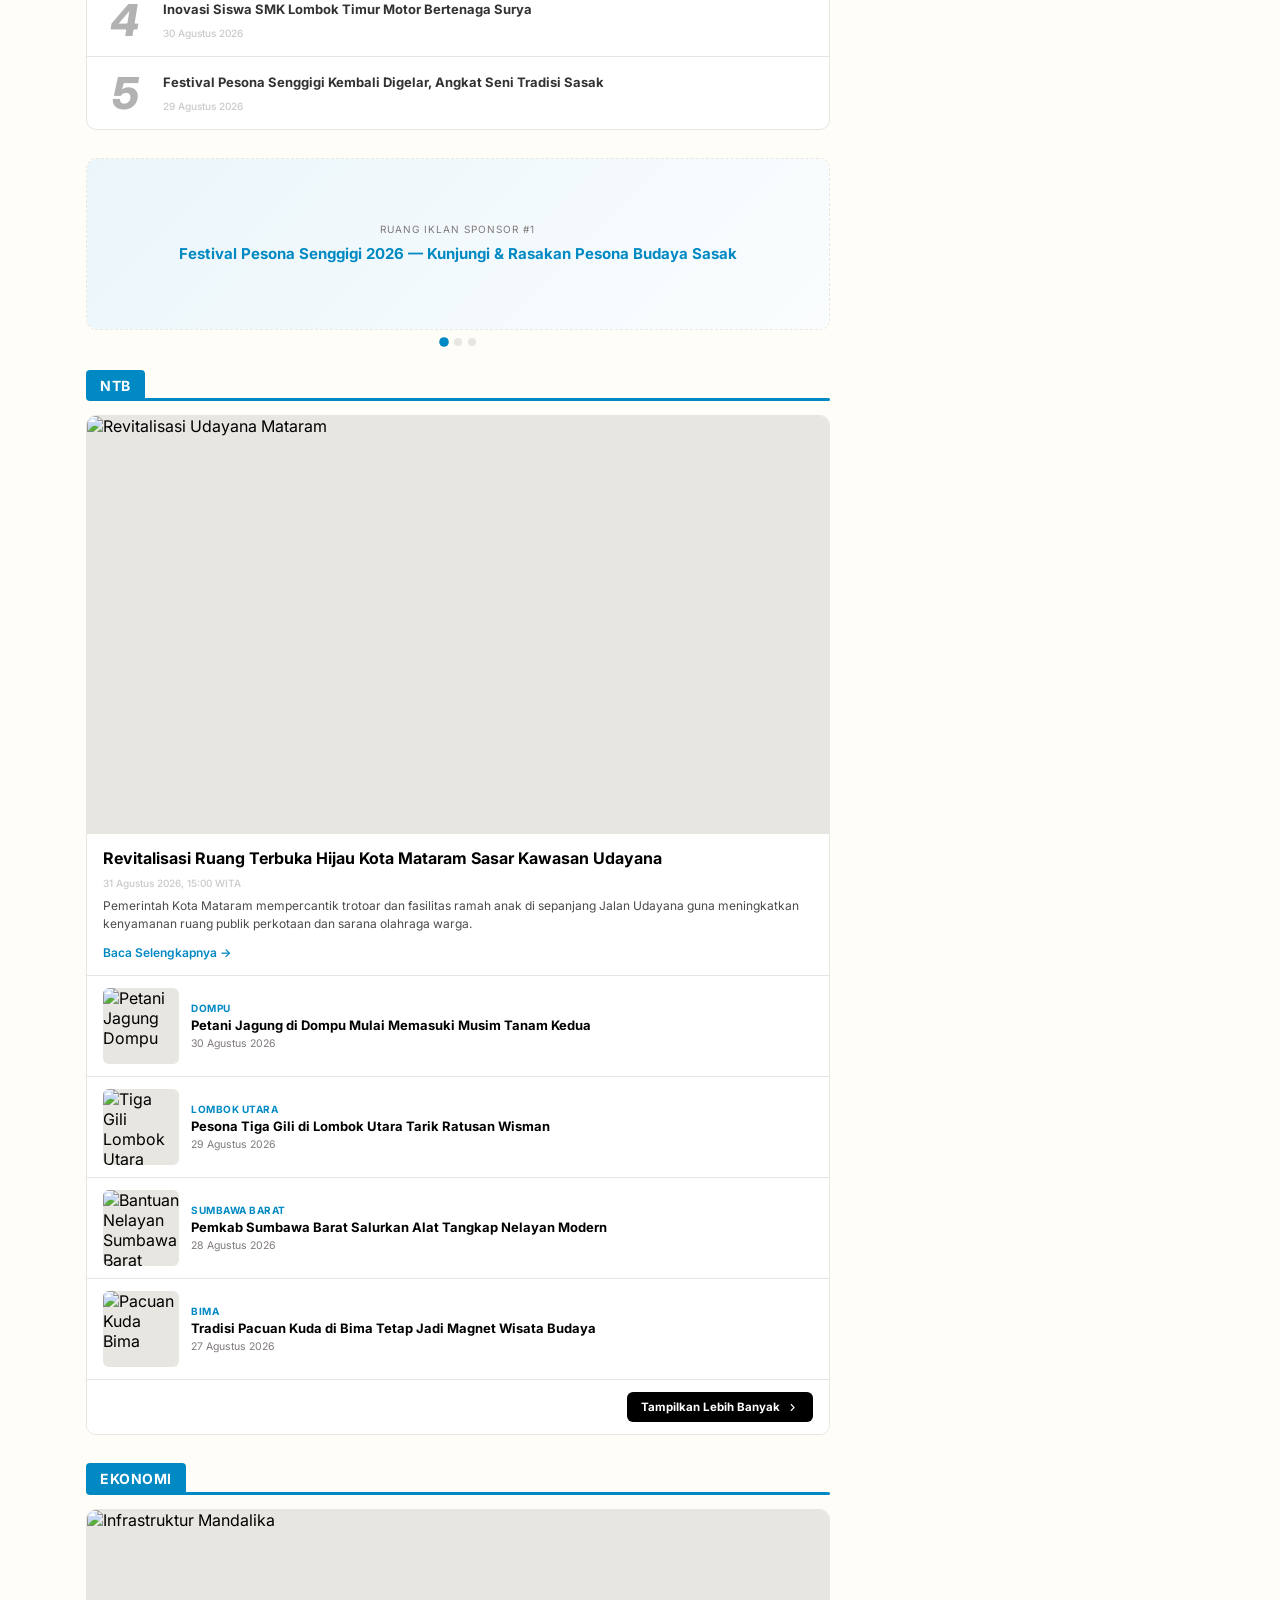
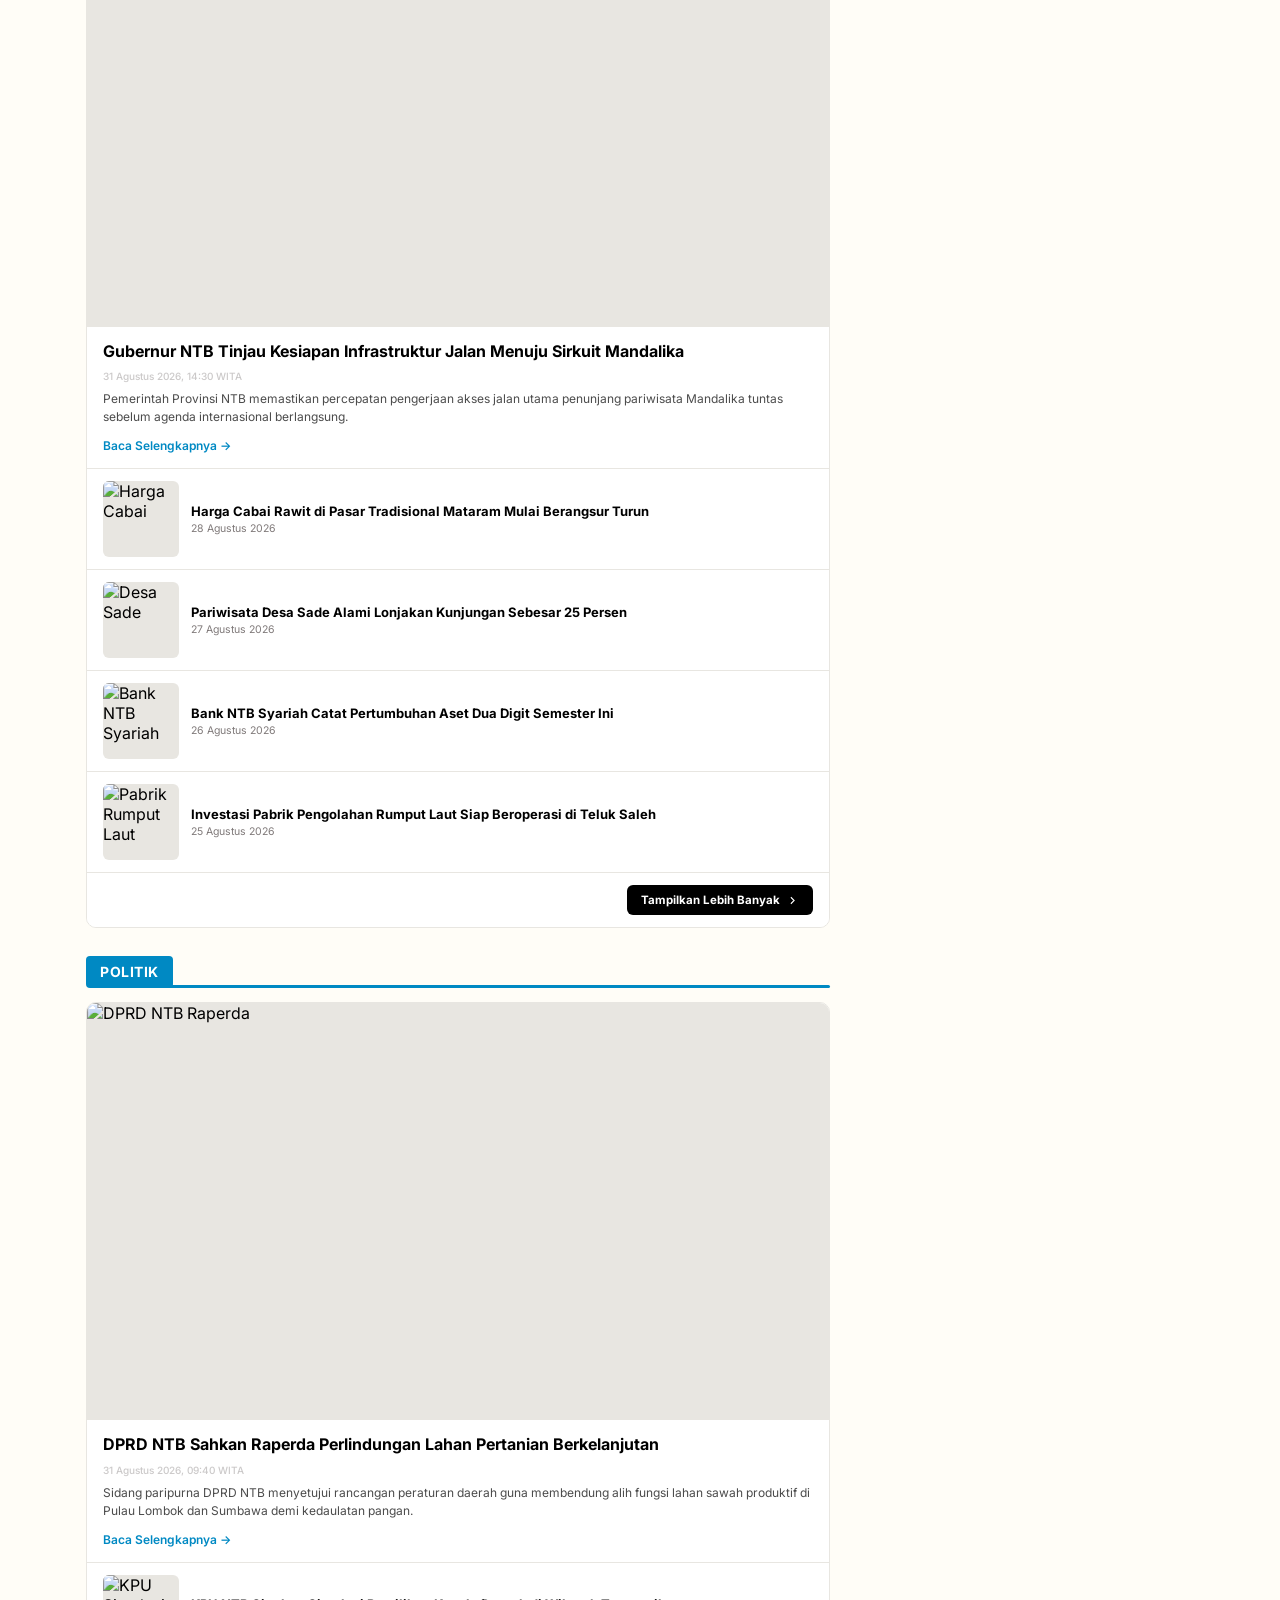
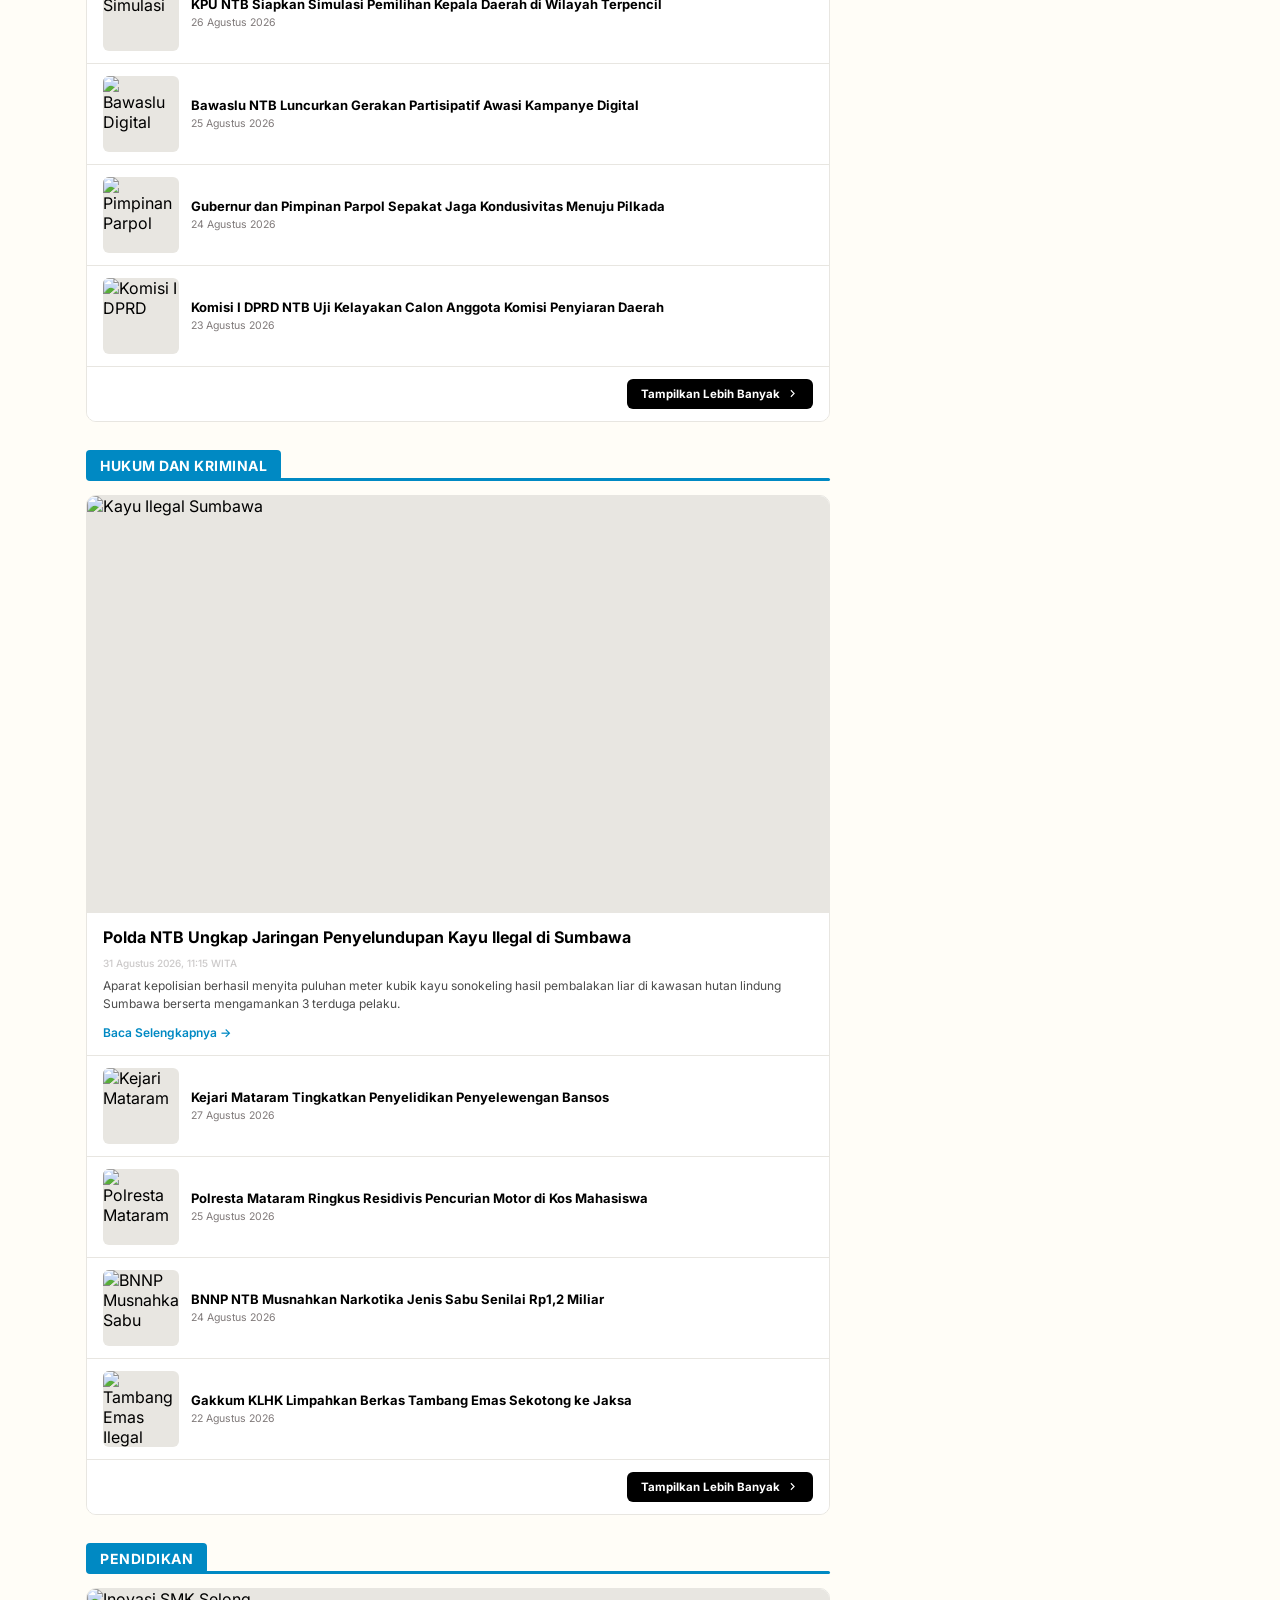
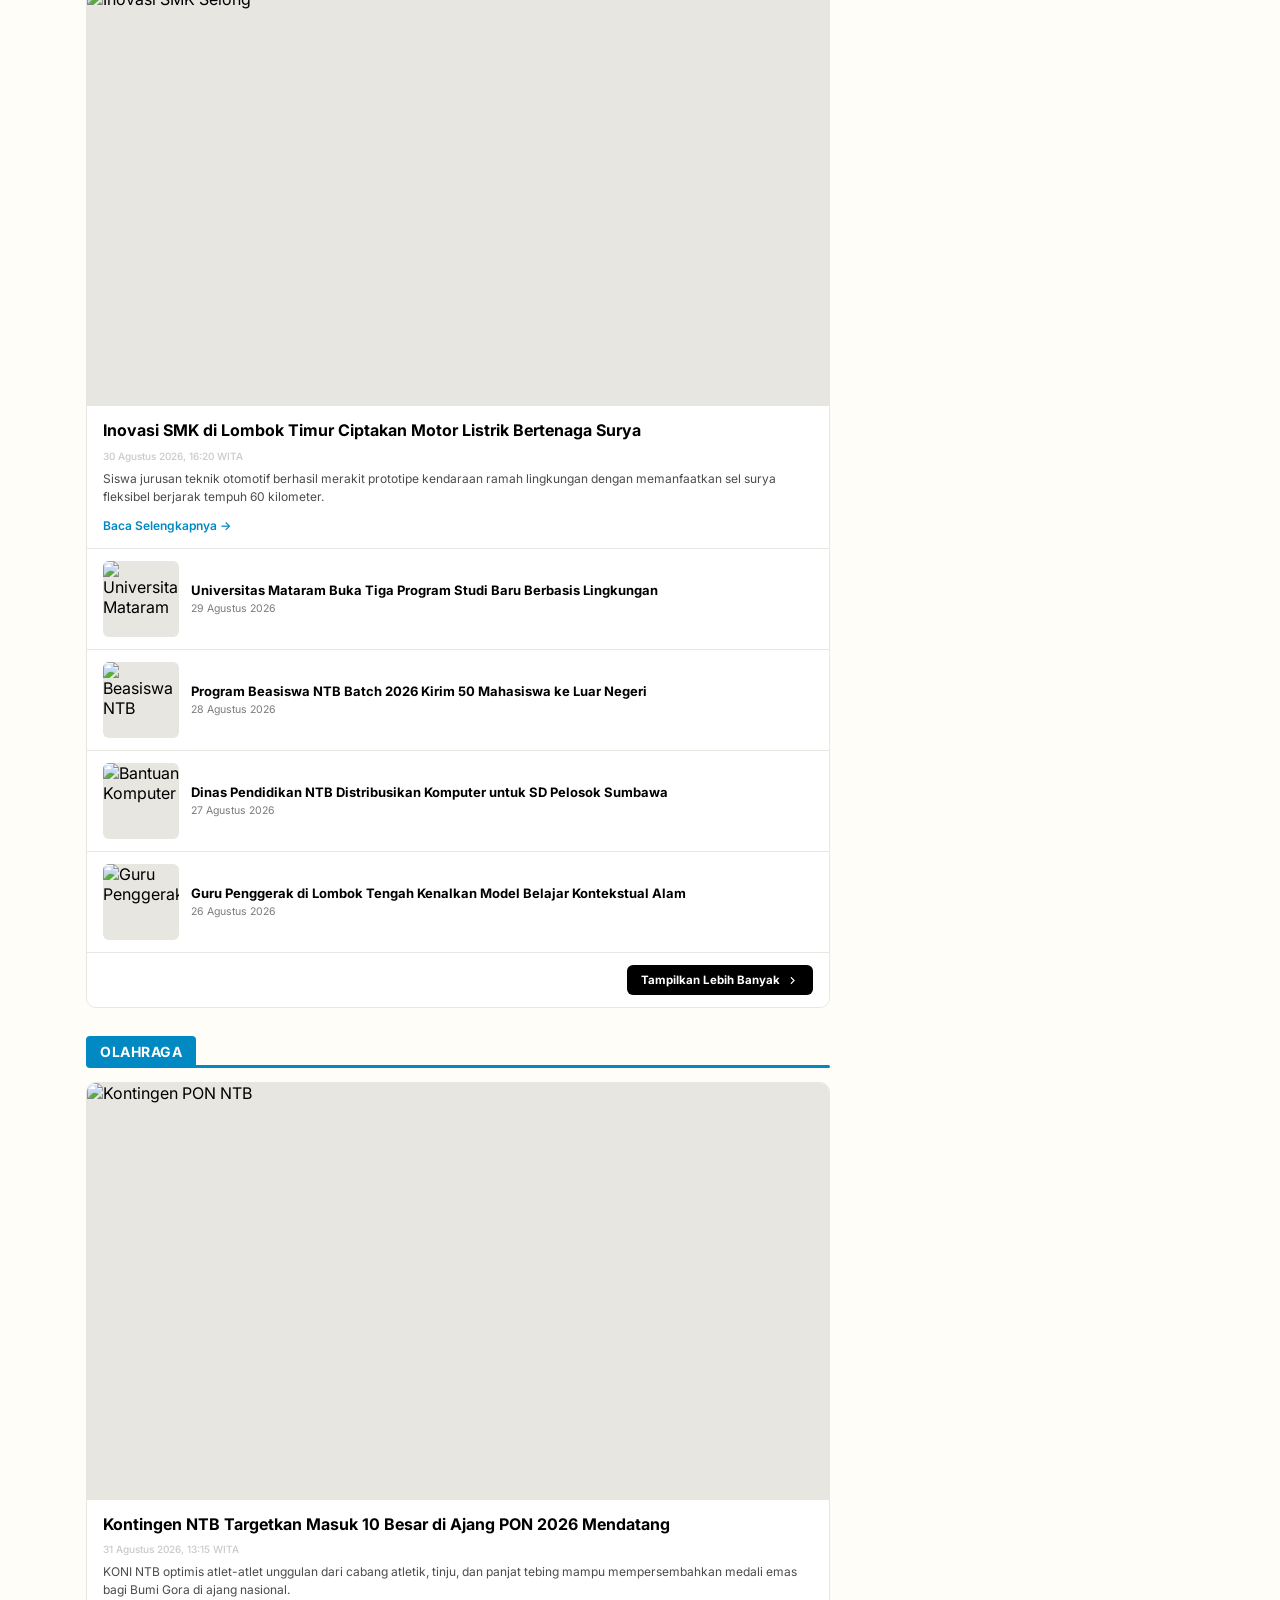
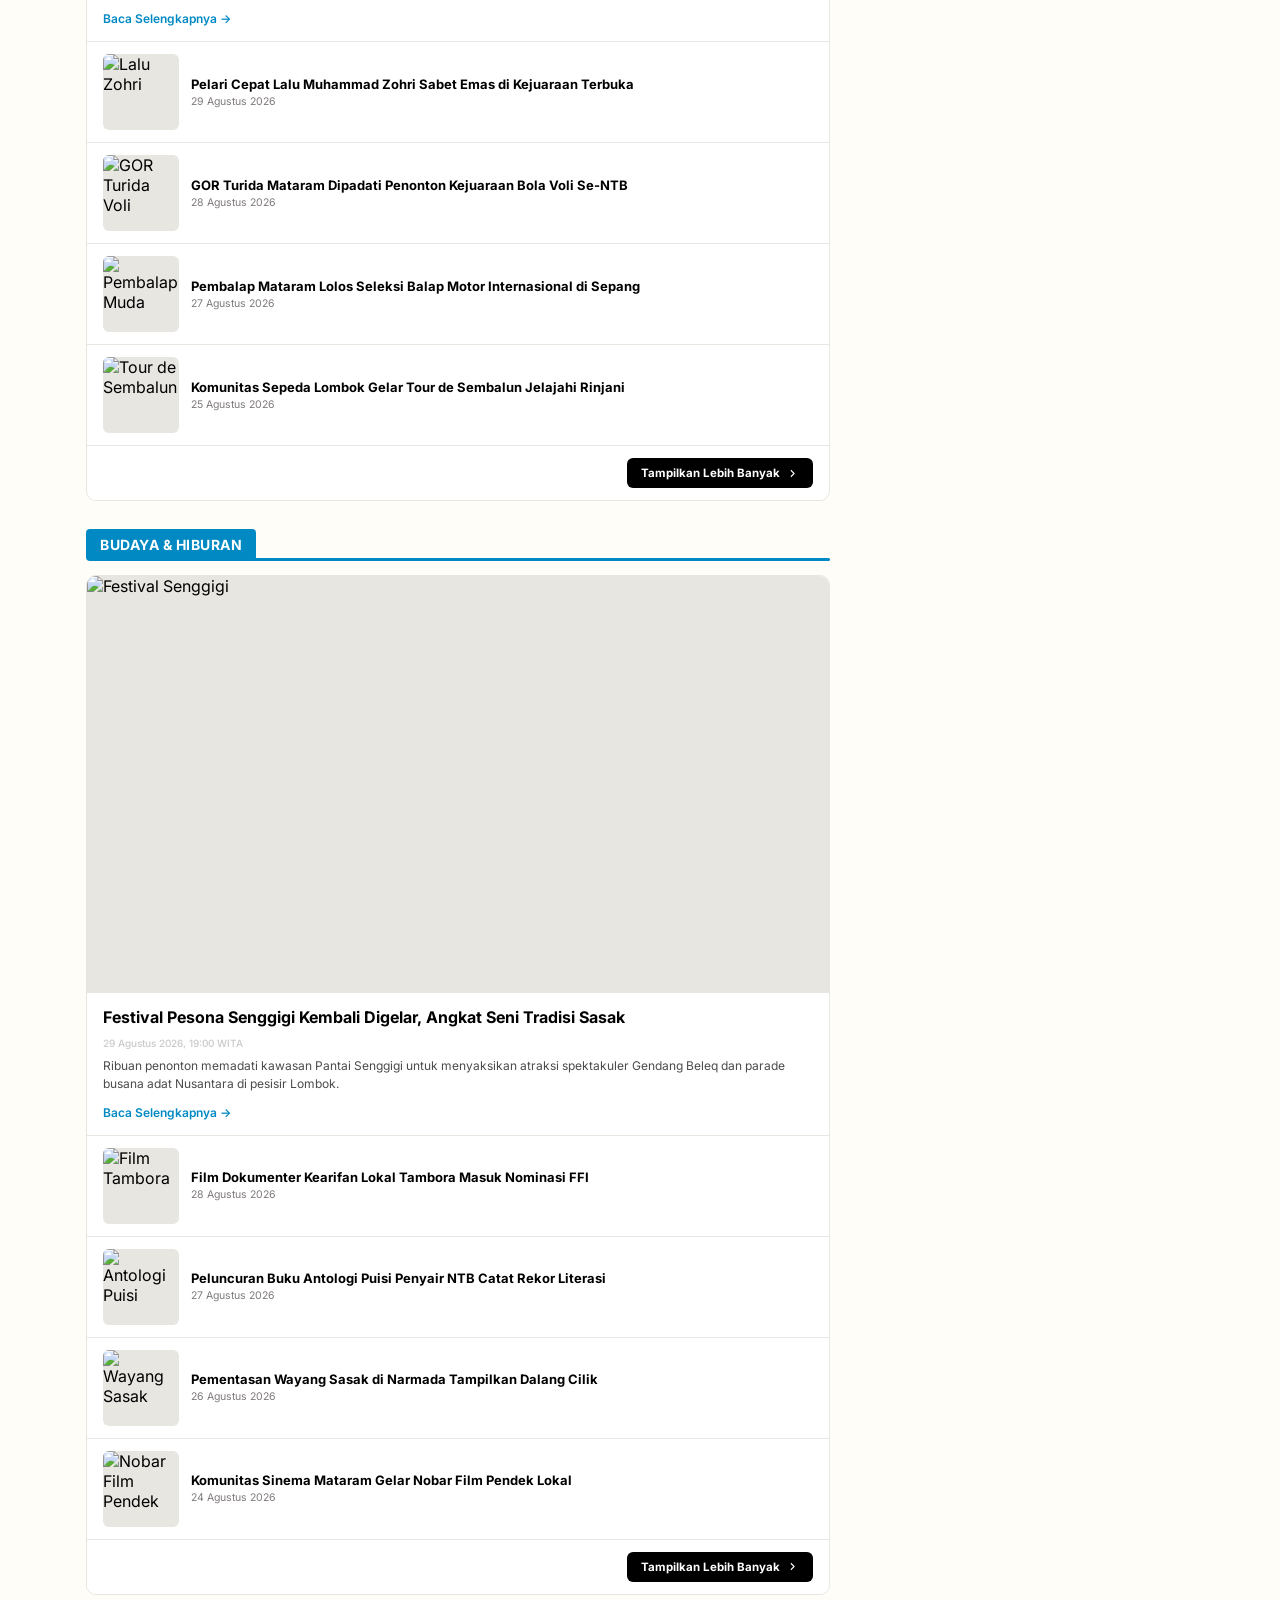
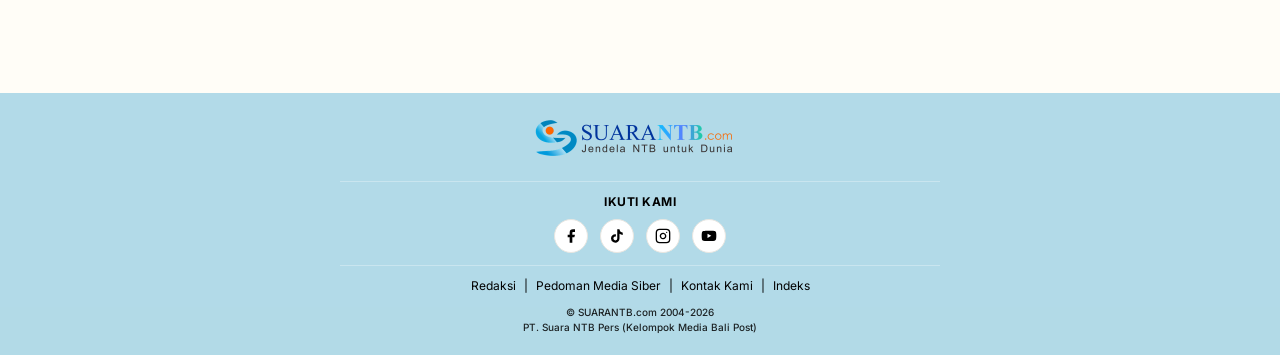
==== commit ec4f407f: "first commit2" ====
--- a/index.html
+++ b/index.html
@@ -107,37 +107,6 @@
   <main class="main-layout">
     <div class="container">
       
-      <!-- Ad Banner Carousel -->
-      <section class="ad-carousel-section js-ad-carousel" aria-label="Iklan Banner">
-        <div class="ad-banner-frame">
-          <div class="ad-banner-slides">
-            <div class="ad-banner-slide">
-              <div class="ad-placeholder">
-                <span>RUANG IKLAN SPONSOR #1</span>
-                <strong>Festival Pesona Senggigi 2026 — Kunjungi & Rasakan Pesona Budaya Sasak</strong>
-              </div>
-            </div>
-            <div class="ad-banner-slide">
-              <div class="ad-placeholder">
-                <span>RUANG IKLAN SPONSOR #2</span>
-                <strong>Bank NTB Syariah — Mitra Terpercaya Kemandirian Ekonomi Umat</strong>
-              </div>
-            </div>
-            <div class="ad-banner-slide">
-              <div class="ad-placeholder">
-                <span>RUANG IKLAN SPONSOR #3</span>
-                <strong>Layanan Samsat Keliling Mataram — Mudah, Cepat, dan Dekat</strong>
-              </div>
-            </div>
-          </div>
-        </div>
-        <div class="ad-carousel-dots">
-          <button class="ad-dot active" aria-label="Slide 1"></button>
-          <button class="ad-dot" aria-label="Slide 2"></button>
-          <button class="ad-dot" aria-label="Slide 3"></button>
-        </div>
-      </section>
-
       <!-- 2-Column Responsive Layout (Mobile: Stacked, Desktop: 70/30) -->
       <div class="layout-grid">
         
@@ -146,8 +115,8 @@
           
           <!-- ==================== 1. SECTION HEADLINE ==================== -->
           <section class="home-section">
-            <div class="section-header">
-              <h2 class="section-title">Headline</h2>
+            <div class="section-header section-header--plain">
+              <h2 class="section-title section-title--plain">Headline</h2>
             </div>
 
             <!-- Kotak Utama Swipe Kiri-Kanan dengan Tombol Navigasi di Tengah Kiri & Kanan -->
@@ -168,16 +137,14 @@
                 <div class="headline-slide">
                   <div class="headline-slide-inner">
                     <div class="headline-img-wrap">
-                      <img src="images/mandalika.svg" alt="Gubernur NTB Tinjau Mandalika" loading="lazy">
+                      <img src="https://images.unsplash.com/photo-1578874691223-a49262e0c94f?w=900&auto=format&fit=crop&q=80" alt="Gubernur NTB Tinjau Mandalika" loading="lazy">
                     </div>
                     <div class="headline-overlay-info">
                       <div><span class="badge badge-ekonomi">Ekonomi</span></div>
                       <h3 class="featured-title">
                         <a href="isi-berita.html?id=101">Gubernur NTB Tinjau Kesiapan Infrastruktur Jalan Menuju Sirkuit Mandalika</a>
                       </h3>
-                      <p class="featured-excerpt">
-                        Pemerintah Provinsi NTB memastikan percepatan pengerjaan akses jalan utama penunjang pariwisata Mandalika tuntas sebelum agenda internasional berlangsung.
-                      </p>
+                      
                       <div class="card-meta">
                         <span>31 Agustus 2026, 14:30 WITA</span>
                       </div>
@@ -196,9 +163,7 @@
                       <h3 class="featured-title">
                         <a href="isi-berita.html?id=102">Kontingen NTB Targetkan Masuk 10 Besar di Ajang PON 2026 Mendatang</a>
                       </h3>
-                      <p class="featured-excerpt">
-                        KONI NTB optimis atlet-atlet unggulan dari cabang atletik, tinju, dan panjat tebing mampu mempersembahkan medali emas bagi Bumi Gora.
-                      </p>
+                      
                       <div class="card-meta">
                         <span>31 Agustus 2026, 13:15 WITA</span>
                       </div>
@@ -217,9 +182,7 @@
                       <h3 class="featured-title">
                         <a href="isi-berita.html?id=103">Polda NTB Ungkap Sindikat Penyelundupan Kayu Ilegal Lintas Pulau di Sumbawa</a>
                       </h3>
-                      <p class="featured-excerpt">
-                        Aparat kepolisian berhasil menyita puluhan meter kubik kayu sonokeling hasil pembalakan liar di kawasan hutan lindung Sumbawa.
-                      </p>
+                      
                       <div class="card-meta">
                         <span>31 Agustus 2026, 11:15 WITA</span>
                       </div>
@@ -238,9 +201,7 @@
                       <h3 class="featured-title">
                         <a href="isi-berita.html?id=104">DPRD NTB Resmi Sahkan Raperda Perlindungan Lahan Pertanian Berkelanjutan</a>
                       </h3>
-                      <p class="featured-excerpt">
-                        Sidang paripurna DPRD NTB menyetujui rancangan peraturan daerah guna membendung alih fungsi lahan sawah produktif di Pulau Lombok dan Sumbawa.
-                      </p>
+                      
                       <div class="card-meta">
                         <span>31 Agustus 2026, 09:40 WITA</span>
                       </div>
@@ -259,9 +220,7 @@
                       <h3 class="featured-title">
                         <a href="isi-berita.html?id=105">Inovasi Siswa SMK Lombok Timur Ciptakan Prototipe Motor Bertenaga Surya</a>
                       </h3>
-                      <p class="featured-excerpt">
-                        Siswa jurusan teknik otomotif berhasil merakit prototipe kendaraan ramah lingkungan dengan memanfaatkan sel surya berdaya jangkau 60 km.
-                      </p>
+                      
                       <div class="card-meta">
                         <span>30 Agustus 2026, 16:20 WITA</span>
                       </div>
@@ -407,6 +366,37 @@
             </div>
           </section>
 
+          <!-- Ad Banner Carousel (setelah Berita Populer) -->
+          <section class="ad-carousel-section js-ad-carousel" aria-label="Iklan Banner">
+            <div class="ad-banner-frame">
+              <div class="ad-banner-slides">
+                <div class="ad-banner-slide">
+                  <div class="ad-placeholder">
+                    <span>RUANG IKLAN SPONSOR #1</span>
+                    <strong>Festival Pesona Senggigi 2026 — Kunjungi & Rasakan Pesona Budaya Sasak</strong>
+                  </div>
+                </div>
+                <div class="ad-banner-slide">
+                  <div class="ad-placeholder">
+                    <span>RUANG IKLAN SPONSOR #2</span>
+                    <strong>Bank NTB Syariah — Mitra Terpercaya Kemandirian Ekonomi Umat</strong>
+                  </div>
+                </div>
+                <div class="ad-banner-slide">
+                  <div class="ad-placeholder">
+                    <span>RUANG IKLAN SPONSOR #3</span>
+                    <strong>Layanan Samsat Keliling Mataram — Mudah, Cepat, dan Dekat</strong>
+                  </div>
+                </div>
+              </div>
+            </div>
+            <div class="ad-carousel-dots">
+              <button class="ad-dot active" aria-label="Slide 1"></button>
+              <button class="ad-dot" aria-label="Slide 2"></button>
+              <button class="ad-dot" aria-label="Slide 3"></button>
+            </div>
+          </section>
+
           <!-- ==================== 3. SECTION KATEGORI (FRAME BERSATU, DIVIDER TIPIS, TANPA LABEL DI FEATURED) ==================== -->
 
           <!-- 3.1 KATEGORI NTB -->
@@ -498,7 +488,7 @@
             <div class="section-frame">
               <article class="category-featured-top">
                 <div class="category-featured-thumb">
-                  <img src="images/mandalika.svg" alt="Infrastruktur Mandalika" loading="lazy">
+                  <img src="https://images.unsplash.com/photo-1578874691223-a49262e0c94f?w=900&auto=format&fit=crop&q=80" alt="Infrastruktur Mandalika" loading="lazy">
                 </div>
                 <div class="category-featured-body">
                   <h3 class="featured-title">
@@ -926,7 +916,7 @@
               <article class="comment-thumb-card">
                 <div class="comment-thumb-top">
                   <div class="comment-news-thumb">
-                    <img src="images/mandalika.svg" alt="Infrastruktur Mandalika" loading="lazy">
+                    <img src="https://images.unsplash.com/photo-1578874691223-a49262e0c94f?w=300&auto=format&fit=crop&q=80" alt="Infrastruktur Mandalika" loading="lazy">
                   </div>
                   <div class="comment-thumb-header">
                     <a href="isi-berita.html?id=1" class="comment-thumb-title">Gubernur NTB Tinjau Kesiapan Infrastruktur Jalan Menuju Sirkuit Mandalika</a>
@@ -1070,7 +1060,7 @@
           <svg viewBox="0 0 24 24"><path d="M19.59 6.69a4.83 4.83 0 0 1-3.77-4.25V2h-3.45v13.67a2.89 2.89 0 0 1-5.2 1.74 2.89 2.89 0 0 1 2.31-4.64c.29 0 .58.04.85.12V9.4a6.33 6.33 0 0 0-1-.08A6.34 6.34 0 0 0 3 15.66a6.34 6.34 0 0 0 10.82 4.49 6.3 6.3 0 0 0 1.94-4.48V8.78a8.16 8.16 0 0 0 4.83 1.57V6.9a4.85 4.85 0 0 1-1-.21z"/></svg>
         </a>
         <a href="https://instagram.com" target="_blank" rel="noopener" class="social-circle" aria-label="Instagram">
-          <svg viewBox="0 0 24 24"><rect x="2" y="2" width="20" height="20" rx="5" ry="5"/><path d="M16 11.37A4 4 0 1 1 12.63 8 4 4 0 0 1 16 11.37z" fill="none" stroke="currentColor" stroke-width="2"/><line x1="17.5" y1="6.5" x2="17.51" y2="6.5" stroke="currentColor" stroke-width="2"/></svg>
+          <svg viewBox="0 0 24 24" fill="none" stroke="currentColor" stroke-width="2" stroke-linecap="round" stroke-linejoin="round" style="fill:none;"><rect x="2" y="2" width="20" height="20" rx="5" ry="5"></rect><path d="M16 11.37A4 4 0 1 1 12.63 8 4 4 0 0 1 16 11.37z"></path><line x1="17.5" y1="6.5" x2="17.51" y2="6.5"></line></svg>
         </a>
         <a href="https://youtube.com" target="_blank" rel="noopener" class="social-circle" aria-label="YouTube">
           <svg viewBox="0 0 24 24"><path d="M22.54 6.42a2.78 2.78 0 0 0-1.94-2C18.88 4 12 4 12 4s-6.88 0-8.6.46a2.78 2.78 0 0 0-1.94 2A29 29 0 0 0 1 11.75a29 29 0 0 0 .46 5.33A2.78 2.78 0 0 0 3.4 19c1.72.46 8.6.46 8.6.46s6.88 0 8.6-.46a2.78 2.78 0 0 0 1.94-2 29 29 0 0 0 .46-5.25 29 29 0 0 0-.46-5.33z"/><polygon points="9.75 15.02 15.5 11.75 9.75 8.48 9.75 15.02" fill="var(--color-surface)"/></svg>
--- a/css/styles.css
+++ b/css/styles.css
@@ -172,6 +172,12 @@
   object-fit: contain;
 }
 
+/* Logo menjadi putih pada mode malam */
+[data-theme="dark"] .site-logo img,
+[data-theme="dark"] .footer-logo img {
+  filter: brightness(0) invert(1);
+}
+
 .header-actions {
   display: flex;
   align-items: center;
@@ -366,6 +372,13 @@
   transform: translateX(2px);
 }
 
+/* Item dropdown yang sedang aktif dibuka */
+.dropdown-pill.active {
+  background-color: #FFFFFF;
+  color: var(--color-primary) !important;
+  box-shadow: inset 0 0 0 2px var(--color-primary);
+}
+
 /* ==========================================================================
    Breadcrumb
    ========================================================================== */
@@ -421,35 +434,88 @@
 .badge-umum { background-color: var(--badge-umum); }
 
 /* ==========================================================================
-   4.9 Bar Judul Seksi
+   4.9 Bar Judul Seksi (Reusable)
+   Label: blok biru + teks putih; garis biru melintang ke kanan judul.
    ========================================================================== */
 .section-header {
   display: flex;
-  align-items: center;
-  justify-content: space-between;
+  align-items: flex-end; /* garis sejajar dengan bagian bawah blok biru */
+  gap: 0;                /* sisi kiri garis menempel dengan blok biru */
   margin-top: 24px;
   margin-bottom: 14px;
-  position: relative;
 }
 
 .section-title {
+  display: inline-block;
+  order: 0;
+  flex: 0 1 auto;
+  min-width: 0;
+  max-width: 100%;
+  margin: 0;
+  background-color: var(--color-primary);
+  color: #FFFFFF;
+  font-size: 14px;
+  font-weight: 700;
+  text-transform: uppercase;
+  letter-spacing: 0.5px;
+  line-height: 1.25;
+  padding: 7px 14px;
+  border-radius: var(--radius-badge);
+}
+
+/* Garis bawah biru melintasi sisa lebar container, sejajar dasar blok judul */
+.section-header::after {
+  content: '';
+  order: 1;
+  flex: 1 1 auto;
+  height: 3px;
+  min-width: 24px;
+  margin-left: -4px; /* menempel ke sisi kanan blok biru */
+  background-color: var(--color-primary);
+  border-radius: 0 2px 2px 0;
+}
+
+/* Opsional: tautan aksi (mis. "Lihat Semua") di ujung kanan, reusable */
+.section-header > a,
+.section-header > .section-link {
+  order: 2;
+  align-self: center;
+  flex: 0 0 auto;
+  font-size: 11px;
+  font-weight: 600;
+  color: var(--color-primary);
+  white-space: nowrap;
+}
+
+.section-header > a:hover,
+.section-header > .section-link:hover {
+  text-decoration: underline;
+}
+
+/* Varian judul section tanpa blok & garis biru (gaya lama) */
+.section-title--plain {
   display: inline-flex;
   align-items: center;
   gap: 8px;
+  background-color: transparent;
+  color: var(--color-text);
   font-size: 15px;
-  font-weight: 700;
-  text-transform: uppercase;
-  color: var(--color-text);
   letter-spacing: 0.3px;
-}
-
-.section-title::before {
+  padding: 0;
+  border-radius: 0;
+}
+
+.section-title--plain::before {
   content: '';
   display: inline-block;
   width: 4px;
   height: 16px;
   background-color: var(--color-primary);
   border-radius: 2px;
+}
+
+.section-header--plain::after {
+  display: none;
 }
 
 /* ==========================================================================
@@ -616,11 +682,13 @@
 .headline-slide-inner {
   display: flex;
   flex-direction: column;
+  position: relative;
 }
 
 .headline-img-wrap {
   width: 100%;
   aspect-ratio: 16 / 9;
+  min-height: 300px;
   position: relative;
   overflow: hidden;
   background-color: var(--color-border);
@@ -632,12 +700,32 @@
   object-fit: cover;
 }
 
+/* Info featured (label kategori s/d waktu terbit) overlay di dalam gambar */
 .headline-overlay-info {
-  padding: 14px 16px;
-  background-color: var(--color-surface);
+  position: absolute;
+  left: 0;
+  right: 0;
+  bottom: 0;
+  padding: 52px 16px 16px;
+  background: linear-gradient(to top, rgba(0, 0, 0, 0.9) 0%, rgba(0, 0, 0, 0.6) 50%, rgba(0, 0, 0, 0) 100%);
   display: flex;
   flex-direction: column;
   gap: 6px;
+}
+
+.headline-overlay-info .featured-title,
+.headline-overlay-info .featured-title a {
+  color: #FFFFFF;
+}
+
+.headline-overlay-info .featured-excerpt {
+  color: rgba(255, 255, 255, 0.85);
+  opacity: 1;
+}
+
+.headline-overlay-info .card-meta {
+  color: rgba(255, 255, 255, 0.85);
+  opacity: 1;
 }
 
 .headline-slider-btn {
@@ -1204,6 +1292,207 @@
   margin-right: 4px;
 }
 
+/* Nama komentator di komentar pembaca (halaman isi berita) */
+.comment-thumb-name {
+  font-size: 13px;
+  font-weight: 700;
+  color: var(--color-text);
+}
+
+/* Avatar profil Google kecil (menyesuaikan nama & waktu komentar) */
+.comment-profile-avatar {
+  width: 30px;
+  height: 30px;
+  min-width: 30px;
+  border-radius: 50%;
+  object-fit: cover;
+  flex-shrink: 0;
+  border: 1px solid var(--color-border);
+  background-color: var(--color-surface);
+}
+
+/* Profil user (kondisi setelah login) - tanpa frame tambahan */
+.comment-user-bar {
+  display: flex;
+  align-items: center;
+  gap: 10px;
+  margin-bottom: 12px;
+}
+
+.comment-user-avatar-square {
+  width: 40px;
+  height: 40px;
+  border-radius: 6px;
+  object-fit: cover;
+  flex-shrink: 0;
+  border: 1px solid var(--color-border);
+  background-color: var(--color-surface);
+}
+
+.comment-user-name-text {
+  font-size: 13px;
+  font-weight: 700;
+  color: var(--color-text);
+  flex: 1;
+  min-width: 0;
+  white-space: nowrap;
+  overflow: hidden;
+  text-overflow: ellipsis;
+}
+
+.btn-logout-red {
+  display: inline-flex;
+  align-items: center;
+  justify-content: center;
+  background: none;
+  border: none;
+  color: #C0392B;
+  padding: 4px;
+  border-radius: 4px;
+  cursor: pointer;
+  flex-shrink: 0;
+}
+
+.btn-logout-red:hover {
+  background-color: rgba(192, 57, 43, 0.1);
+}
+
+.btn-logout-red svg {
+  width: 18px;
+  height: 18px;
+}
+
+/* Wrapper tombol sign in / kirim komentar */
+.comment-submit-wrap {
+  position: relative;
+  display: inline-block;
+}
+
+.btn-signin-comment {
+  display: inline-flex;
+  align-items: center;
+  justify-content: center;
+  background-color: var(--color-primary);
+  color: #FFFFFF;
+  font-size: 12px;
+  font-weight: 700;
+  padding: 9px 20px;
+  border-radius: var(--radius-button);
+  cursor: pointer;
+}
+
+.btn-signin-comment:hover {
+  opacity: 0.9;
+}
+
+/* Dropdown masuk dengan akun Google */
+.signin-dropdown {
+  position: absolute;
+  top: calc(100% + 6px);
+  left: 0;
+  min-width: 230px;
+  background-color: var(--color-surface);
+  border: 1px solid var(--color-border);
+  border-radius: var(--radius-button);
+  box-shadow: 0 10px 25px rgba(0, 0, 0, 0.2);
+  padding: 6px;
+  z-index: 50;
+}
+
+.signin-dropdown-item {
+  display: flex;
+  align-items: center;
+  gap: 10px;
+  width: 100%;
+  background: none;
+  border: none;
+  color: var(--color-text);
+  font-size: 12.5px;
+  font-weight: 600;
+  padding: 10px 12px;
+  border-radius: var(--radius-button);
+  cursor: pointer;
+  text-align: left;
+}
+
+.signin-dropdown-item:hover {
+  background-color: var(--color-bg);
+}
+
+.signin-dropdown-item svg {
+  width: 18px;
+  height: 18px;
+  flex-shrink: 0;
+}
+
+.comment-form-label {
+  font-size: 13px;
+  font-weight: 700;
+  display: block;
+  margin-bottom: 10px;
+  color: var(--color-text);
+}
+
+/* Peringatan komentar kosong (ikon warning di kiri tulisan) */
+.comment-warning-alert {
+  display: none;
+  align-items: center;
+  justify-content: flex-start;
+  gap: 8px;
+  background-color: #FFF3CD;
+  color: #856404;
+  border: 1px solid #FFEEBA;
+  padding: 10px 14px;
+  border-radius: var(--radius-button);
+  font-size: 12.5px;
+  font-weight: 600;
+  margin-bottom: 10px;
+}
+
+[data-theme="dark"] .comment-warning-alert {
+  background-color: rgba(230, 126, 34, 0.2);
+  color: #F39C12;
+  border-color: rgba(230, 126, 34, 0.3);
+}
+
+.comment-warning-alert.is-visible {
+  display: flex;
+}
+
+.comment-warning-alert svg {
+  width: 18px;
+  height: 18px;
+  stroke: currentColor;
+  flex-shrink: 0;
+}
+
+/* Aksi edit / hapus komentar milik user */
+.comment-user-actions {
+  display: flex;
+  gap: 8px;
+  align-items: center;
+  margin-top: 8px;
+}
+
+.btn-comment-action {
+  font-size: 11px;
+  font-weight: 600;
+  color: var(--color-header-meta);
+  background: none;
+  border: none;
+  padding: 2px 4px;
+  cursor: pointer;
+}
+
+.btn-comment-action:hover {
+  color: var(--color-primary);
+  text-decoration: underline;
+}
+
+.btn-comment-action.delete:hover {
+  color: #C0392B;
+}
+
 /* ==========================================================================
    Ad Banner Carousel
    ========================================================================== */
@@ -1235,10 +1524,10 @@
   flex-direction: column;
   align-items: center;
   justify-content: center;
-  padding: 24px 16px;
+  padding: 36px 20px;
   background: linear-gradient(135deg, rgba(0, 137, 195, 0.08), rgba(0, 137, 195, 0.02));
   text-align: center;
-  min-height: 110px;
+  min-height: 170px;
 }
 
 .ad-placeholder span {
@@ -1246,11 +1535,13 @@
   text-transform: uppercase;
   letter-spacing: 1px;
   color: var(--color-header-meta);
-  margin-bottom: 4px;
+  margin-bottom: 8px;
 }
 
 .ad-placeholder strong {
-  font-size: 14px;
+  font-size: 15px;
+  line-height: 1.5;
+  max-width: 560px;
   color: var(--color-primary);
 }
 
@@ -1311,13 +1602,68 @@
 }
 
 /* ==========================================================================
+   Header Halaman Kategori (ARSIP KATEGORI | Total: N Berita)
+   ========================================================================== */
+.category-header {
+  margin-top: 16px;    /* jeda dari breadcrumb (informasi halaman saat ini) */
+  margin-bottom: 20px; /* jeda ke section Berita Utama */
+}
+
+.category-meta-row {
+  display: flex;
+  align-items: center;
+  flex-wrap: wrap;
+  gap: 8px;
+  margin-bottom: 12px; /* jeda ke judul kategori + keterangan */
+}
+
+.category-super-title {
+  font-size: 11px;
+  font-weight: 700;
+  color: var(--color-header-meta);
+  letter-spacing: 0.5px;
+  text-transform: uppercase;
+}
+
+.category-meta-sep {
+  font-size: 12px;
+  color: var(--color-header-meta);
+}
+
+.category-total-box {
+  display: inline-block;
+  font-size: 11px;
+  font-weight: 700;
+  color: var(--color-primary);
+  background-color: var(--color-surface);
+  border: 1px solid var(--color-primary);
+  border-radius: var(--radius-badge);
+  padding: 2px 8px;
+  line-height: 1.4;
+}
+
+.category-title {
+  font-size: 24px;
+  font-weight: 800;
+  margin: 4px 0 6px;
+  color: var(--color-text);
+}
+
+.category-desc {
+  font-size: 12px;
+  line-height: 1.5;
+  color: var(--color-text);
+  opacity: var(--color-text-opacity-medium);
+}
+
+/* ==========================================================================
    4.6 Filter Arsip (Index Berita)
    ========================================================================== */
 .archive-filter-section {
   background-color: var(--color-surface);
   border: 1px solid var(--color-border);
   border-radius: var(--radius-card);
-  padding: 18px;
+  padding: 16px;
   margin-bottom: 20px;
 }
 
@@ -1330,27 +1676,36 @@
 .archive-desc {
   font-size: 12px;
   color: var(--color-header-meta);
-  margin-bottom: 16px;
-}
-
-/* Container Filter: Kolom Select Vertikal di Kiri, Tombol Tampilkan di Kanan */
-.filter-flex-container {
-  display: flex;
-  gap: 16px;
-  align-items: stretch;
-}
-
-.filter-selects-vertical {
-  display: flex;
-  flex-direction: column;
-  gap: 10px;
+  margin-bottom: 14px;
+}
+
+.filter-form-row {
+  display: flex;
+  align-items: center;      /* tombol sejajar dengan filter bulan (tengah) */
+  justify-content: space-between;
+  gap: 12px;
+  flex-wrap: wrap;
+  position: relative;
+}
+
+.filter-selects-group {
+  display: flex;
+  align-items: center;
+  gap: 8px;
   flex: 1;
-  max-width: 320px;
+  min-width: 0;
+  flex-wrap: wrap;
+}
+
+.filter-selects-group .custom-select-wrapper {
+  flex: 1;
+  min-width: 90px;
 }
 
 .custom-select-wrapper {
   position: relative;
-  width: 100%;
+  flex: 1;
+  min-width: 80px;
 }
 
 .custom-select-trigger {
@@ -1358,7 +1713,7 @@
   background-color: var(--color-surface);
   border: 1px solid var(--color-border);
   border-radius: var(--radius-button);
-  padding: 9px 12px;
+  padding: 8px 10px;
   font-size: 12px;
   font-weight: 500;
   color: var(--color-text);
@@ -1379,7 +1734,7 @@
   color: #FFFFFF;
   border-radius: var(--radius-button);
   box-shadow: 0 10px 25px rgba(0,0,0,0.4);
-  z-index: 50; /* Tidak menimpa header (header z-index: 100) */
+  z-index: 90; /* di bawah header (z-index 100) agar tidak menutupi header saat scroll */
   display: none;
   flex-direction: column;
 }
@@ -1407,23 +1762,18 @@
   gap: 6px;
   background-color: #000000;
   color: #FFFFFF;
-  font-size: 13px;
-  font-weight: 700;
-  padding: 0 20px;
+  font-size: 12px;
+  font-weight: 600;
+  padding: 9px 16px;
   border-radius: var(--radius-button);
   flex-shrink: 0;
-  height: auto;
-  min-height: 42px;
-  transition: opacity 0.15s, transform 0.1s;
+  align-self: center; /* sejajar dengan filter bulan */
+  margin-left: auto;
 }
 
 [data-theme="dark"] .btn-filter-submit {
   background-color: var(--color-primary);
   color: #FFFFFF;
-}
-
-.btn-filter-submit:hover {
-  opacity: 0.9;
 }
 
 .btn-filter-submit svg {
@@ -1433,24 +1783,52 @@
 }
 
 .filter-result-area {
-  margin-top: 20px;
+  margin-top: 16px;
+}
+
+/* Frame hasil filter terpisah dari frame filter indeks */
+.filter-result-frame {
+  background-color: var(--color-surface);
+  border: 1px solid var(--color-border);
+  border-radius: var(--radius-card);
+  padding: 16px;
+  margin-bottom: 20px;
 }
 
 .filter-result-msg {
-  padding: 14px 16px;
-  border-radius: var(--radius-card);
+  display: flex;
+  align-items: center;
+  gap: 10px;
+  padding: 0 0 14px;
   font-size: 13px;
   font-weight: 600;
-  background-color: var(--color-surface);
-  border: 1px solid var(--color-border);
-  margin-bottom: 14px;
+  color: var(--color-text);
+}
+
+.filter-info-icon {
+  display: inline-flex;
+  align-items: center;
+  justify-content: center;
+  width: 20px;
+  height: 20px;
+  min-width: 20px;
+  border-radius: 50%;
+  background-color: var(--color-primary);
+  color: #FFFFFF;
+  font-size: 12px;
+  font-weight: 800;
+  font-style: italic;
+  line-height: 1;
 }
 
 .filter-result-msg.not-found {
   color: #C0392B;
-  background-color: var(--color-surface);
-  border: 1px solid rgba(192, 57, 43, 0.35);
-  box-shadow: 0 4px 12px rgba(192, 57, 43, 0.05);
+  padding-bottom: 0;
+  justify-content: flex-start;
+}
+
+.filter-result-frame:has(.not-found) {
+  border-color: rgba(192, 57, 43, 0.3);
 }
 
 /* ==========================================================================
@@ -1650,6 +2028,7 @@
 }
 
 .article-main-image-wrap {
+  position: relative;
   margin: 14px 0;
   border-radius: var(--radius-card);
   overflow: hidden;
@@ -1659,6 +2038,44 @@
   width: 100%;
   aspect-ratio: 16 / 9;
   object-fit: cover;
+}
+
+/* Info bar di bagian atas gambar: penerbit | tanggal | kategori */
+.article-info-bar {
+  position: absolute;
+  top: 0;
+  left: 0;
+  right: 0;
+  z-index: 2;
+  display: flex;
+  align-items: center;
+  flex-wrap: wrap;
+  gap: 8px;
+  padding: 10px 14px;
+  background: linear-gradient(to bottom, rgba(0, 0, 0, 0.8) 0%, rgba(0, 0, 0, 0.35) 65%, rgba(0, 0, 0, 0) 100%);
+  color: #FFFFFF;
+  font-size: 11.5px;
+  font-weight: 600;
+  line-height: 1.3;
+}
+
+.article-info-item {
+  display: inline-flex;
+  align-items: center;
+  gap: 5px;
+  white-space: nowrap;
+}
+
+.article-info-item .info-ic {
+  width: 14px;
+  height: 14px;
+  flex-shrink: 0;
+  stroke: #FFFFFF;
+}
+
+.article-info-sep {
+  color: #FFFFFF;
+  opacity: 0.65;
 }
 
 .image-caption {
@@ -1705,7 +2122,8 @@
 .share-buttons-row {
   display: flex;
   align-items: center;
-  justify-content: space-between;
+  justify-content: flex-start;
+  gap: 10px;
   padding: 14px 0;
   border-top: 1px solid var(--color-border);
   border-bottom: 1px solid var(--color-border);
@@ -1713,7 +2131,7 @@
 }
 
 .share-label {
-  font-size: 13px;
+  font-size: 12px;
   font-weight: 700;
   color: var(--color-text);
   letter-spacing: 0.5px;
@@ -1725,17 +2143,17 @@
   gap: 8px;
 }
 
+/* Ikon bagikan berbentuk kotak berwarna dengan ikon putih */
 .btn-share-square {
   display: inline-flex;
   align-items: center;
   justify-content: center;
-  width: 38px;
-  height: 38px;
+  width: 36px;
+  height: 36px;
   border-radius: var(--radius-button);
-  color: #FFFFFF;
+  border: none;
+  cursor: pointer;
   transition: transform 0.15s ease, opacity 0.15s ease;
-  cursor: pointer;
-  border: none;
 }
 
 .btn-share-square:hover {
@@ -1746,169 +2164,29 @@
 .btn-share-square svg {
   width: 18px;
   height: 18px;
-  fill: currentColor;
-}
-
-.btn-share-square.fb { background-color: #1877F2; }  /* Kotak biru */
-.btn-share-square.wa { background-color: #25D366; }  /* Kotak hijau */
-.btn-share-square.print { background-color: #6C757D; } /* Kotak abu */
-.btn-share-square.link { background-color: #212529; }  /* Kotak hitam */
+}
+
+.btn-share-square.fb { background-color: #1877F2; }   /* Facebook: kotak biru */
+.btn-share-square.wa { background-color: #25D366; }   /* WhatsApp: kotak hijau */
+.btn-share-square.print { background-color: #4b4b4b; } /* Print: kotak #4b4b4b */
+.btn-share-square.link { background-color: #000000; }  /* Link: kotak hitam */
+
+.btn-share-square.fb svg,
+.btn-share-square.wa svg {
+  fill: #FFFFFF;
+}
+
+.btn-share-square.print svg,
+.btn-share-square.link svg {
+  fill: none;
+  stroke: #FFFFFF;
+  stroke-width: 2;
+  stroke-linecap: round;
+  stroke-linejoin: round;
+}
 
 [data-theme="dark"] .btn-share-square.link {
-  background-color: #3A3C42;
-  border: 1px solid var(--color-border);
-}
-
-/* Auth Profile Bar di Atas Textarea Komentar */
-.comment-auth-bar {
-  display: flex;
-  align-items: center;
-  justify-content: space-between;
-  padding: 10px 14px;
-  background-color: var(--color-bg);
-  border: 1px solid var(--color-border);
-  border-radius: var(--radius-button);
-  margin-bottom: 12px;
-}
-
-.comment-user-info {
-  display: flex;
-  align-items: center;
-  gap: 10px;
-}
-
-.comment-user-avatar {
-  width: 32px;
-  height: 32px;
-  border-radius: 50%;
-  object-fit: cover;
-  border: 1px solid var(--color-border);
-}
-
-.comment-user-name {
-  font-size: 13px;
-  font-weight: 700;
-  color: var(--color-text);
-}
-
-.btn-google-logout {
-  display: inline-flex;
-  align-items: center;
-  gap: 6px;
-  font-size: 12px;
-  font-weight: 600;
-  color: #C0392B;
-  background: none;
-  border: none;
-  cursor: pointer;
-  padding: 4px 8px;
-  border-radius: 4px;
-  transition: background-color 0.15s;
-}
-
-.btn-google-logout:hover {
-  background-color: rgba(192, 57, 43, 0.1);
-}
-
-.btn-google-logout svg {
-  width: 15px;
-  height: 15px;
-  stroke: currentColor;
-}
-
-/* Warning Notification jika komentar kosong */
-.comment-warning-alert {
-  display: none;
-  align-items: center;
-  justify-content: space-between;
-  background-color: #FFF3CD;
-  color: #856404;
-  border: 1px solid #FFEEBA;
-  padding: 10px 14px;
-  border-radius: var(--radius-button);
-  font-size: 12.5px;
-  font-weight: 600;
-  margin-bottom: 10px;
-}
-
-[data-theme="dark"] .comment-warning-alert {
-  background-color: rgba(230, 126, 34, 0.2);
-  color: #F39C12;
-  border-color: rgba(230, 126, 34, 0.3);
-}
-
-.comment-warning-alert.is-visible {
-  display: flex;
-}
-
-.comment-warning-alert svg {
-  width: 18px;
-  height: 18px;
-  stroke: currentColor;
-  flex-shrink: 0;
-}
-
-/* Actions Hapus / Edit pada Komentar */
-.comment-user-actions {
-  display: flex;
-  gap: 8px;
-  margin-top: 6px;
-}
-
-.btn-comment-action {
-  font-size: 11px;
-  font-weight: 600;
-  color: var(--color-header-meta);
-  cursor: pointer;
-  background: none;
-  border: none;
-  padding: 2px 4px;
-}
-
-.btn-comment-action:hover {
-  color: var(--color-primary);
-  text-decoration: underline;
-}
-
-.btn-comment-action.delete:hover {
-  color: #C0392B;
-}
-
-/* Google Sign-in Prompt & Modal */
-.google-signin-prompt {
-  display: flex;
-  align-items: center;
-  justify-content: space-between;
-  padding: 12px 14px;
-  background-color: var(--color-bg);
-  border: 1px solid var(--color-border);
-  border-radius: var(--radius-button);
-  margin-bottom: 12px;
-}
-
-.btn-google-signin {
-  display: inline-flex;
-  align-items: center;
-  gap: 8px;
-  background-color: #FFFFFF;
-  color: #374151;
-  border: 1px solid #D1D5DB;
-  font-size: 12px;
-  font-weight: 600;
-  padding: 8px 14px;
-  border-radius: var(--radius-button);
-  box-shadow: 0 1px 2px rgba(0,0,0,0.05);
-  cursor: pointer;
-  transition: background-color 0.15s;
-}
-
-.btn-google-signin:hover {
-  background-color: #F9FAFB;
-}
-
-.btn-google-signin svg {
-  width: 16px;
-  height: 16px;
+  border: 1px solid var(--color-border);
 }
 
 /* Article Pagination (jika multi-halaman) */
@@ -1931,13 +2209,6 @@
   font-size: 12px;
   font-weight: 600;
   color: var(--color-text);
-  cursor: pointer;
-  transition: all 0.15s;
-}
-
-.page-num-btn:hover {
-  border-color: var(--color-primary);
-  color: var(--color-primary);
 }
 
 .page-num-btn.active {
@@ -2090,6 +2361,14 @@
     max-width: 720px;
   }
 
+  /* Navbar di tengah untuk perangkat selain mobile */
+  .nav-scroll-list {
+    justify-content: center;
+    flex-wrap: wrap;
+    overflow-x: visible;
+    row-gap: 2px;
+  }
+
   /* Grid kartu kategori 2 kolom */
   .category-cards-grid {
     display: grid;
@@ -2108,10 +2387,11 @@
     max-width: 1140px;
   }
 
-  /* Nav header expands without horizontal scroll */
+  /* Nav header expands without horizontal scroll, item di tengah */
   .nav-scroll-list {
     overflow-x: visible;
-    justify-content: flex-start;
+    justify-content: center;
+    flex-wrap: wrap;
   }
 
   /* 2-column layout: Konten Utama ~70%, Sidebar ~30% */
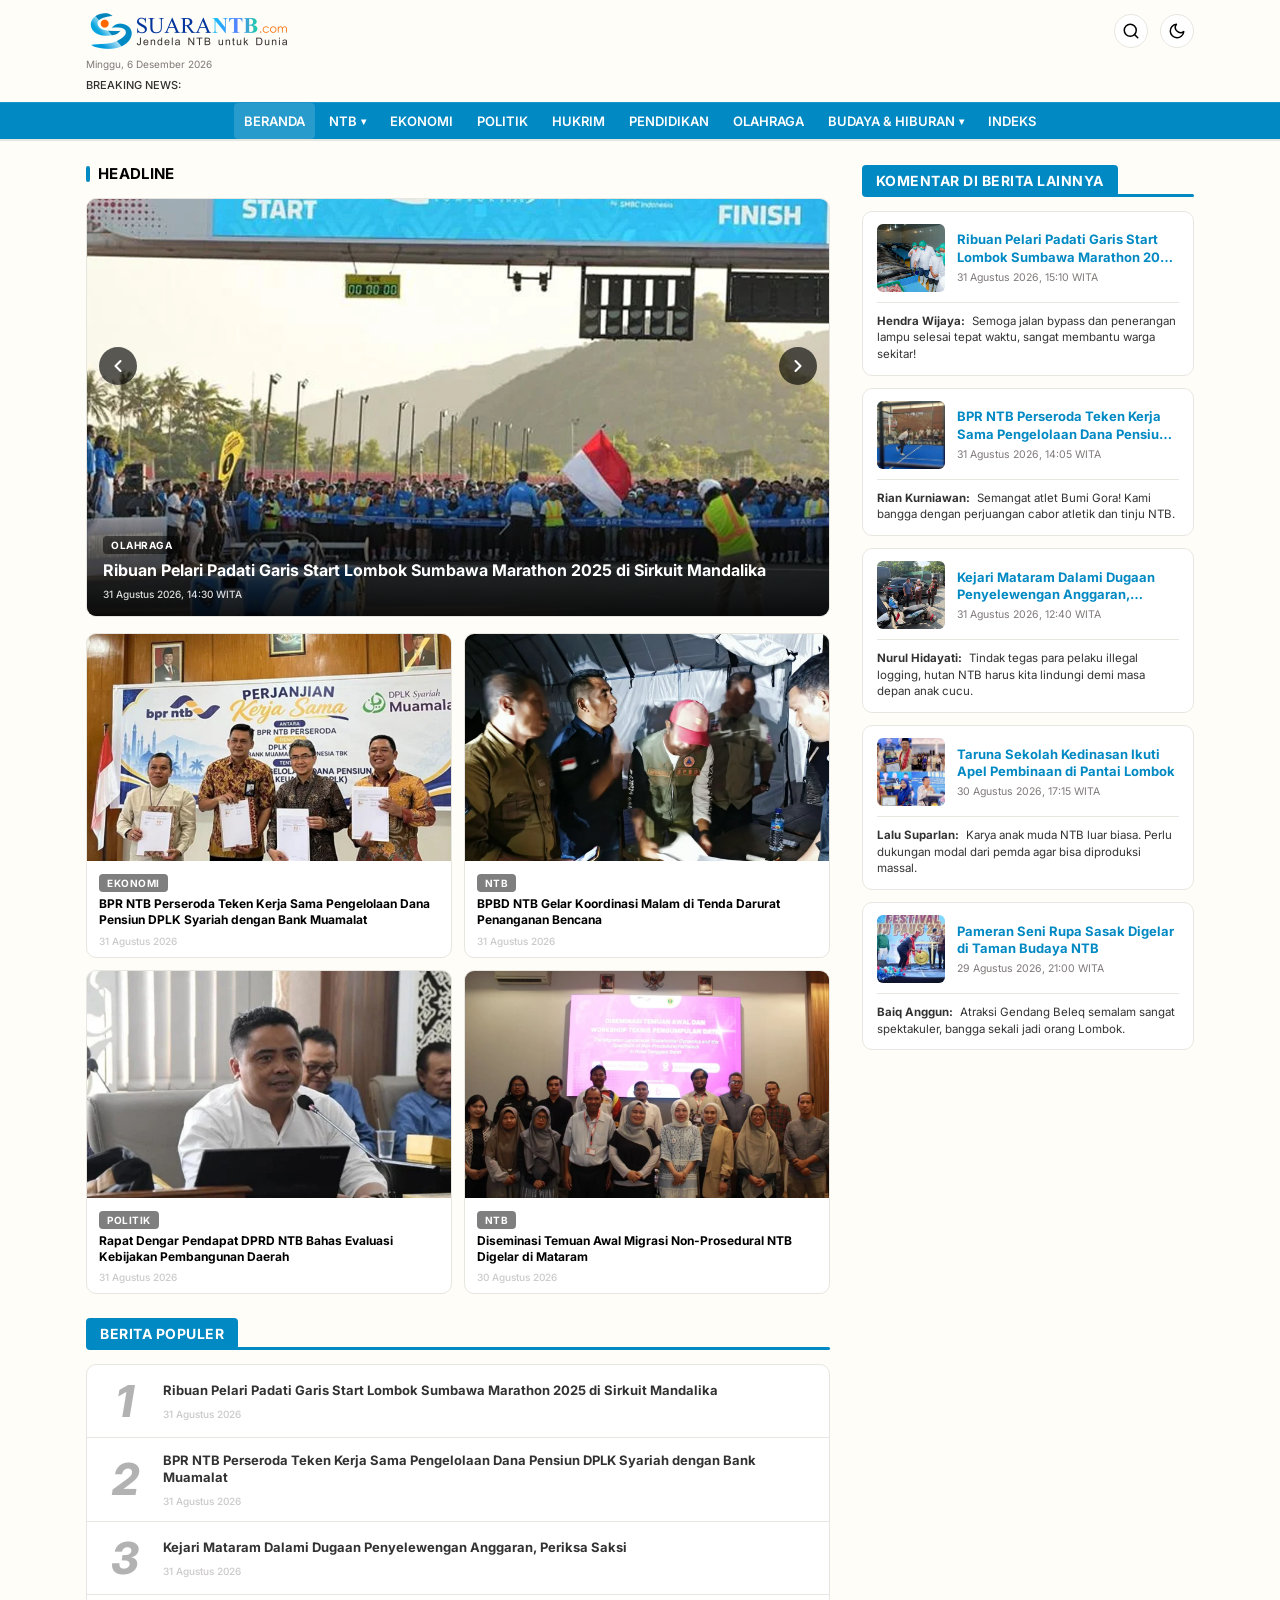
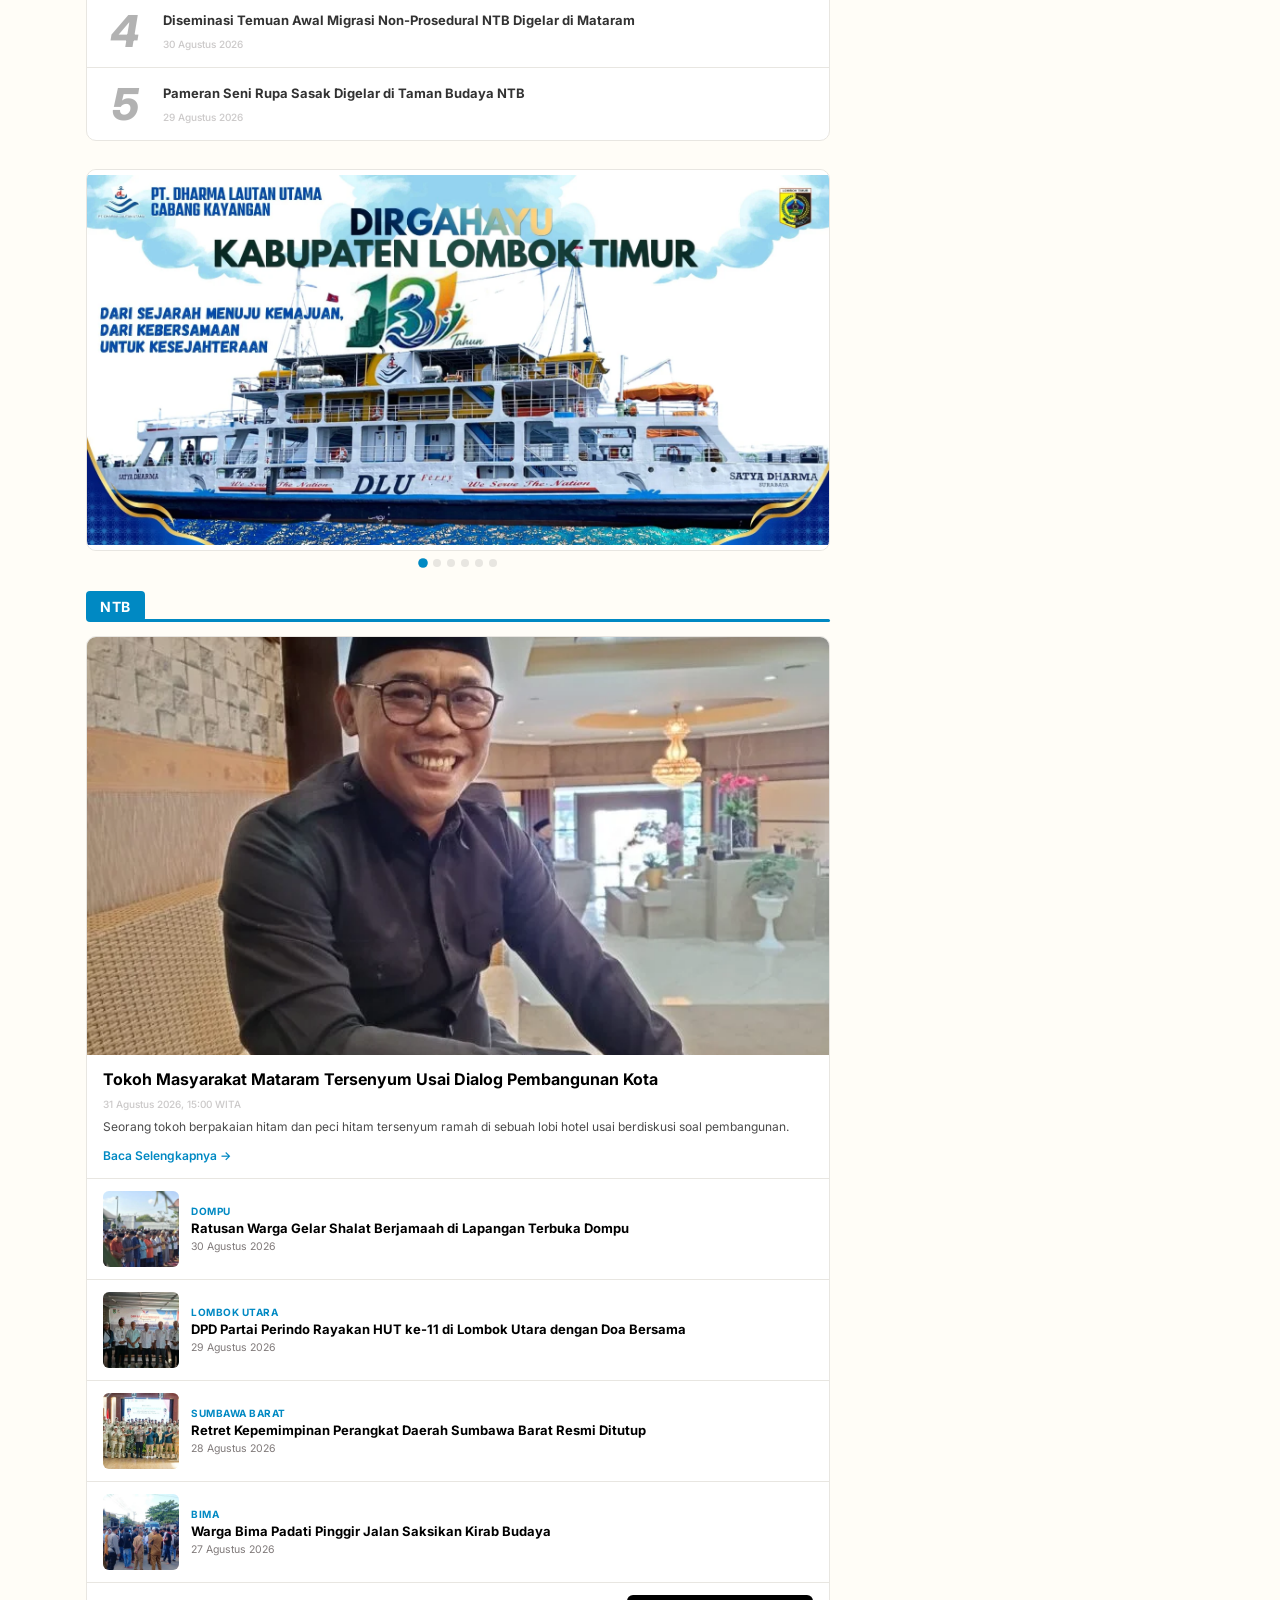
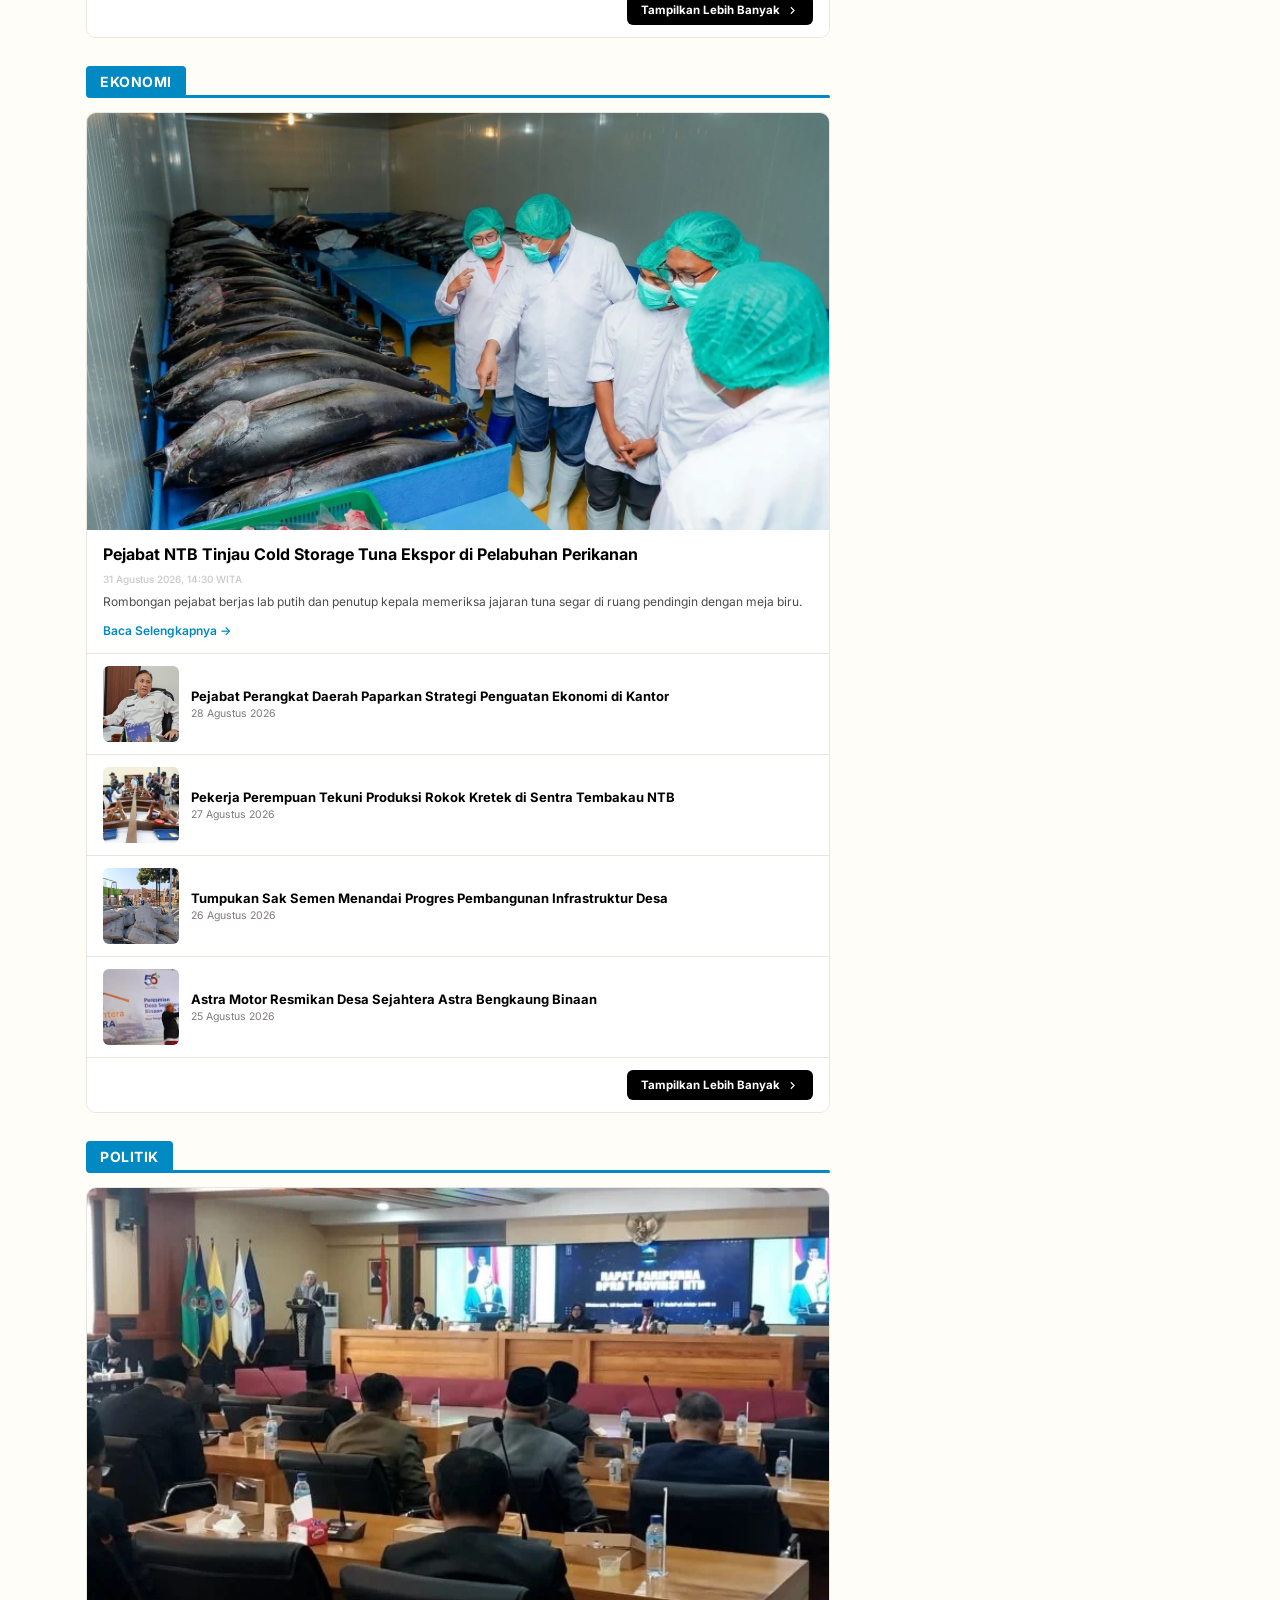
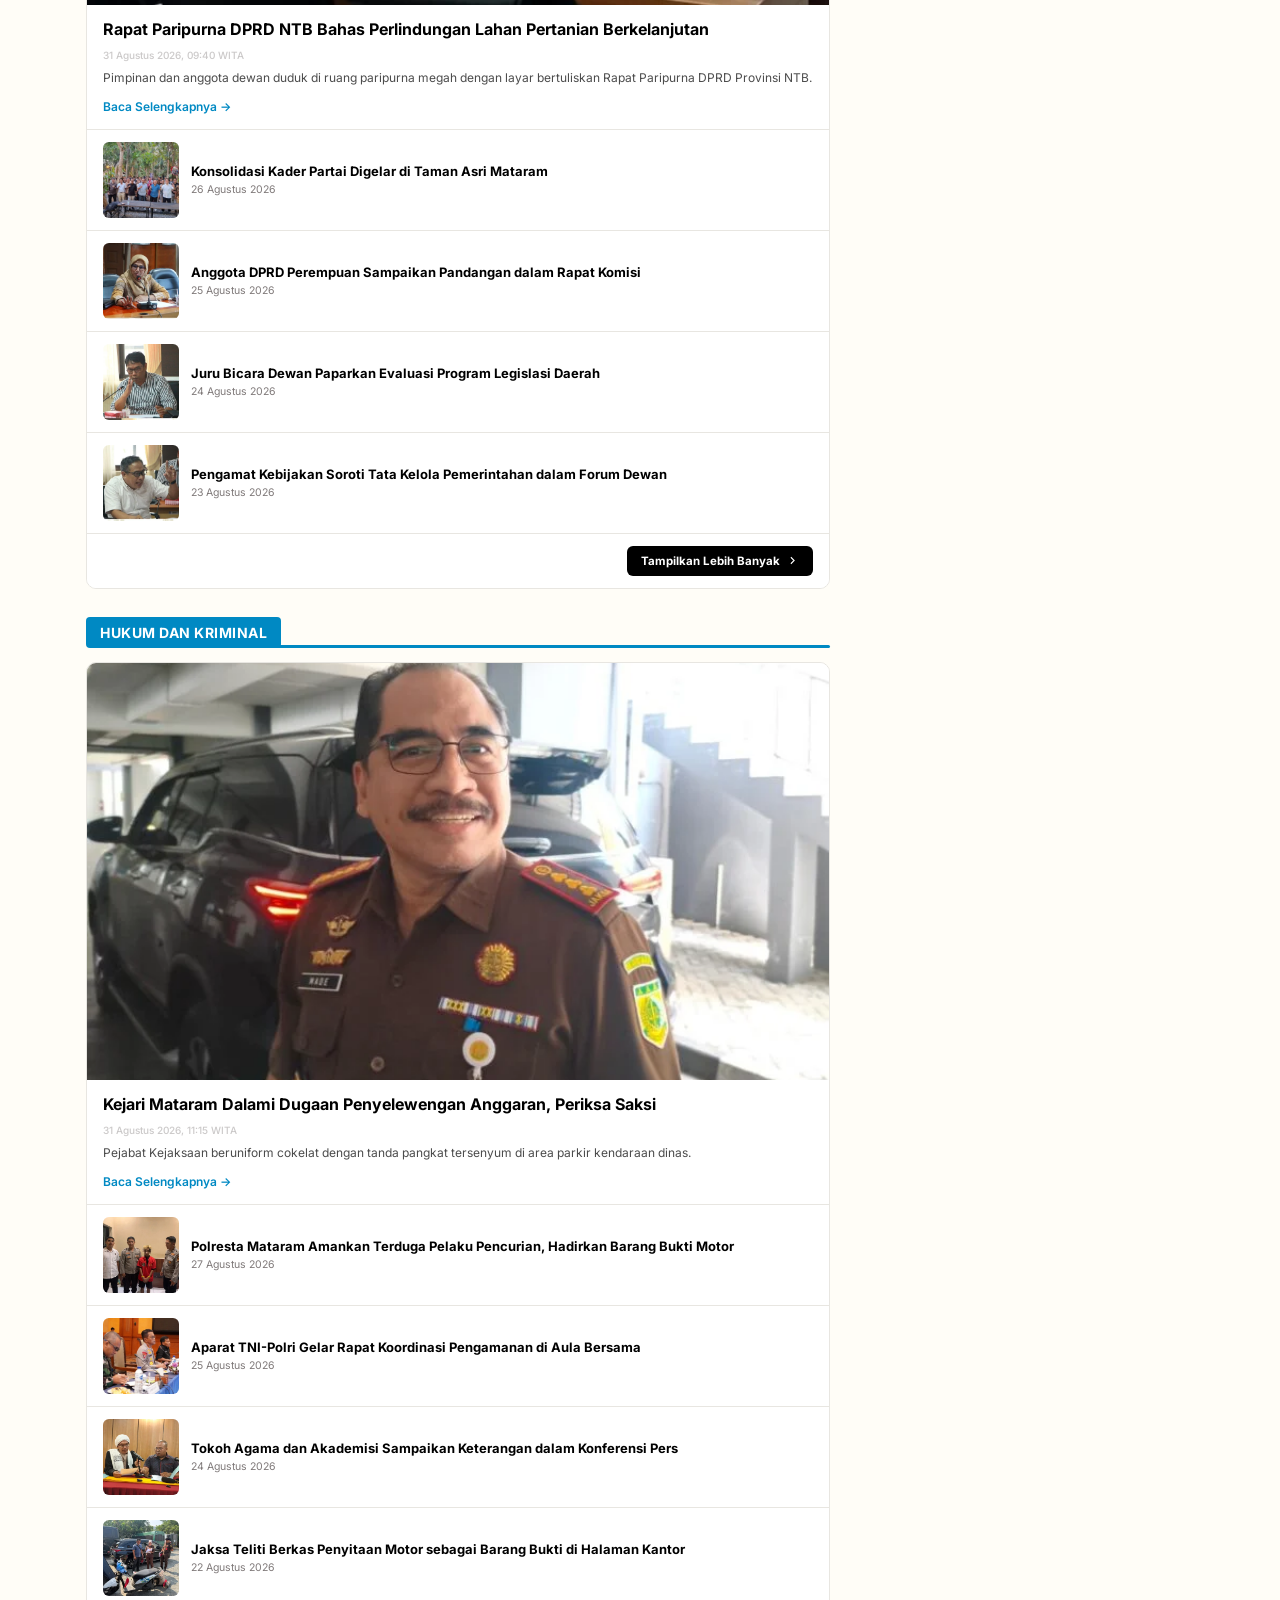
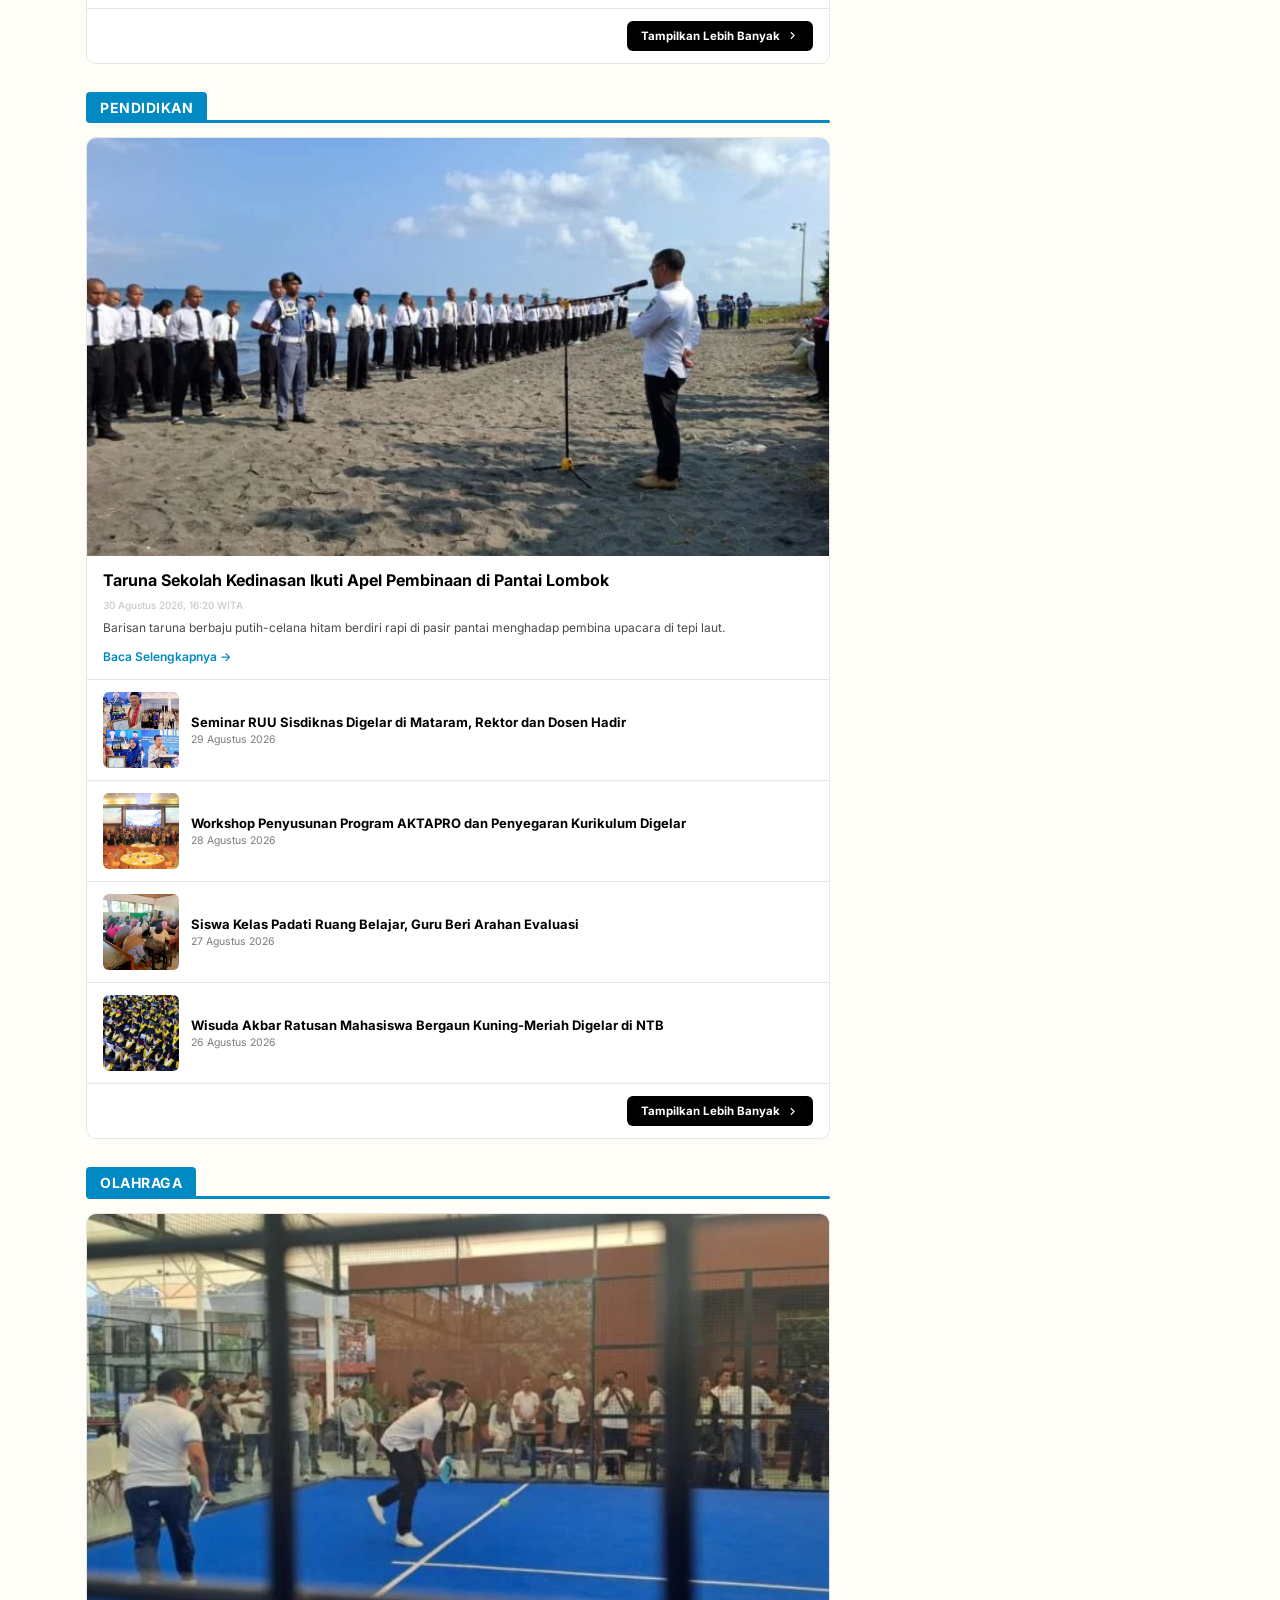
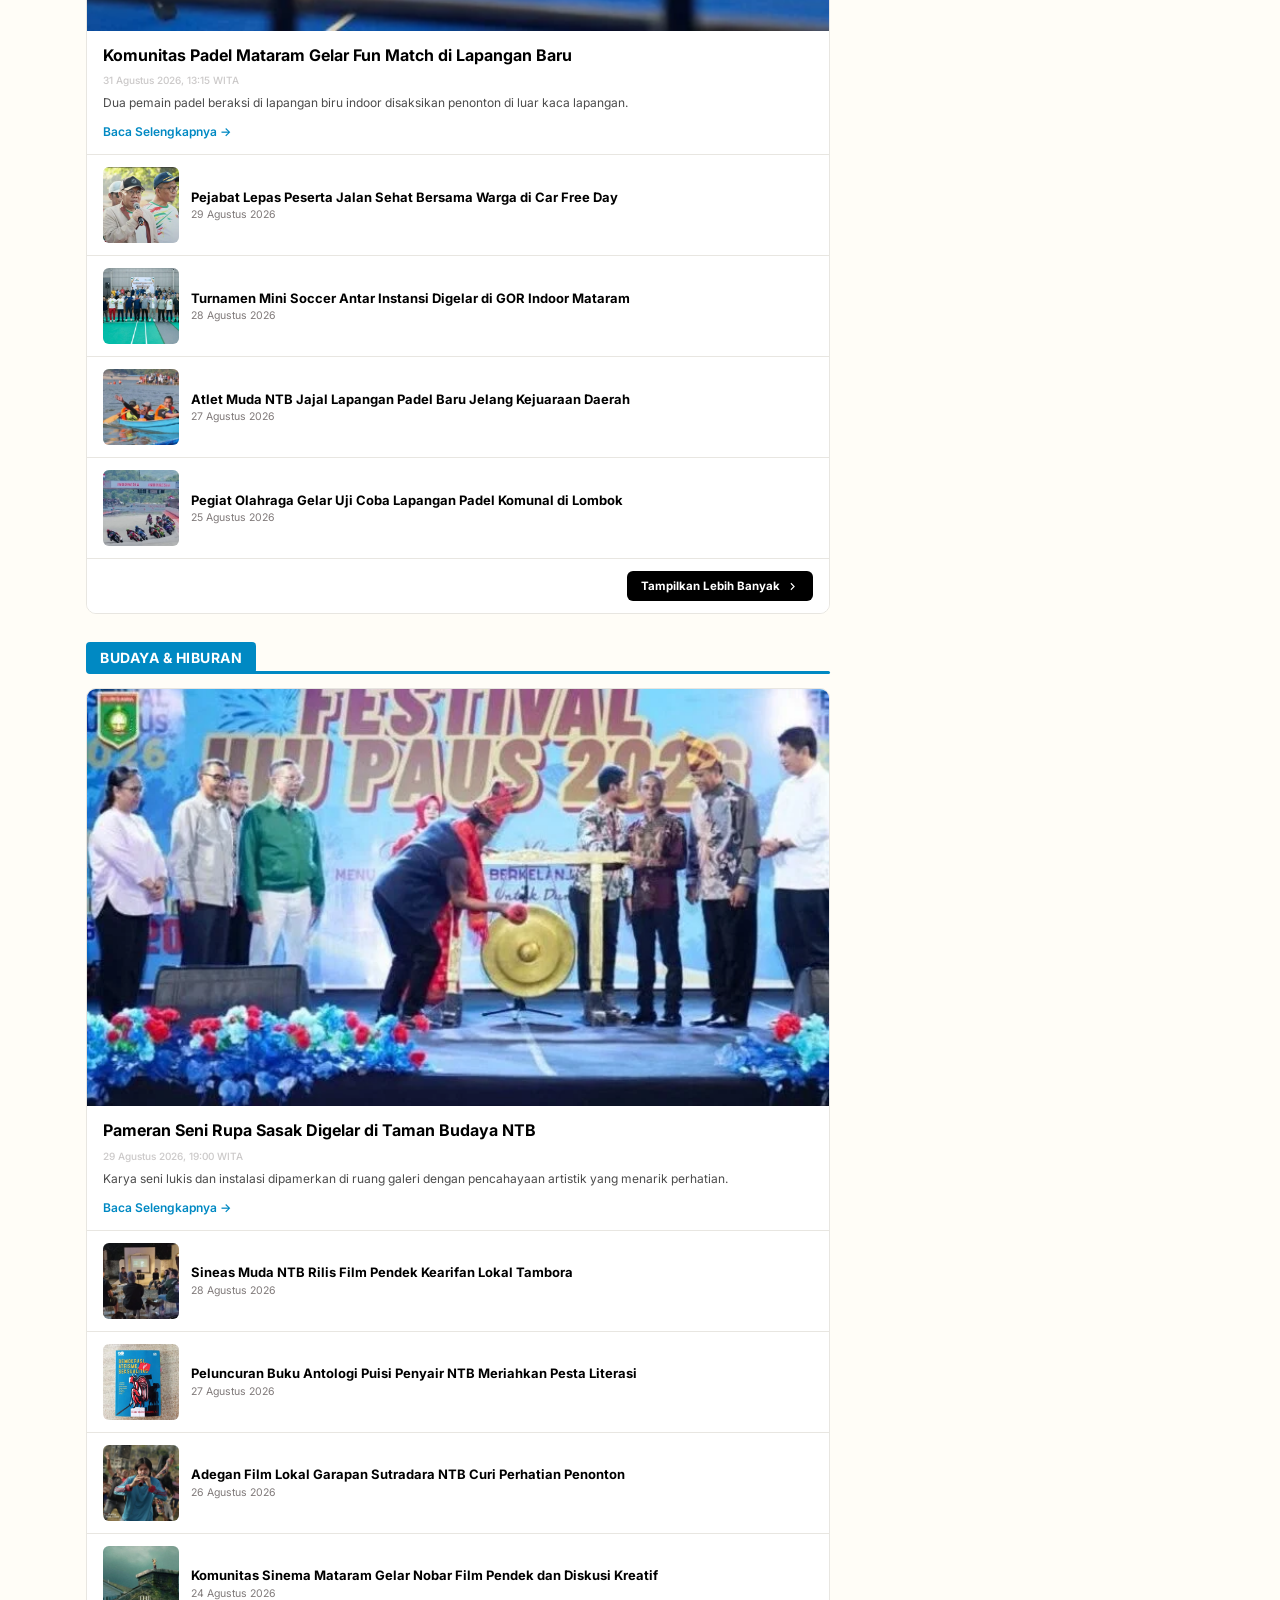
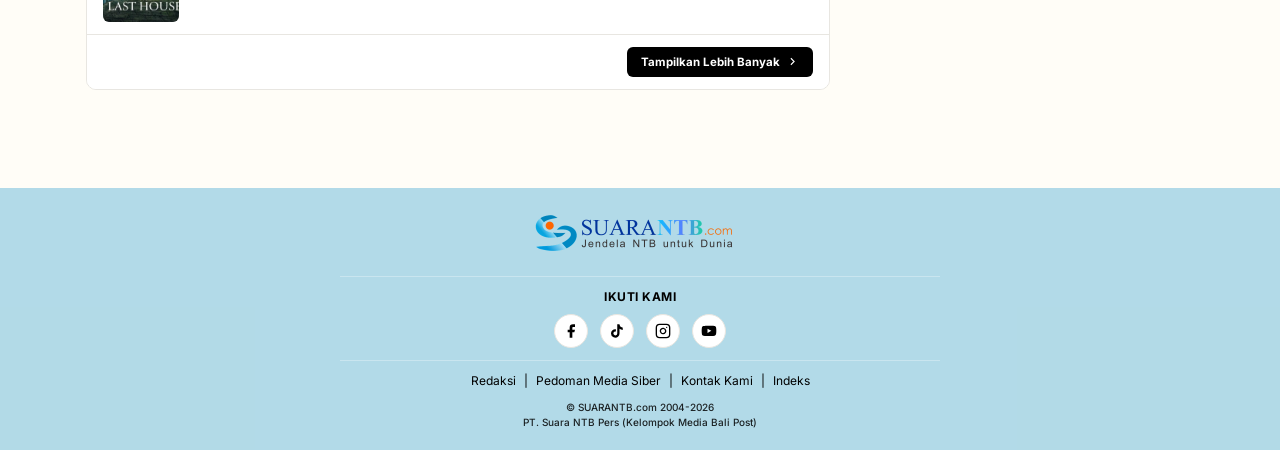
==== commit 07a09aed: "hampirjadi: sinkron gambar kategori, iklan carousel, populer trending, judul sesuai foto" ====
--- a/index.html
+++ b/index.html
@@ -14,7 +14,7 @@
       <div class="container">
         <div class="header-main-row">
           <a href="index.html" class="site-logo" aria-label="SuaraNTB Beranda">
-            <img src="images/logo_suarantb.png" alt="SuaraNTB Logo" width="219" height="42">
+            <img src="images/icon_logo/logo_suarantb.png" alt="SuaraNTB Logo" width="219" height="42">
           </a>
           <div class="header-actions">
             <!-- Search Trigger -->
@@ -41,7 +41,7 @@
           <span class="breaking-label">BREAKING NEWS:</span>
           <div class="breaking-ticker-wrap">
             <div class="breaking-ticker-content">
-              Gubernur NTB Tinjau Kesiapan Infrastruktur Jalan Menuju Sirkuit Mandalika • Kontingen NTB Targetkan Masuk 10 Besar di Ajang PON 2026 Mendatang • Polda NTB Ungkap Sindikat Penyelundupan Kayu Ilegal Lintas Pulau di Sumbawa • DPRD NTB Resmi Sahkan Raperda Perlindungan Lahan Pertanian Berkelanjutan • Inovasi Siswa SMK Lombok Timur Ciptakan Prototipe Motor Bertenaga Surya
+              Ribuan Pelari Padati Garis Start Lombok Sumbawa Marathon 2025 di Sirkuit Mandalika • BPR NTB Perseroda Teken Kerja Sama Pengelolaan Dana Pensiun DPLK Syariah dengan Bank Muamalat • BPBD NTB Gelar Koordinasi Malam di Tenda Darurat Penanganan Bencana • Rapat Dengar Pendapat DPRD NTB Bahas Evaluasi Kebijakan Pembangunan Daerah • Diseminasi Temuan Awal Migrasi Non-Prosedural NTB Digelar di Mataram
             </div>
           </div>
         </div>
@@ -137,12 +137,12 @@
                 <div class="headline-slide">
                   <div class="headline-slide-inner">
                     <div class="headline-img-wrap">
-                      <img src="https://images.unsplash.com/photo-1578874691223-a49262e0c94f?w=900&auto=format&fit=crop&q=80" alt="Gubernur NTB Tinjau Mandalika" loading="lazy">
+                      <img src="images/gambar_berita/headline_image/BN_image1.png" alt="Lombok Sumbawa Marathon Mandalika" loading="lazy">
                     </div>
                     <div class="headline-overlay-info">
-                      <div><span class="badge badge-ekonomi">Ekonomi</span></div>
+                      <div><span class="badge badge-olahraga">Olahraga</span></div>
                       <h3 class="featured-title">
-                        <a href="isi-berita.html?id=101">Gubernur NTB Tinjau Kesiapan Infrastruktur Jalan Menuju Sirkuit Mandalika</a>
+                        <a href="isi-berita.html?id=101">Ribuan Pelari Padati Garis Start Lombok Sumbawa Marathon 2025 di Sirkuit Mandalika</a>
                       </h3>
                       
                       <div class="card-meta">
@@ -156,12 +156,12 @@
                 <div class="headline-slide">
                   <div class="headline-slide-inner">
                     <div class="headline-img-wrap">
-                      <img src="https://images.unsplash.com/photo-1461896836934-ffe607ba8211?w=900&auto=format&fit=crop&q=80" alt="PON 2026 Kontingen NTB" loading="lazy">
+                      <img src="images/gambar_berita/headline_image/BN_image2.png" alt="BPR NTB Kerja Sama DPLK Syariah" loading="lazy">
                     </div>
                     <div class="headline-overlay-info">
-                      <div><span class="badge badge-olahraga">Olahraga</span></div>
+                      <div><span class="badge badge-ekonomi">Ekonomi</span></div>
                       <h3 class="featured-title">
-                        <a href="isi-berita.html?id=102">Kontingen NTB Targetkan Masuk 10 Besar di Ajang PON 2026 Mendatang</a>
+                        <a href="isi-berita.html?id=102">BPR NTB Perseroda Teken Kerja Sama Pengelolaan Dana Pensiun DPLK Syariah dengan Bank Muamalat</a>
                       </h3>
                       
                       <div class="card-meta">
@@ -175,12 +175,12 @@
                 <div class="headline-slide">
                   <div class="headline-slide-inner">
                     <div class="headline-img-wrap">
-                      <img src="https://images.unsplash.com/photo-1544620347-c4fd4a3d5957?w=900&auto=format&fit=crop&q=80" alt="Penyelundupan Kayu Ilegal" loading="lazy">
+                      <img src="images/gambar_berita/headline_image/BN_image3.png" alt="BPBD Koordinasi Tenda Darurat" loading="lazy">
                     </div>
                     <div class="headline-overlay-info">
-                      <div><span class="badge badge-hukrim">Hukum dan Kriminal</span></div>
+                      <div><span class="badge badge-umum">NTB</span></div>
                       <h3 class="featured-title">
-                        <a href="isi-berita.html?id=103">Polda NTB Ungkap Sindikat Penyelundupan Kayu Ilegal Lintas Pulau di Sumbawa</a>
+                        <a href="isi-berita.html?id=103">BPBD NTB Gelar Koordinasi Malam di Tenda Darurat Penanganan Bencana</a>
                       </h3>
                       
                       <div class="card-meta">
@@ -194,12 +194,12 @@
                 <div class="headline-slide">
                   <div class="headline-slide-inner">
                     <div class="headline-img-wrap">
-                      <img src="https://images.unsplash.com/photo-1541872703-74c5e44368f9?w=900&auto=format&fit=crop&q=80" alt="Raperda Pertanian LP2B" loading="lazy">
+                      <img src="images/gambar_berita/headline_image/BN_image4.png" alt="Rapat Dengar Pendapat DPRD" loading="lazy">
                     </div>
                     <div class="headline-overlay-info">
                       <div><span class="badge badge-politik">Politik</span></div>
                       <h3 class="featured-title">
-                        <a href="isi-berita.html?id=104">DPRD NTB Resmi Sahkan Raperda Perlindungan Lahan Pertanian Berkelanjutan</a>
+                        <a href="isi-berita.html?id=104">Rapat Dengar Pendapat DPRD NTB Bahas Evaluasi Kebijakan Pembangunan Daerah</a>
                       </h3>
                       
                       <div class="card-meta">
@@ -213,12 +213,12 @@
                 <div class="headline-slide">
                   <div class="headline-slide-inner">
                     <div class="headline-img-wrap">
-                      <img src="https://images.unsplash.com/photo-1558981806-ec527fa84c39?w=900&auto=format&fit=crop&q=80" alt="Inovasi SMK Motor Listrik" loading="lazy">
+                      <img src="images/gambar_berita/headline_image/BN_image5.png" alt="Diseminasi Migrasi Non-Prosedural" loading="lazy">
                     </div>
                     <div class="headline-overlay-info">
-                      <div><span class="badge badge-pendidikan">Pendidikan</span></div>
+                      <div><span class="badge badge-umum">NTB</span></div>
                       <h3 class="featured-title">
-                        <a href="isi-berita.html?id=105">Inovasi Siswa SMK Lombok Timur Ciptakan Prototipe Motor Bertenaga Surya</a>
+                        <a href="isi-berita.html?id=105">Diseminasi Temuan Awal Migrasi Non-Prosedural NTB Digelar di Mataram</a>
                       </h3>
                       
                       <div class="card-meta">
@@ -234,13 +234,13 @@
             <div class="headline-sub-grid">
               <article class="headline-sub-card">
                 <div class="headline-sub-thumb">
-                  <img src="https://images.unsplash.com/photo-1461896836934-ffe607ba8211?w=600&auto=format&fit=crop&q=80" alt="Kontingen NTB PON 2026" loading="lazy">
+                  <img src="images/gambar_berita/headline_image/BN_image2.png" alt="BPR NTB Kerja Sama DPLK Syariah" loading="lazy">
                 </div>
                 <div class="headline-sub-body">
                   <div>
-                    <span class="badge badge-olahraga">Olahraga</span>
+                    <span class="badge badge-ekonomi">Ekonomi</span>
                     <h4 class="headline-sub-title">
-                      <a href="isi-berita.html?id=102">Kontingen NTB Targetkan Masuk 10 Besar di Ajang PON 2026 Mendatang</a>
+                      <a href="isi-berita.html?id=102">BPR NTB Perseroda Teken Kerja Sama Pengelolaan Dana Pensiun DPLK Syariah dengan Bank Muamalat</a>
                     </h4>
                   </div>
                   <div class="card-meta"><span>31 Agustus 2026</span></div>
@@ -249,13 +249,13 @@
 
               <article class="headline-sub-card">
                 <div class="headline-sub-thumb">
-                  <img src="https://images.unsplash.com/photo-1544620347-c4fd4a3d5957?w=600&auto=format&fit=crop&q=80" alt="Penyelundupan Kayu Ilegal" loading="lazy">
+                  <img src="images/gambar_berita/headline_image/BN_image3.png" alt="BPBD Koordinasi Tenda Darurat" loading="lazy">
                 </div>
                 <div class="headline-sub-body">
                   <div>
-                    <span class="badge badge-hukrim">Hukum & Kriminal</span>
+                    <span class="badge badge-umum">NTB</span>
                     <h4 class="headline-sub-title">
-                      <a href="isi-berita.html?id=103">Polda NTB Ungkap Sindikat Penyelundupan Kayu Ilegal di Sumbawa</a>
+                      <a href="isi-berita.html?id=103">BPBD NTB Gelar Koordinasi Malam di Tenda Darurat Penanganan Bencana</a>
                     </h4>
                   </div>
                   <div class="card-meta"><span>31 Agustus 2026</span></div>
@@ -264,13 +264,13 @@
 
               <article class="headline-sub-card">
                 <div class="headline-sub-thumb">
-                  <img src="https://images.unsplash.com/photo-1541872703-74c5e44368f9?w=600&auto=format&fit=crop&q=80" alt="Raperda LP2B" loading="lazy">
+                  <img src="images/gambar_berita/headline_image/BN_image4.png" alt="Rapat Dengar Pendapat DPRD" loading="lazy">
                 </div>
                 <div class="headline-sub-body">
                   <div>
                     <span class="badge badge-politik">Politik</span>
                     <h4 class="headline-sub-title">
-                      <a href="isi-berita.html?id=104">DPRD NTB Resmi Sahkan Raperda Perlindungan Lahan Pertanian</a>
+                      <a href="isi-berita.html?id=104">Rapat Dengar Pendapat DPRD NTB Bahas Evaluasi Kebijakan Pembangunan Daerah</a>
                     </h4>
                   </div>
                   <div class="card-meta"><span>31 Agustus 2026</span></div>
@@ -279,13 +279,13 @@
 
               <article class="headline-sub-card">
                 <div class="headline-sub-thumb">
-                  <img src="https://images.unsplash.com/photo-1558981806-ec527fa84c39?w=600&auto=format&fit=crop&q=80" alt="Motor Listrik Surya" loading="lazy">
+                  <img src="images/gambar_berita/headline_image/BN_image5.png" alt="Diseminasi Migrasi NTB" loading="lazy">
                 </div>
                 <div class="headline-sub-body">
                   <div>
-                    <span class="badge badge-pendidikan">Pendidikan</span>
+                    <span class="badge badge-umum">NTB</span>
                     <h4 class="headline-sub-title">
-                      <a href="isi-berita.html?id=105">Inovasi Siswa SMK Lombok Timur Motor Bertenaga Surya</a>
+                      <a href="isi-berita.html?id=105">Diseminasi Temuan Awal Migrasi Non-Prosedural NTB Digelar di Mataram</a>
                     </h4>
                   </div>
                   <div class="card-meta"><span>30 Agustus 2026</span></div>
@@ -308,7 +308,7 @@
                   <div class="popular-number-large">1</div>
                   <div class="popular-content-unified">
                     <h3 class="popular-title">
-                      <a href="isi-berita.html?id=101">Gubernur NTB Tinjau Kesiapan Infrastruktur Jalan Menuju Sirkuit Mandalika</a>
+                      <a href="isi-berita.html?id=101">Ribuan Pelari Padati Garis Start Lombok Sumbawa Marathon 2025 di Sirkuit Mandalika</a>
                     </h3>
                     <div class="card-meta"><span>31 Agustus 2026</span></div>
                   </div>
@@ -320,7 +320,7 @@
                   <div class="popular-number-large">2</div>
                   <div class="popular-content-unified">
                     <h3 class="popular-title">
-                      <a href="isi-berita.html?id=102">Kontingen NTB Targetkan Masuk 10 Besar di Ajang PON 2026 Mendatang</a>
+                      <a href="isi-berita.html?id=102">BPR NTB Perseroda Teken Kerja Sama Pengelolaan Dana Pensiun DPLK Syariah dengan Bank Muamalat</a>
                     </h3>
                     <div class="card-meta"><span>31 Agustus 2026</span></div>
                   </div>
@@ -332,7 +332,7 @@
                   <div class="popular-number-large">3</div>
                   <div class="popular-content-unified">
                     <h3 class="popular-title">
-                      <a href="isi-berita.html?id=103">Polda NTB Ungkap Jaringan Penyelundupan Kayu Ilegal di Sumbawa</a>
+                      <a href="isi-berita.html?id=103">Kejari Mataram Dalami Dugaan Penyelewengan Anggaran, Periksa Saksi</a>
                     </h3>
                     <div class="card-meta"><span>31 Agustus 2026</span></div>
                   </div>
@@ -344,7 +344,7 @@
                   <div class="popular-number-large">4</div>
                   <div class="popular-content-unified">
                     <h3 class="popular-title">
-                      <a href="isi-berita.html?id=105">Inovasi Siswa SMK Lombok Timur Motor Bertenaga Surya</a>
+                      <a href="isi-berita.html?id=105">Diseminasi Temuan Awal Migrasi Non-Prosedural NTB Digelar di Mataram</a>
                     </h3>
                     <div class="card-meta"><span>30 Agustus 2026</span></div>
                   </div>
@@ -356,7 +356,7 @@
                   <div class="popular-number-large">5</div>
                   <div class="popular-content-unified">
                     <h3 class="popular-title">
-                      <a href="isi-berita.html?id=5">Festival Pesona Senggigi Kembali Digelar, Angkat Seni Tradisi Sasak</a>
+                      <a href="isi-berita.html?id=5">Pameran Seni Rupa Sasak Digelar di Taman Budaya NTB</a>
                     </h3>
                     <div class="card-meta"><span>29 Agustus 2026</span></div>
                   </div>
@@ -366,36 +366,26 @@
             </div>
           </section>
 
-          <!-- Ad Banner Carousel (setelah Berita Populer) -->
-          <section class="ad-carousel-section js-ad-carousel" aria-label="Iklan Banner">
-            <div class="ad-banner-frame">
-              <div class="ad-banner-slides">
-                <div class="ad-banner-slide">
-                  <div class="ad-placeholder">
-                    <span>RUANG IKLAN SPONSOR #1</span>
-                    <strong>Festival Pesona Senggigi 2026 — Kunjungi & Rasakan Pesona Budaya Sasak</strong>
-                  </div>
-                </div>
-                <div class="ad-banner-slide">
-                  <div class="ad-placeholder">
-                    <span>RUANG IKLAN SPONSOR #2</span>
-                    <strong>Bank NTB Syariah — Mitra Terpercaya Kemandirian Ekonomi Umat</strong>
-                  </div>
-                </div>
-                <div class="ad-banner-slide">
-                  <div class="ad-placeholder">
-                    <span>RUANG IKLAN SPONSOR #3</span>
-                    <strong>Layanan Samsat Keliling Mataram — Mudah, Cepat, dan Dekat</strong>
-                  </div>
-                </div>
-              </div>
-            </div>
-            <div class="ad-carousel-dots">
-              <button class="ad-dot active" aria-label="Slide 1"></button>
-              <button class="ad-dot" aria-label="Slide 2"></button>
-              <button class="ad-dot" aria-label="Slide 3"></button>
-            </div>
-          </section>
+      <section class="ad-carousel-section js-ad-carousel" aria-label="Iklan Banner">
+        <div class="ad-banner-frame">
+          <div class="ad-banner-slides">
+            <div class="ad-banner-slide"><img src="images/iklan_info/IKLAN-DLU-HUT-LOMBOK-TIMUR.webp" alt="Iklan DLU HUT Lombok Timur" loading="lazy"></div>
+            <div class="ad-banner-slide"><img src="images/iklan_info/IKLAN-QUNCI-VILLAS.webp" alt="Iklan Qunci Villas" loading="lazy"></div>
+            <div class="ad-banner-slide"><img src="images/iklan_info/image 11.png" alt="Iklan 3" loading="lazy"></div>
+            <div class="ad-banner-slide"><img src="images/iklan_info/image 12.png" alt="Iklan 4" loading="lazy"></div>
+            <div class="ad-banner-slide"><img src="images/iklan_info/image 13.png" alt="Iklan 5" loading="lazy"></div>
+            <div class="ad-banner-slide"><img src="images/iklan_info/image 14.png" alt="Iklan 6" loading="lazy"></div>
+          </div>
+        </div>
+        <div class="ad-carousel-dots">
+          <button class="ad-dot active" aria-label="Slide 1"></button>
+          <button class="ad-dot" aria-label="Slide 2"></button>
+          <button class="ad-dot" aria-label="Slide 3"></button>
+          <button class="ad-dot" aria-label="Slide 4"></button>
+          <button class="ad-dot" aria-label="Slide 5"></button>
+          <button class="ad-dot" aria-label="Slide 6"></button>
+        </div>
+      </section>
 
           <!-- ==================== 3. SECTION KATEGORI (FRAME BERSATU, DIVIDER TIPIS, TANPA LABEL DI FEATURED) ==================== -->
 
@@ -408,15 +398,15 @@
               <!-- Berita Featured (Tanpa label kategori) -->
               <article class="category-featured-top">
                 <div class="category-featured-thumb">
-                  <img src="https://images.unsplash.com/photo-1519331379826-f10be5486c6f?w=900&auto=format&fit=crop&q=80" alt="Revitalisasi Udayana Mataram" loading="lazy">
+                  <img src="images/gambar_berita/ntb_image/mataram/IMG-20260924-WA0100-696x522.webp" alt="Revitalisasi Udayana Mataram" loading="lazy">
                 </div>
                 <div class="category-featured-body">
                   <h3 class="featured-title">
-                    <a href="isi-berita.html?id=201">Revitalisasi Ruang Terbuka Hijau Kota Mataram Sasar Kawasan Udayana</a>
+                    <a href="isi-berita.html?id=201">Tokoh Masyarakat Mataram Tersenyum Usai Dialog Pembangunan Kota</a>
                   </h3>
                   <div class="card-meta"><span>31 Agustus 2026, 15:00 WITA</span></div>
                   <p class="featured-excerpt">
-                    Pemerintah Kota Mataram mempercantik trotoar dan fasilitas ramah anak di sepanjang Jalan Udayana guna meningkatkan kenyamanan ruang publik perkotaan dan sarana olahraga warga.
+                    Seorang tokoh berpakaian hitam dan peci hitam tersenyum ramah di sebuah lobi hotel usai berdiskusi soal pembangunan.
                   </p>
                   <div><a href="isi-berita.html?id=201" class="featured-link">Baca Selengkapnya →</a></div>
                 </div>
@@ -428,10 +418,10 @@
               <div class="category-unified-list">
                 <!-- Item 1 -->
                 <article class="category-sub-item">
-                  <div class="category-sub-thumb"><img src="https://images.unsplash.com/photo-1500937386664-56d1dfef3854?w=400&auto=format&fit=crop&q=80" alt="Petani Jagung Dompu" loading="lazy"></div>
+                  <div class="category-sub-thumb"><img src="images/gambar_berita/ntb_image/dompu/WhatsApp-Image-2026-09-20-at-19.13.26-696x387.webp" alt="Petani Jagung Dompu" loading="lazy"></div>
                   <div class="category-sub-body">
                     <span class="category-sub-region">Dompu</span>
-                    <h4 class="category-sub-title"><a href="isi-berita.html?id=202">Petani Jagung di Dompu Mulai Memasuki Musim Tanam Kedua</a></h4>
+                    <h4 class="category-sub-title"><a href="isi-berita.html?id=202">Ratusan Warga Gelar Shalat Berjamaah di Lapangan Terbuka Dompu</a></h4>
                     <div class="category-sub-meta">30 Agustus 2026</div>
                   </div>
                 </article>
@@ -439,10 +429,10 @@
 
                 <!-- Item 2 -->
                 <article class="category-sub-item">
-                  <div class="category-sub-thumb"><img src="https://images.unsplash.com/photo-1537996194471-e657df975ab4?w=400&auto=format&fit=crop&q=80" alt="Tiga Gili Lombok Utara" loading="lazy"></div>
+                  <div class="category-sub-thumb"><img src="images/gambar_berita/ntb_image/lombok_utara/WhatsApp-Image-2026-09-17-at-22.05.04-696x392.webp" alt="Tiga Gili Lombok Utara" loading="lazy"></div>
                   <div class="category-sub-body">
                     <span class="category-sub-region">Lombok Utara</span>
-                    <h4 class="category-sub-title"><a href="isi-berita.html?id=203">Pesona Tiga Gili di Lombok Utara Tarik Ratusan Wisman</a></h4>
+                    <h4 class="category-sub-title"><a href="isi-berita.html?id=203">DPD Partai Perindo Rayakan HUT ke-11 di Lombok Utara dengan Doa Bersama</a></h4>
                     <div class="category-sub-meta">29 Agustus 2026</div>
                   </div>
                 </article>
@@ -450,10 +440,10 @@
 
                 <!-- Item 3 -->
                 <article class="category-sub-item">
-                  <div class="category-sub-thumb"><img src="https://images.unsplash.com/photo-1544551763-46a013bb70d5?w=400&auto=format&fit=crop&q=80" alt="Bantuan Nelayan Sumbawa Barat" loading="lazy"></div>
+                  <div class="category-sub-thumb"><img src="images/gambar_berita/ntb_image/sumbawa_barat/WhatsApp-Image-2026-09-20-at-19.15.36-696x433.webp" alt="Bantuan Nelayan Sumbawa Barat" loading="lazy"></div>
                   <div class="category-sub-body">
                     <span class="category-sub-region">Sumbawa Barat</span>
-                    <h4 class="category-sub-title"><a href="isi-berita.html?id=204">Pemkab Sumbawa Barat Salurkan Alat Tangkap Nelayan Modern</a></h4>
+                    <h4 class="category-sub-title"><a href="isi-berita.html?id=204">Retret Kepemimpinan Perangkat Daerah Sumbawa Barat Resmi Ditutup</a></h4>
                     <div class="category-sub-meta">28 Agustus 2026</div>
                   </div>
                 </article>
@@ -461,10 +451,10 @@
 
                 <!-- Item 4 -->
                 <article class="category-sub-item">
-                  <div class="category-sub-thumb"><img src="https://images.unsplash.com/photo-1534447677768-be436bb09401?w=400&auto=format&fit=crop&q=80" alt="Pacuan Kuda Bima" loading="lazy"></div>
+                  <div class="category-sub-thumb"><img src="images/gambar_berita/ntb_image/bima/WhatsApp-Image-2026-09-21-at-07.03.34-696x392.webp" alt="Pacuan Kuda Bima" loading="lazy"></div>
                   <div class="category-sub-body">
                     <span class="category-sub-region">Bima</span>
-                    <h4 class="category-sub-title"><a href="isi-berita.html?id=205">Tradisi Pacuan Kuda di Bima Tetap Jadi Magnet Wisata Budaya</a></h4>
+                    <h4 class="category-sub-title"><a href="isi-berita.html?id=205">Warga Bima Padati Pinggir Jalan Saksikan Kirab Budaya</a></h4>
                     <div class="category-sub-meta">27 Agustus 2026</div>
                   </div>
                 </article>
@@ -488,15 +478,15 @@
             <div class="section-frame">
               <article class="category-featured-top">
                 <div class="category-featured-thumb">
-                  <img src="https://images.unsplash.com/photo-1578874691223-a49262e0c94f?w=900&auto=format&fit=crop&q=80" alt="Infrastruktur Mandalika" loading="lazy">
+                  <img src="images/gambar_berita/ekonimi_image/IMG-20260924-WA0117.webp" alt="Cold Storage Tuna" loading="lazy">
                 </div>
                 <div class="category-featured-body">
                   <h3 class="featured-title">
-                    <a href="isi-berita.html?id=1">Gubernur NTB Tinjau Kesiapan Infrastruktur Jalan Menuju Sirkuit Mandalika</a>
+                    <a href="isi-berita.html?id=1">Pejabat NTB Tinjau Cold Storage Tuna Ekspor di Pelabuhan Perikanan</a>
                   </h3>
                   <div class="card-meta"><span>31 Agustus 2026, 14:30 WITA</span></div>
                   <p class="featured-excerpt">
-                    Pemerintah Provinsi NTB memastikan percepatan pengerjaan akses jalan utama penunjang pariwisata Mandalika tuntas sebelum agenda internasional berlangsung.
+                    Rombongan pejabat berjas lab putih dan penutup kepala memeriksa jajaran tuna segar di ruang pendingin dengan meja biru.
                   </p>
                   <div><a href="isi-berita.html?id=1" class="featured-link">Baca Selengkapnya →</a></div>
                 </div>
@@ -506,36 +496,36 @@
 
               <div class="category-unified-list">
                 <article class="category-sub-item">
-                  <div class="category-sub-thumb"><img src="https://images.unsplash.com/photo-1588872657578-7efd1f1555ed?w=400&auto=format&fit=crop&q=80" alt="Harga Cabai" loading="lazy"></div>
-                  <div class="category-sub-body">
-                    <h4 class="category-sub-title"><a href="isi-berita.html?id=6">Harga Cabai Rawit di Pasar Tradisional Mataram Mulai Berangsur Turun</a></h4>
+                  <div class="category-sub-thumb"><img src="images/gambar_berita/ekonimi_image/IMG-20260924-WA0118-696x508.webp" alt="Harga Cabai" loading="lazy"></div>
+                  <div class="category-sub-body">
+                    <h4 class="category-sub-title"><a href="isi-berita.html?id=6">Pejabat Perangkat Daerah Paparkan Strategi Penguatan Ekonomi di Kantor</a></h4>
                     <div class="category-sub-meta">28 Agustus 2026</div>
                   </div>
                 </article>
                 <div class="section-item-divider"></div>
 
                 <article class="category-sub-item">
-                  <div class="category-sub-thumb"><img src="https://images.unsplash.com/photo-1518548419970-58e3b4079ab2?w=400&auto=format&fit=crop&q=80" alt="Desa Sade" loading="lazy"></div>
-                  <div class="category-sub-body">
-                    <h4 class="category-sub-title"><a href="isi-berita.html?id=301">Pariwisata Desa Sade Alami Lonjakan Kunjungan Sebesar 25 Persen</a></h4>
+                  <div class="category-sub-thumb"><img src="images/gambar_berita/ekonimi_image/PRODUKSI-696x389.webp" alt="Desa Sade" loading="lazy"></div>
+                  <div class="category-sub-body">
+                    <h4 class="category-sub-title"><a href="isi-berita.html?id=301">Pekerja Perempuan Tekuni Produksi Rokok Kretek di Sentra Tembakau NTB</a></h4>
                     <div class="category-sub-meta">27 Agustus 2026</div>
                   </div>
                 </article>
                 <div class="section-item-divider"></div>
 
                 <article class="category-sub-item">
-                  <div class="category-sub-thumb"><img src="https://images.unsplash.com/photo-1559526324-4b87b5e36e44?w=400&auto=format&fit=crop&q=80" alt="Bank NTB Syariah" loading="lazy"></div>
-                  <div class="category-sub-body">
-                    <h4 class="category-sub-title"><a href="isi-berita.html?id=302">Bank NTB Syariah Catat Pertumbuhan Aset Dua Digit Semester Ini</a></h4>
+                  <div class="category-sub-thumb"><img src="images/gambar_berita/ekonimi_image/SEMEN-696x494.webp" alt="Bank NTB Syariah" loading="lazy"></div>
+                  <div class="category-sub-body">
+                    <h4 class="category-sub-title"><a href="isi-berita.html?id=302">Tumpukan Sak Semen Menandai Progres Pembangunan Infrastruktur Desa</a></h4>
                     <div class="category-sub-meta">26 Agustus 2026</div>
                   </div>
                 </article>
                 <div class="section-item-divider"></div>
 
                 <article class="category-sub-item">
-                  <div class="category-sub-thumb"><img src="https://images.unsplash.com/photo-1526304640581-d334cdbbf45e?w=400&auto=format&fit=crop&q=80" alt="Pabrik Rumput Laut" loading="lazy"></div>
-                  <div class="category-sub-body">
-                    <h4 class="category-sub-title"><a href="isi-berita.html?id=303">Investasi Pabrik Pengolahan Rumput Laut Siap Beroperasi di Teluk Saleh</a></h4>
+                  <div class="category-sub-thumb"><img src="images/gambar_berita/ekonimi_image/IMG-20260925-WA0076.webp" alt="Pabrik Rumput Laut" loading="lazy"></div>
+                  <div class="category-sub-body">
+                    <h4 class="category-sub-title"><a href="isi-berita.html?id=303">Astra Motor Resmikan Desa Sejahtera Astra Bengkaung Binaan</a></h4>
                     <div class="category-sub-meta">25 Agustus 2026</div>
                   </div>
                 </article>
@@ -558,15 +548,15 @@
             <div class="section-frame">
               <article class="category-featured-top">
                 <div class="category-featured-thumb">
-                  <img src="https://images.unsplash.com/photo-1541872703-74c5e44368f9?w=900&auto=format&fit=crop&q=80" alt="DPRD NTB Raperda" loading="lazy">
+                  <img src="images/gambar_berita/politik_image/IMG-20260918-WA0112-696x522.webp" alt="DPRD NTB Raperda" loading="lazy">
                 </div>
                 <div class="category-featured-body">
                   <h3 class="featured-title">
-                    <a href="isi-berita.html?id=3">DPRD NTB Sahkan Raperda Perlindungan Lahan Pertanian Berkelanjutan</a>
+                    <a href="isi-berita.html?id=3">Rapat Paripurna DPRD NTB Bahas Perlindungan Lahan Pertanian Berkelanjutan</a>
                   </h3>
                   <div class="card-meta"><span>31 Agustus 2026, 09:40 WITA</span></div>
                   <p class="featured-excerpt">
-                    Sidang paripurna DPRD NTB menyetujui rancangan peraturan daerah guna membendung alih fungsi lahan sawah produktif di Pulau Lombok dan Sumbawa demi kedaulatan pangan.
+                    Pimpinan dan anggota dewan duduk di ruang paripurna megah dengan layar bertuliskan Rapat Paripurna DPRD Provinsi NTB.
                   </p>
                   <div><a href="isi-berita.html?id=3" class="featured-link">Baca Selengkapnya →</a></div>
                 </div>
@@ -576,36 +566,36 @@
 
               <div class="category-unified-list">
                 <article class="category-sub-item">
-                  <div class="category-sub-thumb"><img src="https://images.unsplash.com/photo-1540910419892-4a36d2c3266c?w=400&auto=format&fit=crop&q=80" alt="KPU Simulasi" loading="lazy"></div>
-                  <div class="category-sub-body">
-                    <h4 class="category-sub-title"><a href="isi-berita.html?id=8">KPU NTB Siapkan Simulasi Pemilihan Kepala Daerah di Wilayah Terpencil</a></h4>
+                  <div class="category-sub-thumb"><img src="images/gambar_berita/politik_image/IMG-20260918-WA0119-696x392.webp" alt="KPU Simulasi" loading="lazy"></div>
+                  <div class="category-sub-body">
+                    <h4 class="category-sub-title"><a href="isi-berita.html?id=8">Konsolidasi Kader Partai Digelar di Taman Asri Mataram</a></h4>
                     <div class="category-sub-meta">26 Agustus 2026</div>
                   </div>
                 </article>
                 <div class="section-item-divider"></div>
 
                 <article class="category-sub-item">
-                  <div class="category-sub-thumb"><img src="https://images.unsplash.com/photo-1529107386315-e1a2ed48a620?w=400&auto=format&fit=crop&q=80" alt="Bawaslu Digital" loading="lazy"></div>
-                  <div class="category-sub-body">
-                    <h4 class="category-sub-title"><a href="isi-berita.html?id=401">Bawaslu NTB Luncurkan Gerakan Partisipatif Awasi Kampanye Digital</a></h4>
+                  <div class="category-sub-thumb"><img src="images/gambar_berita/politik_image/IMG-20260921-WA0161-696x446.webp" alt="Bawaslu Digital" loading="lazy"></div>
+                  <div class="category-sub-body">
+                    <h4 class="category-sub-title"><a href="isi-berita.html?id=401">Anggota DPRD Perempuan Sampaikan Pandangan dalam Rapat Komisi</a></h4>
                     <div class="category-sub-meta">25 Agustus 2026</div>
                   </div>
                 </article>
                 <div class="section-item-divider"></div>
 
                 <article class="category-sub-item">
-                  <div class="category-sub-thumb"><img src="https://images.unsplash.com/photo-1577962917302-cd874c4e31d2?w=400&auto=format&fit=crop&q=80" alt="Pimpinan Parpol" loading="lazy"></div>
-                  <div class="category-sub-body">
-                    <h4 class="category-sub-title"><a href="isi-berita.html?id=402">Gubernur dan Pimpinan Parpol Sepakat Jaga Kondusivitas Menuju Pilkada</a></h4>
+                  <div class="category-sub-thumb"><img src="images/gambar_berita/politik_image/Lalu-Pelita-Putra-696x447.webp" alt="Pimpinan Parpol" loading="lazy"></div>
+                  <div class="category-sub-body">
+                    <h4 class="category-sub-title"><a href="isi-berita.html?id=402">Juru Bicara Dewan Paparkan Evaluasi Program Legislasi Daerah</a></h4>
                     <div class="category-sub-meta">24 Agustus 2026</div>
                   </div>
                 </article>
                 <div class="section-item-divider"></div>
 
                 <article class="category-sub-item">
-                  <div class="category-sub-thumb"><img src="https://images.unsplash.com/photo-1450133064473-71024230f91b?w=400&auto=format&fit=crop&q=80" alt="Komisi I DPRD" loading="lazy"></div>
-                  <div class="category-sub-body">
-                    <h4 class="category-sub-title"><a href="isi-berita.html?id=403">Komisi I DPRD NTB Uji Kelayakan Calon Anggota Komisi Penyiaran Daerah</a></h4>
+                  <div class="category-sub-thumb"><img src="images/gambar_berita/politik_image/Muhammad-Aminurlah-696x447.webp" alt="Komisi I DPRD" loading="lazy"></div>
+                  <div class="category-sub-body">
+                    <h4 class="category-sub-title"><a href="isi-berita.html?id=403">Pengamat Kebijakan Soroti Tata Kelola Pemerintahan dalam Forum Dewan</a></h4>
                     <div class="category-sub-meta">23 Agustus 2026</div>
                   </div>
                 </article>
@@ -628,15 +618,15 @@
             <div class="section-frame">
               <article class="category-featured-top">
                 <div class="category-featured-thumb">
-                  <img src="https://images.unsplash.com/photo-1544620347-c4fd4a3d5957?w=900&auto=format&fit=crop&q=80" alt="Kayu Ilegal Sumbawa" loading="lazy">
+                  <img src="images/gambar_berita/hukrim_image/Gde-Made-Pasek-Swardhyana-696x515.webp" alt="Kejari Mataram" loading="lazy">
                 </div>
                 <div class="category-featured-body">
                   <h3 class="featured-title">
-                    <a href="isi-berita.html?id=2">Polda NTB Ungkap Jaringan Penyelundupan Kayu Ilegal di Sumbawa</a>
+                    <a href="isi-berita.html?id=2">Kejari Mataram Dalami Dugaan Penyelewengan Anggaran, Periksa Saksi</a>
                   </h3>
                   <div class="card-meta"><span>31 Agustus 2026, 11:15 WITA</span></div>
                   <p class="featured-excerpt">
-                    Aparat kepolisian berhasil menyita puluhan meter kubik kayu sonokeling hasil pembalakan liar di kawasan hutan lindung Sumbawa berserta mengamankan 3 terduga pelaku.
+                    Pejabat Kejaksaan beruniform cokelat dengan tanda pangkat tersenyum di area parkir kendaraan dinas.
                   </p>
                   <div><a href="isi-berita.html?id=2" class="featured-link">Baca Selengkapnya →</a></div>
                 </div>
@@ -646,36 +636,36 @@
 
               <div class="category-unified-list">
                 <article class="category-sub-item">
-                  <div class="category-sub-thumb"><img src="https://images.unsplash.com/photo-1589829545856-d10d557cf95f?w=400&auto=format&fit=crop&q=80" alt="Kejari Mataram" loading="lazy"></div>
-                  <div class="category-sub-body">
-                    <h4 class="category-sub-title"><a href="isi-berita.html?id=7">Kejari Mataram Tingkatkan Penyelidikan Penyelewengan Bansos</a></h4>
+                  <div class="category-sub-thumb"><img src="images/gambar_berita/hukrim_image/IMG-20260922-WA0190-696x522.webp" alt="Polresta Mataram" loading="lazy"></div>
+                  <div class="category-sub-body">
+                    <h4 class="category-sub-title"><a href="isi-berita.html?id=7">Polresta Mataram Amankan Terduga Pelaku Pencurian, Hadirkan Barang Bukti Motor</a></h4>
                     <div class="category-sub-meta">27 Agustus 2026</div>
                   </div>
                 </article>
                 <div class="section-item-divider"></div>
 
                 <article class="category-sub-item">
-                  <div class="category-sub-thumb"><img src="https://images.unsplash.com/photo-1568605117036-5fe5e7bab0b7?w=400&auto=format&fit=crop&q=80" alt="Polresta Mataram" loading="lazy"></div>
-                  <div class="category-sub-body">
-                    <h4 class="category-sub-title"><a href="isi-berita.html?id=501">Polresta Mataram Ringkus Residivis Pencurian Motor di Kos Mahasiswa</a></h4>
+                  <div class="category-sub-thumb"><img src="images/gambar_berita/hukrim_image/IMG-20260925-WA0146-696x464.webp" alt="TNI Polri Rapat" loading="lazy"></div>
+                  <div class="category-sub-body">
+                    <h4 class="category-sub-title"><a href="isi-berita.html?id=501">Aparat TNI-Polri Gelar Rapat Koordinasi Pengamanan di Aula Bersama</a></h4>
                     <div class="category-sub-meta">25 Agustus 2026</div>
                   </div>
                 </article>
                 <div class="section-item-divider"></div>
 
                 <article class="category-sub-item">
-                  <div class="category-sub-thumb"><img src="https://images.unsplash.com/photo-1584467735815-f778f274e296?w=400&auto=format&fit=crop&q=80" alt="BNNP Musnahkan Sabu" loading="lazy"></div>
-                  <div class="category-sub-body">
-                    <h4 class="category-sub-title"><a href="isi-berita.html?id=502">BNNP NTB Musnahkan Narkotika Jenis Sabu Senilai Rp1,2 Miliar</a></h4>
+                  <div class="category-sub-thumb"><img src="images/gambar_berita/hukrim_image/WhatsApp-Image-2026-09-23-at-21.09.37-696x522.webp" alt="Tokoh Agama" loading="lazy"></div>
+                  <div class="category-sub-body">
+                    <h4 class="category-sub-title"><a href="isi-berita.html?id=502">Tokoh Agama dan Akademisi Sampaikan Keterangan dalam Konferensi Pers</a></h4>
                     <div class="category-sub-meta">24 Agustus 2026</div>
                   </div>
                 </article>
                 <div class="section-item-divider"></div>
 
                 <article class="category-sub-item">
-                  <div class="category-sub-thumb"><img src="https://images.unsplash.com/photo-1618042164219-62c820f10723?w=400&auto=format&fit=crop&q=80" alt="Tambang Emas Ilegal" loading="lazy"></div>
-                  <div class="category-sub-body">
-                    <h4 class="category-sub-title"><a href="isi-berita.html?id=503">Gakkum KLHK Limpahkan Berkas Tambang Emas Sekotong ke Jaksa</a></h4>
+                  <div class="category-sub-thumb"><img src="images/gambar_berita/hukrim_image/IMG-20260924-WA0116-696x522.webp" alt="Jaksa Motor" loading="lazy"></div>
+                  <div class="category-sub-body">
+                    <h4 class="category-sub-title"><a href="isi-berita.html?id=503">Jaksa Teliti Berkas Penyitaan Motor sebagai Barang Bukti di Halaman Kantor</a></h4>
                     <div class="category-sub-meta">22 Agustus 2026</div>
                   </div>
                 </article>
@@ -698,15 +688,15 @@
             <div class="section-frame">
               <article class="category-featured-top">
                 <div class="category-featured-thumb">
-                  <img src="https://images.unsplash.com/photo-1558981806-ec527fa84c39?w=900&auto=format&fit=crop&q=80" alt="Inovasi SMK Selong" loading="lazy">
+                  <img src="images/gambar_berita/pendidikan_image/IMG-20260918-WA0130-696x522.webp" alt="Taruna Pantai Lombok" loading="lazy">
                 </div>
                 <div class="category-featured-body">
                   <h3 class="featured-title">
-                    <a href="isi-berita.html?id=4">Inovasi SMK di Lombok Timur Ciptakan Motor Listrik Bertenaga Surya</a>
+                    <a href="isi-berita.html?id=4">Taruna Sekolah Kedinasan Ikuti Apel Pembinaan di Pantai Lombok</a>
                   </h3>
                   <div class="card-meta"><span>30 Agustus 2026, 16:20 WITA</span></div>
                   <p class="featured-excerpt">
-                    Siswa jurusan teknik otomotif berhasil merakit prototipe kendaraan ramah lingkungan dengan memanfaatkan sel surya fleksibel berjarak tempuh 60 kilometer.
+                    Barisan taruna berbaju putih-celana hitam berdiri rapi di pasir pantai menghadap pembina upacara di tepi laut.
                   </p>
                   <div><a href="isi-berita.html?id=4" class="featured-link">Baca Selengkapnya →</a></div>
                 </div>
@@ -716,36 +706,36 @@
 
               <div class="category-unified-list">
                 <article class="category-sub-item">
-                  <div class="category-sub-thumb"><img src="https://images.unsplash.com/photo-1523050854058-8df90110c9f1?w=400&auto=format&fit=crop&q=80" alt="Universitas Mataram" loading="lazy"></div>
-                  <div class="category-sub-body">
-                    <h4 class="category-sub-title"><a href="isi-berita.html?id=601">Universitas Mataram Buka Tiga Program Studi Baru Berbasis Lingkungan</a></h4>
+                  <div class="category-sub-thumb"><img src="images/gambar_berita/pendidikan_image/WhatsApp-Image-2026-09-20-at-14.07.07-696x565.webp" alt="Seminar RUU Sisdiknas" loading="lazy"></div>
+                  <div class="category-sub-body">
+                    <h4 class="category-sub-title"><a href="isi-berita.html?id=601">Seminar RUU Sisdiknas Digelar di Mataram, Rektor dan Dosen Hadir</a></h4>
                     <div class="category-sub-meta">29 Agustus 2026</div>
                   </div>
                 </article>
                 <div class="section-item-divider"></div>
 
                 <article class="category-sub-item">
-                  <div class="category-sub-thumb"><img src="https://images.unsplash.com/photo-1523240795612-9a054b0db644?w=400&auto=format&fit=crop&q=80" alt="Beasiswa NTB" loading="lazy"></div>
-                  <div class="category-sub-body">
-                    <h4 class="category-sub-title"><a href="isi-berita.html?id=602">Program Beasiswa NTB Batch 2026 Kirim 50 Mahasiswa ke Luar Negeri</a></h4>
+                  <div class="category-sub-thumb"><img src="images/gambar_berita/pendidikan_image/IMG-20260925-WA0075-696x464.webp" alt="Beasiswa NTB" loading="lazy"></div>
+                  <div class="category-sub-body">
+                    <h4 class="category-sub-title"><a href="isi-berita.html?id=602">Workshop Penyusunan Program AKTAPRO dan Penyegaran Kurikulum Digelar</a></h4>
                     <div class="category-sub-meta">28 Agustus 2026</div>
                   </div>
                 </article>
                 <div class="section-item-divider"></div>
 
                 <article class="category-sub-item">
-                  <div class="category-sub-thumb"><img src="https://images.unsplash.com/photo-1509062522246-3755977927d7?w=400&auto=format&fit=crop&q=80" alt="Bantuan Komputer" loading="lazy"></div>
-                  <div class="category-sub-body">
-                    <h4 class="category-sub-title"><a href="isi-berita.html?id=603">Dinas Pendidikan NTB Distribusikan Komputer untuk SD Pelosok Sumbawa</a></h4>
+                  <div class="category-sub-thumb"><img src="images/gambar_berita/pendidikan_image/WhatsApp-Image-2026-09-19-at-07.46.52-696x522.webp" alt="Bantuan Komputer" loading="lazy"></div>
+                  <div class="category-sub-body">
+                    <h4 class="category-sub-title"><a href="isi-berita.html?id=603">Siswa Kelas Padati Ruang Belajar, Guru Beri Arahan Evaluasi</a></h4>
                     <div class="category-sub-meta">27 Agustus 2026</div>
                   </div>
                 </article>
                 <div class="section-item-divider"></div>
 
                 <article class="category-sub-item">
-                  <div class="category-sub-thumb"><img src="https://images.unsplash.com/photo-1577896851231-70ef18881754?w=400&auto=format&fit=crop&q=80" alt="Guru Penggerak" loading="lazy"></div>
-                  <div class="category-sub-body">
-                    <h4 class="category-sub-title"><a href="isi-berita.html?id=604">Guru Penggerak di Lombok Tengah Kenalkan Model Belajar Kontekstual Alam</a></h4>
+                  <div class="category-sub-thumb"><img src="images/gambar_berita/pendidikan_image/WhatsApp-Image-2026-09-24-at-17.34.48-696x464.webp" alt="Guru Penggerak" loading="lazy"></div>
+                  <div class="category-sub-body">
+                    <h4 class="category-sub-title"><a href="isi-berita.html?id=604">Wisuda Akbar Ratusan Mahasiswa Bergaun Kuning-Meriah Digelar di NTB</a></h4>
                     <div class="category-sub-meta">26 Agustus 2026</div>
                   </div>
                 </article>
@@ -768,15 +758,15 @@
             <div class="section-frame">
               <article class="category-featured-top">
                 <div class="category-featured-thumb">
-                  <img src="https://images.unsplash.com/photo-1461896836934-ffe607ba8211?w=900&auto=format&fit=crop&q=80" alt="Kontingen PON NTB" loading="lazy">
+                  <img src="images/gambar_berita/olahraha_image/IMG-20260712-WA0066-696x313.webp" alt="Padel Mataram" loading="lazy">
                 </div>
                 <div class="category-featured-body">
                   <h3 class="featured-title">
-                    <a href="isi-berita.html?id=102">Kontingen NTB Targetkan Masuk 10 Besar di Ajang PON 2026 Mendatang</a>
+                    <a href="isi-berita.html?id=102">Komunitas Padel Mataram Gelar Fun Match di Lapangan Baru</a>
                   </h3>
                   <div class="card-meta"><span>31 Agustus 2026, 13:15 WITA</span></div>
                   <p class="featured-excerpt">
-                    KONI NTB optimis atlet-atlet unggulan dari cabang atletik, tinju, dan panjat tebing mampu mempersembahkan medali emas bagi Bumi Gora di ajang nasional.
+                    Dua pemain padel beraksi di lapangan biru indoor disaksikan penonton di luar kaca lapangan.
                   </p>
                   <div><a href="isi-berita.html?id=102" class="featured-link">Baca Selengkapnya →</a></div>
                 </div>
@@ -786,36 +776,36 @@
 
               <div class="category-unified-list">
                 <article class="category-sub-item">
-                  <div class="category-sub-thumb"><img src="https://images.unsplash.com/photo-1552674605-db6ffd4facb5?w=400&auto=format&fit=crop&q=80" alt="Lalu Zohri" loading="lazy"></div>
-                  <div class="category-sub-body">
-                    <h4 class="category-sub-title"><a href="isi-berita.html?id=701">Pelari Cepat Lalu Muhammad Zohri Sabet Emas di Kejuaraan Terbuka</a></h4>
+                  <div class="category-sub-thumb"><img src="images/gambar_berita/olahraha_image/ari-najmul-akhyar-1-696x543.webp" alt="Lalu Zohri" loading="lazy"></div>
+                  <div class="category-sub-body">
+                    <h4 class="category-sub-title"><a href="isi-berita.html?id=701">Pejabat Lepas Peserta Jalan Sehat Bersama Warga di Car Free Day</a></h4>
                     <div class="category-sub-meta">29 Agustus 2026</div>
                   </div>
                 </article>
                 <div class="section-item-divider"></div>
 
                 <article class="category-sub-item">
-                  <div class="category-sub-thumb"><img src="https://images.unsplash.com/photo-1612872087720-bb876e2e67d1?w=400&auto=format&fit=crop&q=80" alt="GOR Turida Voli" loading="lazy"></div>
-                  <div class="category-sub-body">
-                    <h4 class="category-sub-title"><a href="isi-berita.html?id=702">GOR Turida Mataram Dipadati Penonton Kejuaraan Bola Voli Se-NTB</a></h4>
+                  <div class="category-sub-thumb"><img src="images/gambar_berita/olahraha_image/IMG-20260906-WA0035-696x464.webp" alt="GOR Turida Voli" loading="lazy"></div>
+                  <div class="category-sub-body">
+                    <h4 class="category-sub-title"><a href="isi-berita.html?id=702">Turnamen Mini Soccer Antar Instansi Digelar di GOR Indoor Mataram</a></h4>
                     <div class="category-sub-meta">28 Agustus 2026</div>
                   </div>
                 </article>
                 <div class="section-item-divider"></div>
 
                 <article class="category-sub-item">
-                  <div class="category-sub-thumb"><img src="https://images.unsplash.com/photo-1568772585407-9361f9bf3a87?w=400&auto=format&fit=crop&q=80" alt="Pembalap Muda" loading="lazy"></div>
-                  <div class="category-sub-body">
-                    <h4 class="category-sub-title"><a href="isi-berita.html?id=703">Pembalap Mataram Lolos Seleksi Balap Motor Internasional di Sepang</a></h4>
+                  <div class="category-sub-thumb"><img src="images/gambar_berita/olahraha_image/WhatsApp-Image-2026-08-05-at-07.36.22-696x392.webp" alt="Pembalap Muda" loading="lazy"></div>
+                  <div class="category-sub-body">
+                    <h4 class="category-sub-title"><a href="isi-berita.html?id=703">Atlet Muda NTB Jajal Lapangan Padel Baru Jelang Kejuaraan Daerah</a></h4>
                     <div class="category-sub-meta">27 Agustus 2026</div>
                   </div>
                 </article>
                 <div class="section-item-divider"></div>
 
                 <article class="category-sub-item">
-                  <div class="category-sub-thumb"><img src="https://images.unsplash.com/photo-1541625602330-2277a4c46182?w=400&auto=format&fit=crop&q=80" alt="Tour de Sembalun" loading="lazy"></div>
-                  <div class="category-sub-body">
-                    <h4 class="category-sub-title"><a href="isi-berita.html?id=704">Komunitas Sepeda Lombok Gelar Tour de Sembalun Jelajahi Rinjani</a></h4>
+                  <div class="category-sub-thumb"><img src="images/gambar_berita/olahraha_image/IMG-20260923-WA0136-696x402.webp" alt="Tour de Sembalun" loading="lazy"></div>
+                  <div class="category-sub-body">
+                    <h4 class="category-sub-title"><a href="isi-berita.html?id=704">Pegiat Olahraga Gelar Uji Coba Lapangan Padel Komunal di Lombok</a></h4>
                     <div class="category-sub-meta">25 Agustus 2026</div>
                   </div>
                 </article>
@@ -838,15 +828,15 @@
             <div class="section-frame">
               <article class="category-featured-top">
                 <div class="category-featured-thumb">
-                  <img src="https://images.unsplash.com/photo-1533105079780-92b9be482077?w=900&auto=format&fit=crop&q=80" alt="Festival Senggigi" loading="lazy">
+                  <img src="images/gambar_berita/budaya_hiburan_image/WhatsApp-Image-2026-09-21-at-07.03.37-696x407.webp" alt="Festival Senggigi" loading="lazy">
                 </div>
                 <div class="category-featured-body">
                   <h3 class="featured-title">
-                    <a href="isi-berita.html?id=5">Festival Pesona Senggigi Kembali Digelar, Angkat Seni Tradisi Sasak</a>
+                    <a href="isi-berita.html?id=5">Pameran Seni Rupa Sasak Digelar di Taman Budaya NTB</a>
                   </h3>
                   <div class="card-meta"><span>29 Agustus 2026, 19:00 WITA</span></div>
                   <p class="featured-excerpt">
-                    Ribuan penonton memadati kawasan Pantai Senggigi untuk menyaksikan atraksi spektakuler Gendang Beleq dan parade busana adat Nusantara di pesisir Lombok.
+                    Karya seni lukis dan instalasi dipamerkan di ruang galeri dengan pencahayaan artistik yang menarik perhatian.
                   </p>
                   <div><a href="isi-berita.html?id=5" class="featured-link">Baca Selengkapnya →</a></div>
                 </div>
@@ -856,36 +846,36 @@
 
               <div class="category-unified-list">
                 <article class="category-sub-item">
-                  <div class="category-sub-thumb"><img src="https://images.unsplash.com/photo-1485846234645-a62644f84728?w=400&auto=format&fit=crop&q=80" alt="Film Tambora" loading="lazy"></div>
-                  <div class="category-sub-body">
-                    <h4 class="category-sub-title"><a href="isi-berita.html?id=801">Film Dokumenter Kearifan Lokal Tambora Masuk Nominasi FFI</a></h4>
+                  <div class="category-sub-thumb"><img src="images/gambar_berita/budaya_hiburan_image/film/WhatsApp-Image-2026-06-17-at-19.12.02-696x392.webp" alt="Film Tambora" loading="lazy"></div>
+                  <div class="category-sub-body">
+                    <h4 class="category-sub-title"><a href="isi-berita.html?id=801">Sineas Muda NTB Rilis Film Pendek Kearifan Lokal Tambora</a></h4>
                     <div class="category-sub-meta">28 Agustus 2026</div>
                   </div>
                 </article>
                 <div class="section-item-divider"></div>
 
                 <article class="category-sub-item">
-                  <div class="category-sub-thumb"><img src="https://images.unsplash.com/photo-1497633762265-9d179a990aa6?w=400&auto=format&fit=crop&q=80" alt="Antologi Puisi" loading="lazy"></div>
-                  <div class="category-sub-body">
-                    <h4 class="category-sub-title"><a href="isi-berita.html?id=802">Peluncuran Buku Antologi Puisi Penyair NTB Catat Rekor Literasi</a></h4>
+                  <div class="category-sub-thumb"><img src="images/gambar_berita/budaya_hiburan_image/buku/BUKU-696x522.webp" alt="Antologi Puisi" loading="lazy"></div>
+                  <div class="category-sub-body">
+                    <h4 class="category-sub-title"><a href="isi-berita.html?id=802">Peluncuran Buku Antologi Puisi Penyair NTB Meriahkan Pesta Literasi</a></h4>
                     <div class="category-sub-meta">27 Agustus 2026</div>
                   </div>
                 </article>
                 <div class="section-item-divider"></div>
 
                 <article class="category-sub-item">
-                  <div class="category-sub-thumb"><img src="https://images.unsplash.com/photo-1514525253161-7a46d19cd819?w=400&auto=format&fit=crop&q=80" alt="Wayang Sasak" loading="lazy"></div>
-                  <div class="category-sub-body">
-                    <h4 class="category-sub-title"><a href="isi-berita.html?id=803">Pementasan Wayang Sasak di Narmada Tampilkan Dalang Cilik</a></h4>
+                  <div class="category-sub-thumb"><img src="images/gambar_berita/budaya_hiburan_image/film/ADEGAN-696x696.webp" alt="Wayang Sasak" loading="lazy"></div>
+                  <div class="category-sub-body">
+                    <h4 class="category-sub-title"><a href="isi-berita.html?id=803">Adegan Film Lokal Garapan Sutradara NTB Curi Perhatian Penonton</a></h4>
                     <div class="category-sub-meta">26 Agustus 2026</div>
                   </div>
                 </article>
                 <div class="section-item-divider"></div>
 
                 <article class="category-sub-item">
-                  <div class="category-sub-thumb"><img src="https://images.unsplash.com/photo-1517604931442-7e0c8ed2963c?w=400&auto=format&fit=crop&q=80" alt="Nobar Film Pendek" loading="lazy"></div>
-                  <div class="category-sub-body">
-                    <h4 class="category-sub-title"><a href="isi-berita.html?id=804">Komunitas Sinema Mataram Gelar Nobar Film Pendek Lokal</a></h4>
+                  <div class="category-sub-thumb"><img src="images/gambar_berita/budaya_hiburan_image/film/WhatsApp-Image-2026-08-21-at-19.30.41-696x392.webp" alt="Nobar Film Pendek" loading="lazy"></div>
+                  <div class="category-sub-body">
+                    <h4 class="category-sub-title"><a href="isi-berita.html?id=804">Komunitas Sinema Mataram Gelar Nobar Film Pendek dan Diskusi Kreatif</a></h4>
                     <div class="category-sub-meta">24 Agustus 2026</div>
                   </div>
                 </article>
@@ -916,10 +906,10 @@
               <article class="comment-thumb-card">
                 <div class="comment-thumb-top">
                   <div class="comment-news-thumb">
-                    <img src="https://images.unsplash.com/photo-1578874691223-a49262e0c94f?w=300&auto=format&fit=crop&q=80" alt="Infrastruktur Mandalika" loading="lazy">
+                    <img src="images/gambar_berita/ekonimi_image/IMG-20260924-WA0117.webp" alt="Infrastruktur Mandalika" loading="lazy">
                   </div>
                   <div class="comment-thumb-header">
-                    <a href="isi-berita.html?id=1" class="comment-thumb-title">Gubernur NTB Tinjau Kesiapan Infrastruktur Jalan Menuju Sirkuit Mandalika</a>
+                    <a href="isi-berita.html?id=1" class="comment-thumb-title">Ribuan Pelari Padati Garis Start Lombok Sumbawa Marathon 2025 di Sirkuit Mandalika</a>
                     <div class="comment-thumb-time">31 Agustus 2026, 15:10 WITA</div>
                   </div>
                 </div>
@@ -933,10 +923,10 @@
               <article class="comment-thumb-card">
                 <div class="comment-thumb-top">
                   <div class="comment-news-thumb">
-                    <img src="https://images.unsplash.com/photo-1461896836934-ffe607ba8211?w=300&auto=format&fit=crop&q=80" alt="PON NTB" loading="lazy">
+                    <img src="images/gambar_berita/olahraha_image/IMG-20260712-WA0066-696x313.webp" alt="PON NTB" loading="lazy">
                   </div>
                   <div class="comment-thumb-header">
-                    <a href="isi-berita.html?id=102" class="comment-thumb-title">Kontingen NTB Targetkan Masuk 10 Besar di Ajang PON 2026 Mendatang</a>
+                    <a href="isi-berita.html?id=102" class="comment-thumb-title">BPR NTB Perseroda Teken Kerja Sama Pengelolaan Dana Pensiun DPLK Syariah dengan Bank Muamalat</a>
                     <div class="comment-thumb-time">31 Agustus 2026, 14:05 WITA</div>
                   </div>
                 </div>
@@ -950,10 +940,10 @@
               <article class="comment-thumb-card">
                 <div class="comment-thumb-top">
                   <div class="comment-news-thumb">
-                    <img src="https://images.unsplash.com/photo-1544620347-c4fd4a3d5957?w=300&auto=format&fit=crop&q=80" alt="Kayu Ilegal" loading="lazy">
+                    <img src="images/gambar_berita/hukrim_image/IMG-20260924-WA0116-696x522.webp" alt="Kayu Ilegal" loading="lazy">
                   </div>
                   <div class="comment-thumb-header">
-                    <a href="isi-berita.html?id=2" class="comment-thumb-title">Polda NTB Ungkap Jaringan Penyelundupan Kayu Ilegal di Sumbawa</a>
+                    <a href="isi-berita.html?id=2" class="comment-thumb-title">Kejari Mataram Dalami Dugaan Penyelewengan Anggaran, Periksa Saksi</a>
                     <div class="comment-thumb-time">31 Agustus 2026, 12:40 WITA</div>
                   </div>
                 </div>
@@ -967,10 +957,10 @@
               <article class="comment-thumb-card">
                 <div class="comment-thumb-top">
                   <div class="comment-news-thumb">
-                    <img src="https://images.unsplash.com/photo-1558981806-ec527fa84c39?w=300&auto=format&fit=crop&q=80" alt="Motor Surya" loading="lazy">
+                    <img src="images/gambar_berita/pendidikan_image/WhatsApp-Image-2026-09-20-at-14.07.07-696x565.webp" alt="Diseminasi Migrasi NTB" loading="lazy">
                   </div>
                   <div class="comment-thumb-header">
-                    <a href="isi-berita.html?id=4" class="comment-thumb-title">Inovasi SMK di Lombok Timur Ciptakan Motor Listrik Bertenaga Surya</a>
+                    <a href="isi-berita.html?id=4" class="comment-thumb-title">Taruna Sekolah Kedinasan Ikuti Apel Pembinaan di Pantai Lombok</a>
                     <div class="comment-thumb-time">30 Agustus 2026, 17:15 WITA</div>
                   </div>
                 </div>
@@ -984,10 +974,10 @@
               <article class="comment-thumb-card">
                 <div class="comment-thumb-top">
                   <div class="comment-news-thumb">
-                    <img src="https://images.unsplash.com/photo-1533105079780-92b9be482077?w=300&auto=format&fit=crop&q=80" alt="Festival Senggigi" loading="lazy">
+                    <img src="images/gambar_berita/budaya_hiburan_image/WhatsApp-Image-2026-09-21-at-07.03.37-696x407.webp" alt="Festival Senggigi" loading="lazy">
                   </div>
                   <div class="comment-thumb-header">
-                    <a href="isi-berita.html?id=5" class="comment-thumb-title">Festival Pesona Senggigi Kembali Digelar, Angkat Seni Tradisi Sasak</a>
+                    <a href="isi-berita.html?id=5" class="comment-thumb-title">Pameran Seni Rupa Sasak Digelar di Taman Budaya NTB</a>
                     <div class="comment-thumb-time">29 Agustus 2026, 21:00 WITA</div>
                   </div>
                 </div>
@@ -1046,7 +1036,7 @@
   <footer class="site-footer">
     <div class="container">
       <a href="index.html" class="footer-logo">
-        <img src="images/logo_suarantb.png" alt="SuaraNTB Logo" width="219" height="42">
+        <img src="images/icon_logo/logo_suarantb.png" alt="SuaraNTB Logo" width="219" height="42">
       </a>
       
       <div class="footer-divider"></div>
--- a/css/styles.css
+++ b/css/styles.css
@@ -426,12 +426,12 @@
   width: fit-content;
 }
 
-.badge-ekonomi { background-color: var(--badge-ekonomi); }
-.badge-hukrim { background-color: var(--badge-hukrim); }
-.badge-politik { background-color: var(--badge-politik); }
-.badge-pendidikan { background-color: var(--badge-pendidikan); }
-.badge-olahraga { background-color: var(--badge-olahraga); }
-.badge-umum { background-color: var(--badge-umum); }
+.badge-ekonomi { background-color: rgba(0, 0, 0, 0.5); }
+.badge-hukrim { background-color: rgba(0, 0, 0, 0.5); }
+.badge-politik { background-color: rgba(0, 0, 0, 0.5); }
+.badge-pendidikan { background-color: rgba(0, 0, 0, 0.5); }
+.badge-olahraga { background-color: rgba(0, 0, 0, 0.5); }
+.badge-umum { background-color: rgba(0, 0, 0, 0.5); }
 
 /* ==========================================================================
    4.9 Bar Judul Seksi (Reusable)
@@ -1506,7 +1506,8 @@
   border-radius: var(--radius-card);
   overflow: hidden;
   background-color: var(--color-surface);
-  border: 1px dashed var(--color-border);
+  border: 1px solid var(--color-border);
+  cursor: pointer;
 }
 
 .ad-banner-slides {
@@ -1517,6 +1518,20 @@
 .ad-banner-slide {
   min-width: 100%;
   box-sizing: border-box;
+  background-color: var(--color-surface);
+  display: flex;
+  align-items: center;
+  justify-content: center;
+}
+
+.ad-banner-slide img {
+  width: 100%;
+  height: auto;
+  max-height: 380px;
+  object-fit: contain;
+  object-position: center;
+  display: block;
+  background-color: var(--color-surface);
 }
 
 .ad-placeholder {
@@ -2040,23 +2055,19 @@
   object-fit: cover;
 }
 
-/* Info bar di bagian atas gambar: penerbit | tanggal | kategori */
+/* Info bar di bagian atas gambar: penerbit | tanggal | kategori (rata tengah) */
 .article-info-bar {
-  position: absolute;
-  top: 0;
-  left: 0;
-  right: 0;
-  z-index: 2;
-  display: flex;
-  align-items: center;
+  display: flex;
+  align-items: center;
+  justify-content: center;
   flex-wrap: wrap;
   gap: 8px;
-  padding: 10px 14px;
-  background: linear-gradient(to bottom, rgba(0, 0, 0, 0.8) 0%, rgba(0, 0, 0, 0.35) 65%, rgba(0, 0, 0, 0) 100%);
-  color: #FFFFFF;
+  padding: 0 0 4px;
+  color: var(--color-header-meta);
   font-size: 11.5px;
   font-weight: 600;
   line-height: 1.3;
+  text-align: center;
 }
 
 .article-info-item {
@@ -2070,11 +2081,11 @@
   width: 14px;
   height: 14px;
   flex-shrink: 0;
-  stroke: #FFFFFF;
+  stroke: currentColor;
 }
 
 .article-info-sep {
-  color: #FFFFFF;
+  color: var(--color-header-meta);
   opacity: 0.65;
 }
 
